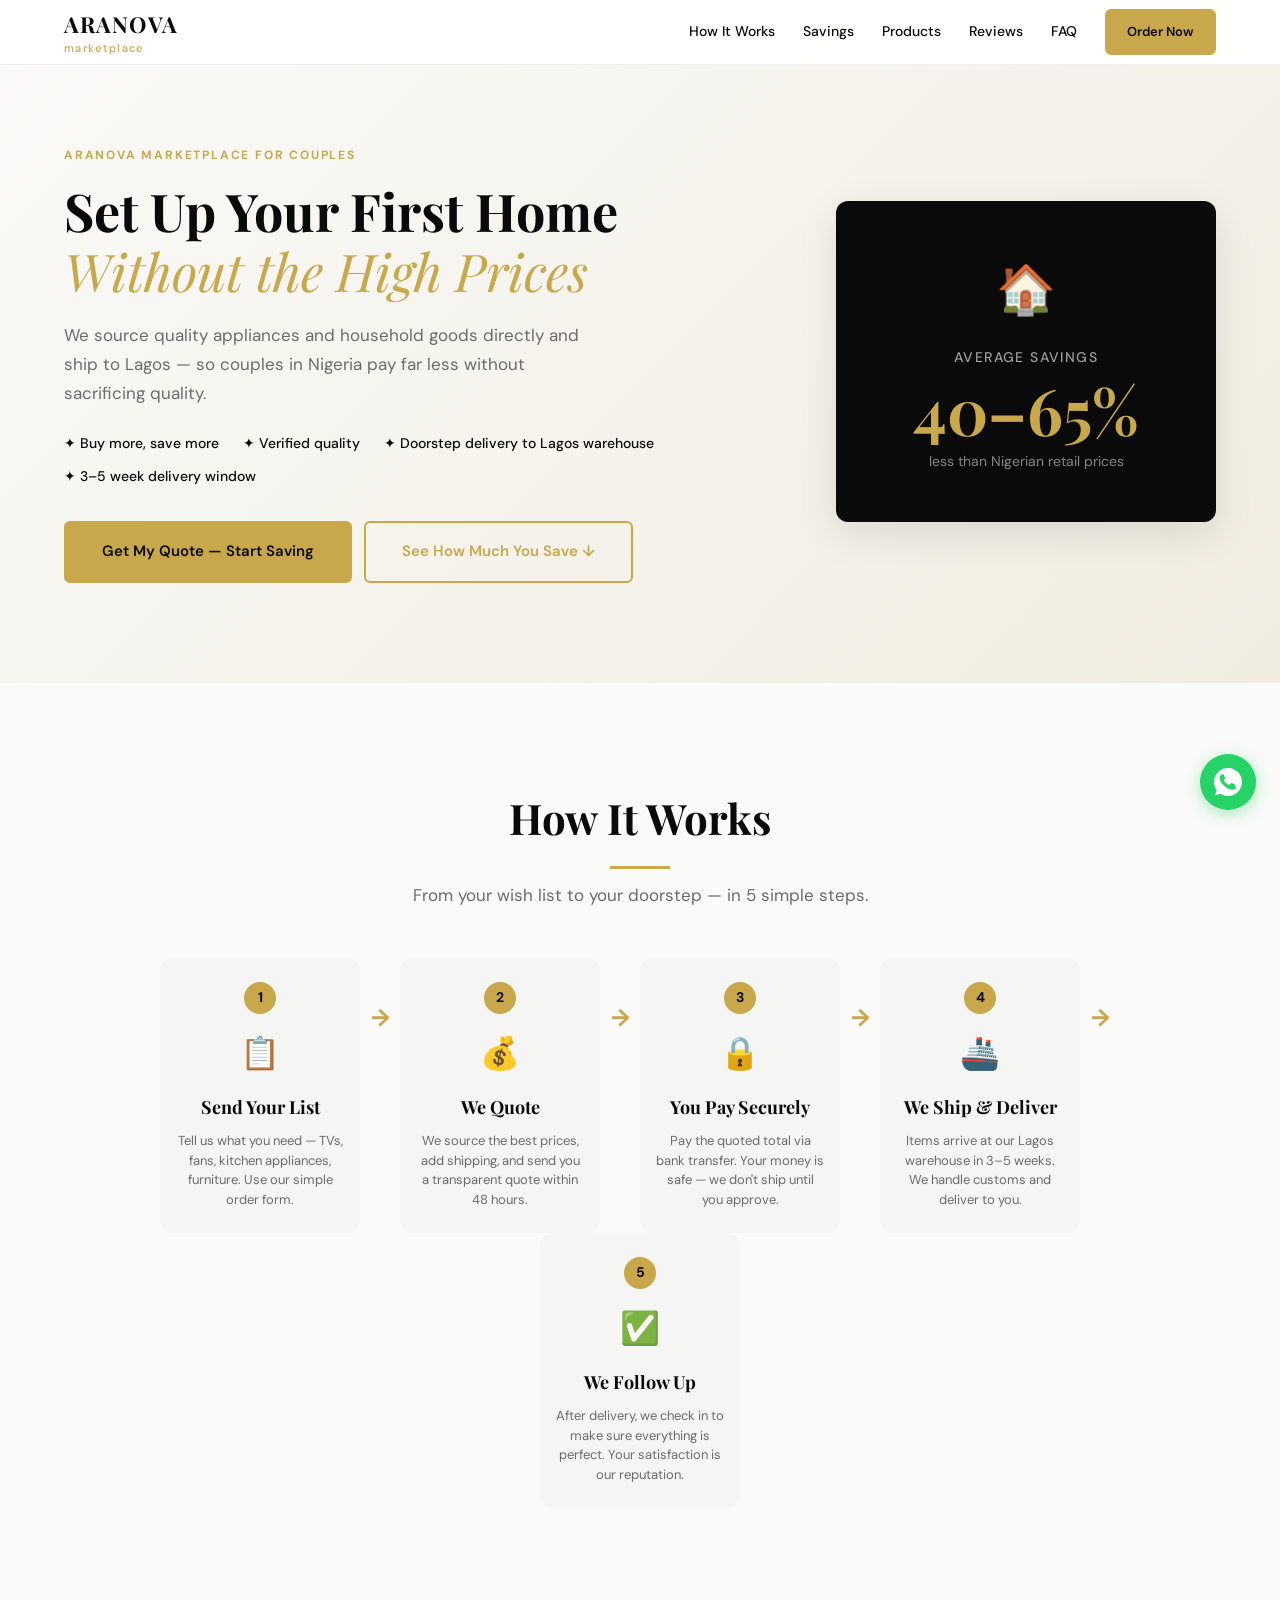
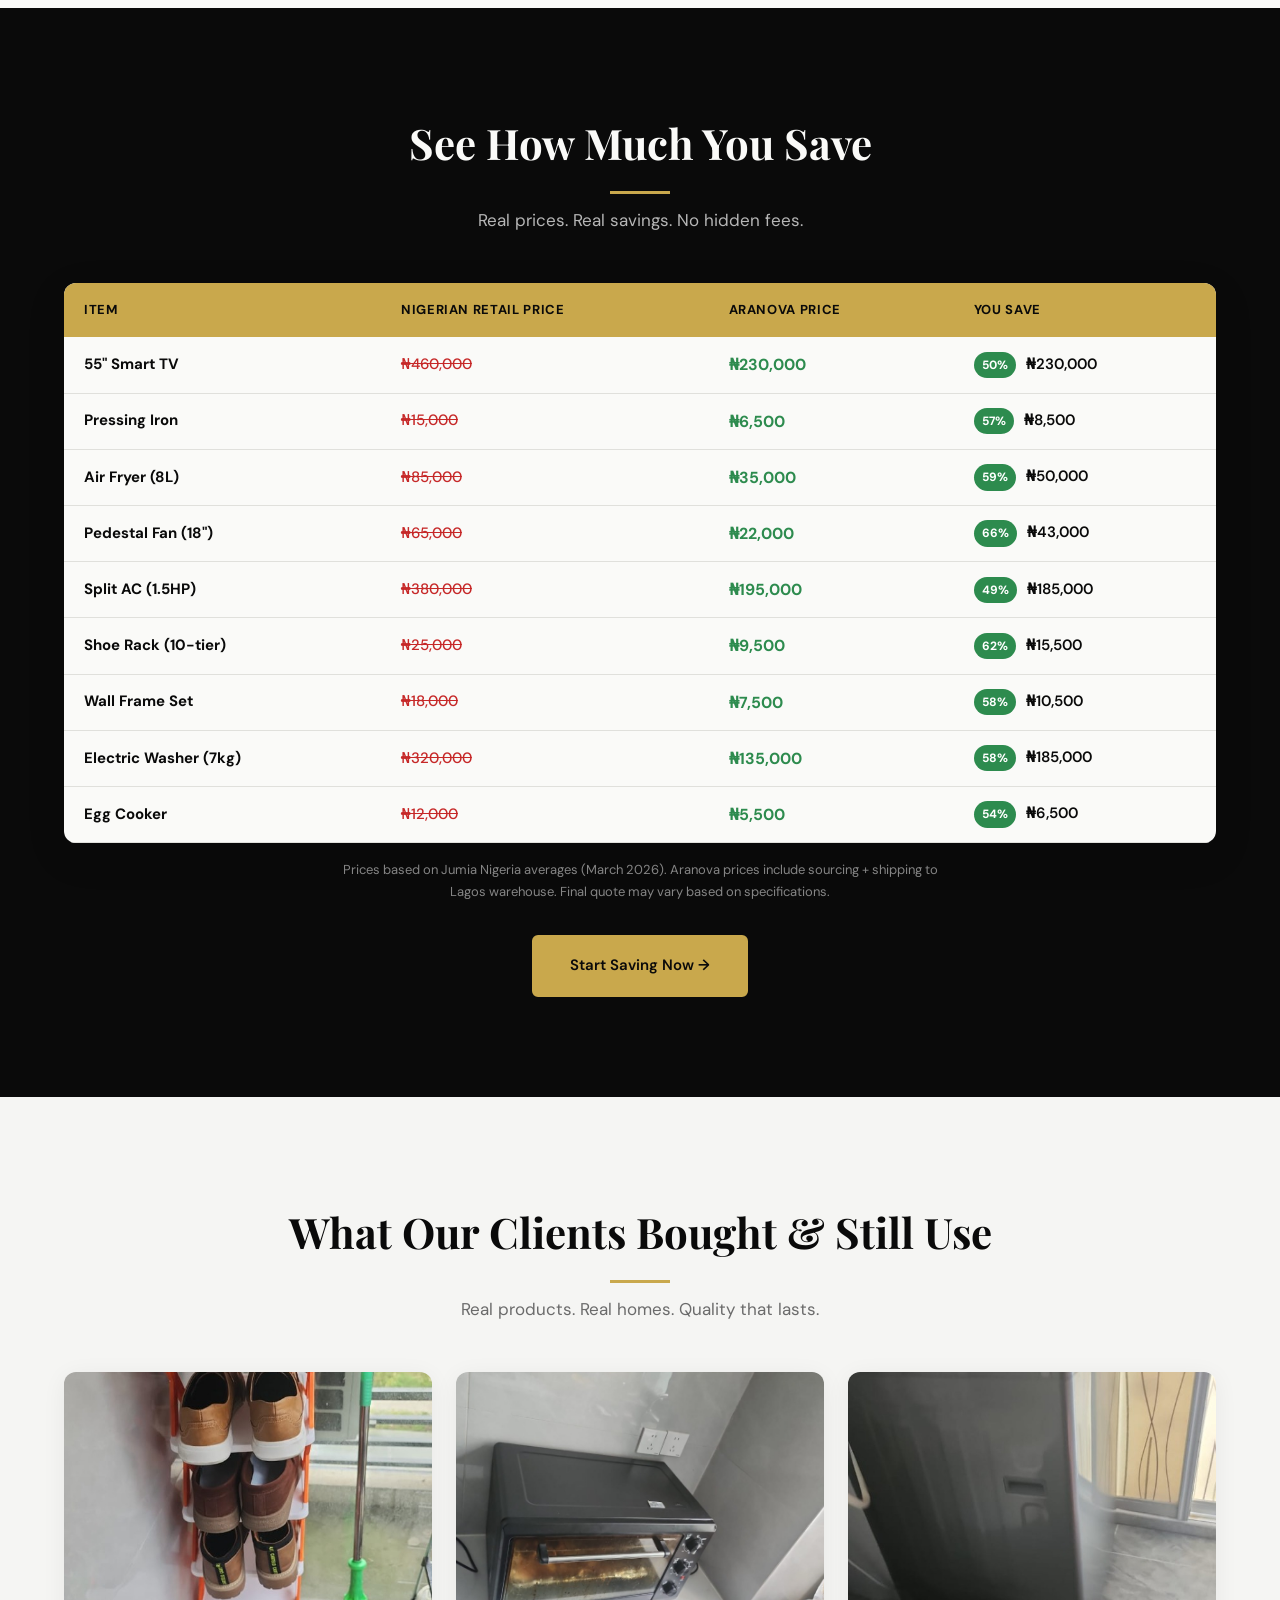
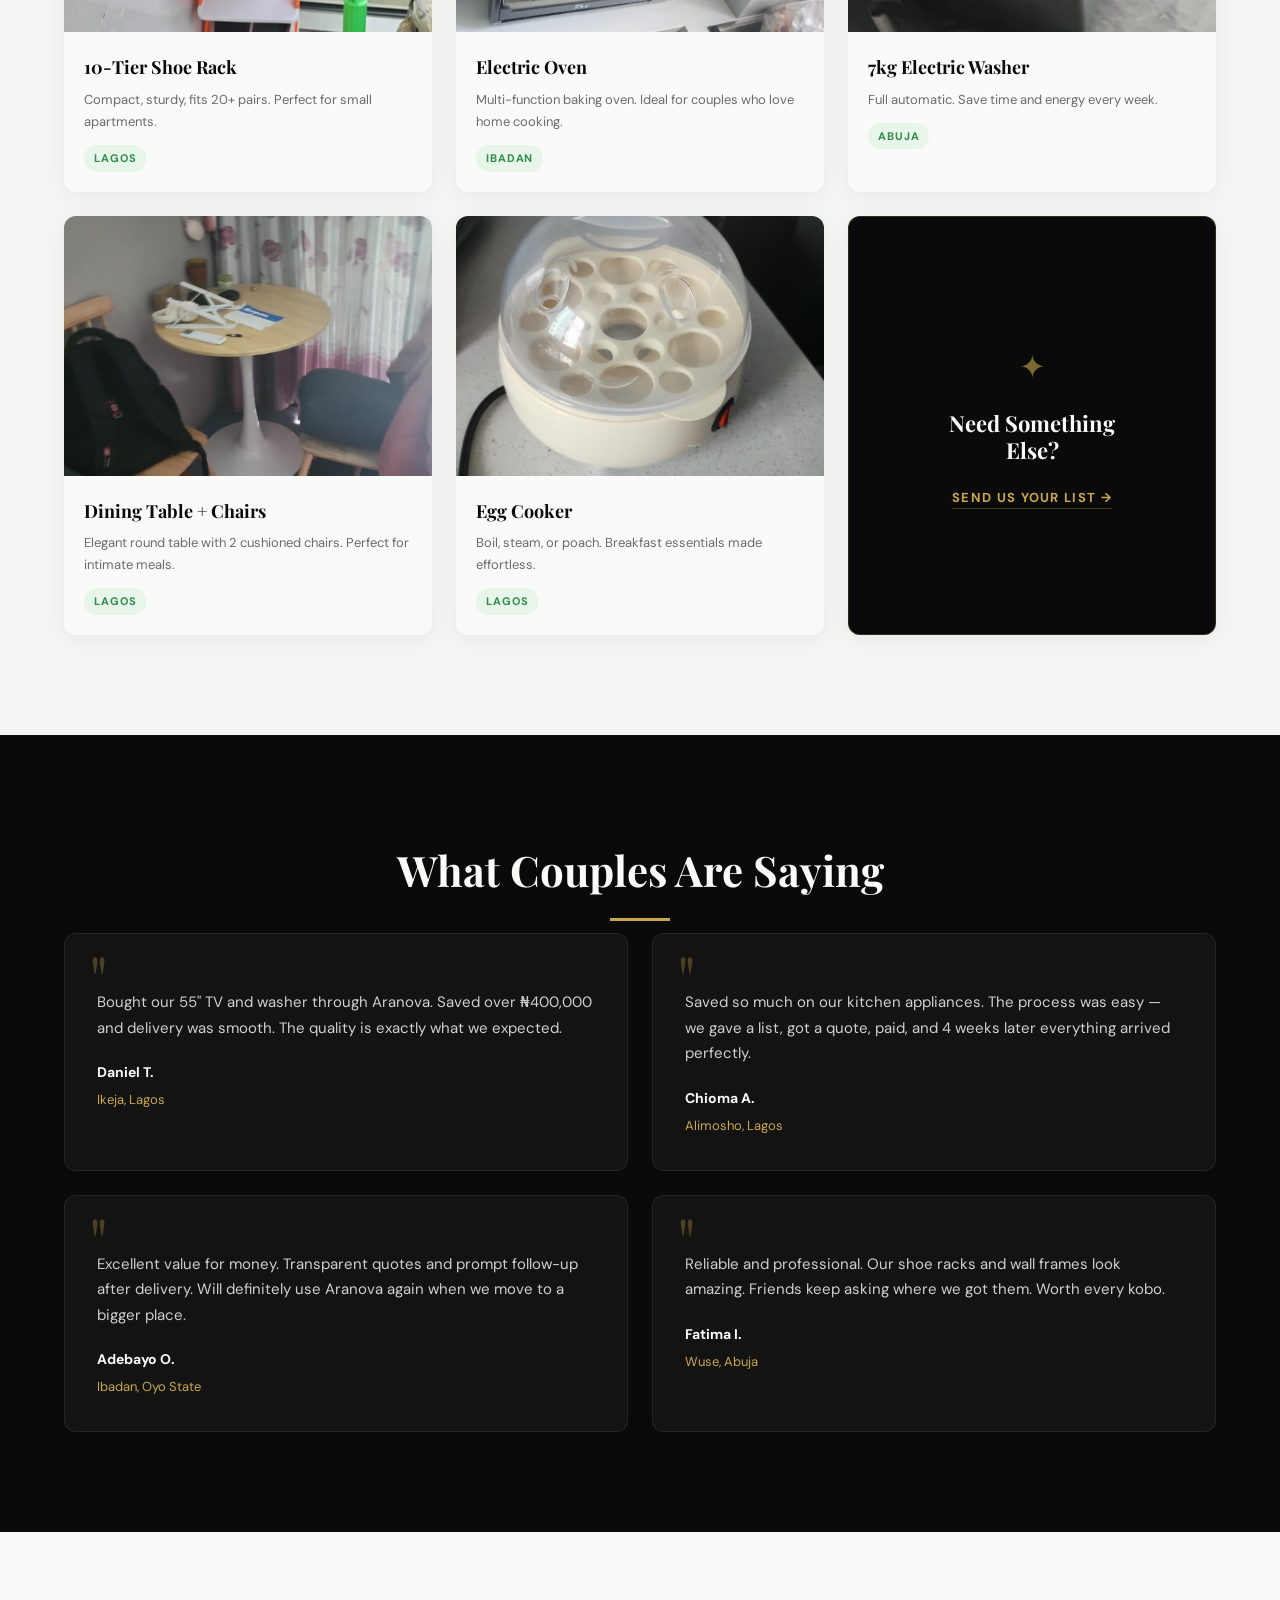
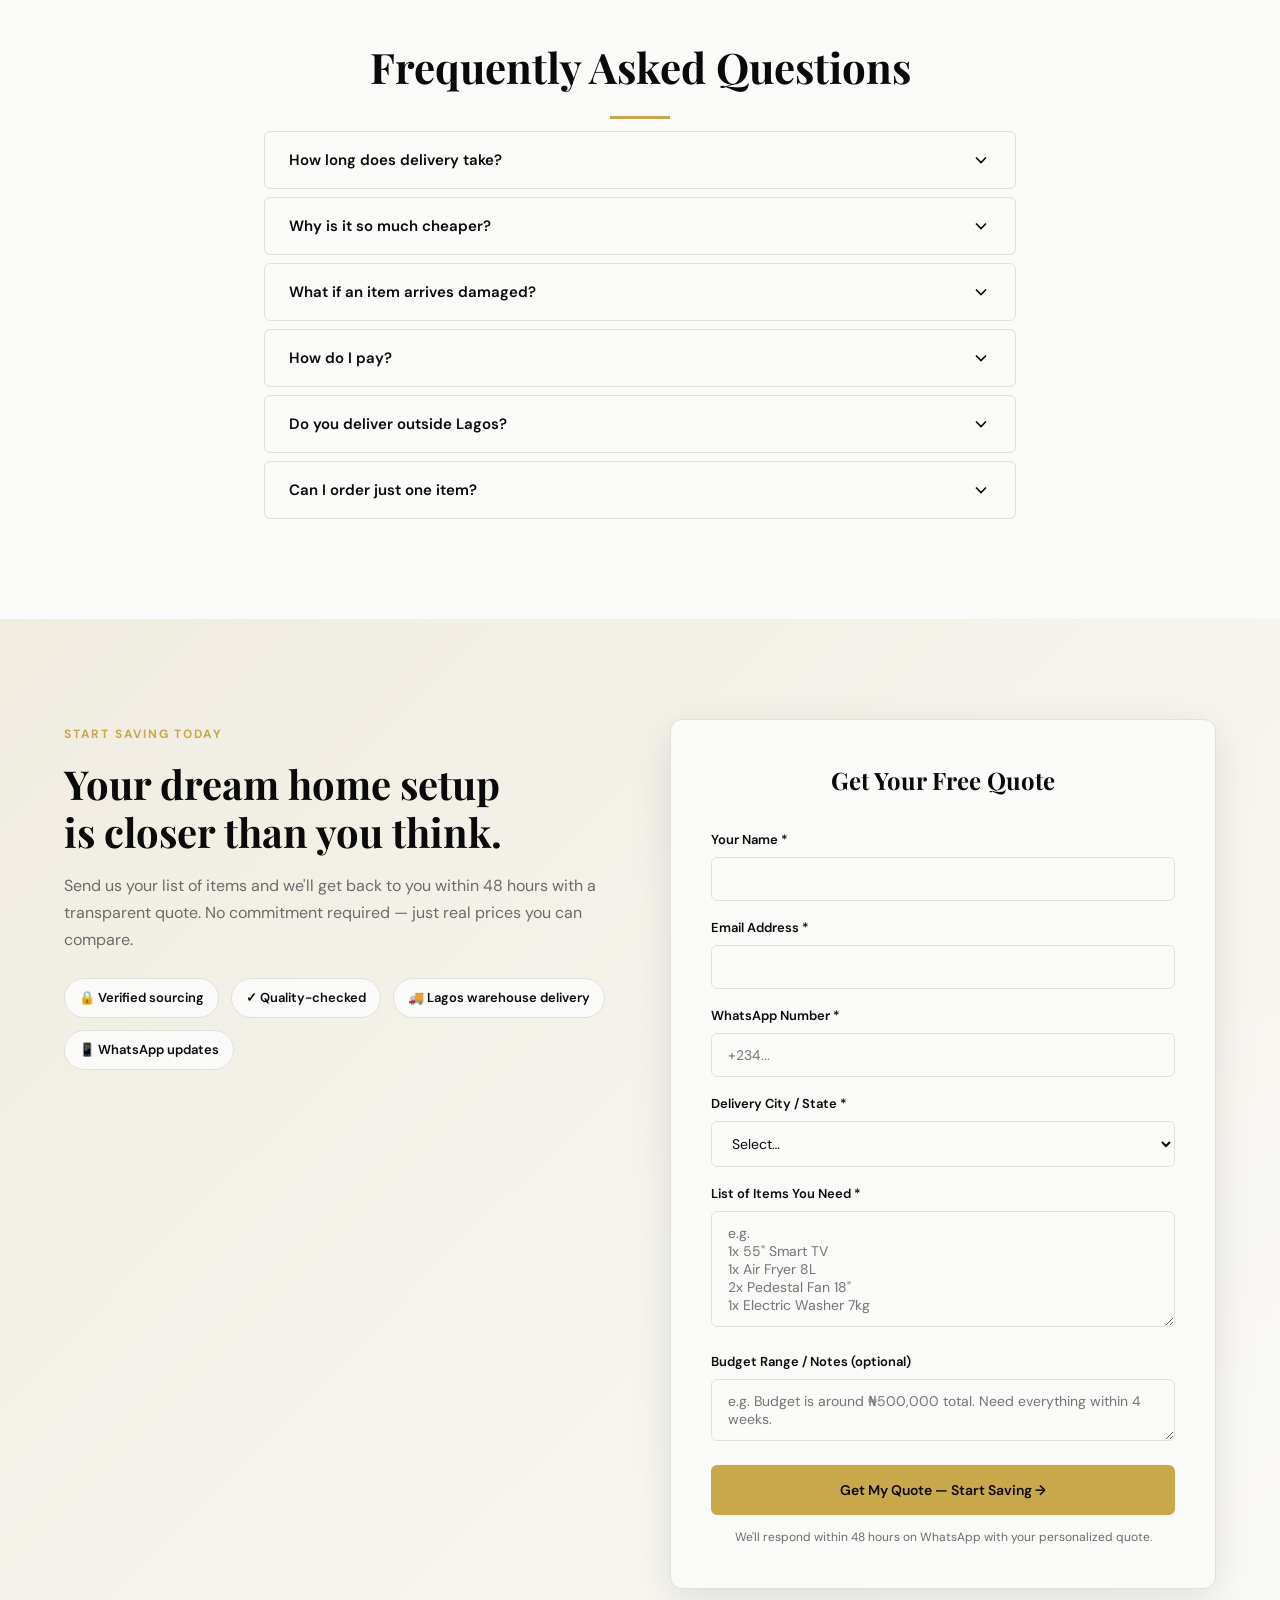
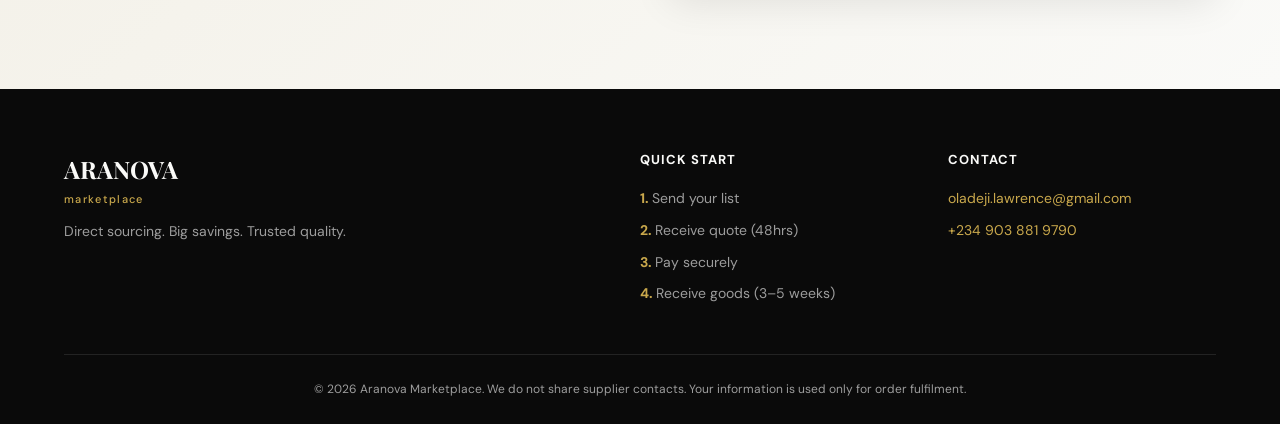
==== marketplace/index.html @ a0280925 "Add Aranova Marketplace for Couples sales page" ====
<!DOCTYPE html>
<html lang="en">

<head>
    <meta charset="UTF-8">
    <meta name="viewport" content="width=device-width, initial-scale=1.0">
    <title>Aranova Marketplace for Couples — Save More, Settle In Faster</title>
    <meta name="description"
        content="Set up your first home without the high prices. Aranova sources quality appliances and household goods directly from China — so couples in Nigeria pay far less.">
    <meta name="keywords"
        content="cheap appliances Nigeria, home essentials Lagos, direct sourcing China, newlywed home setup">

    <!-- Open Graph -->
    <meta property="og:title" content="Aranova Marketplace for Couples — Save More, Settle In Faster">
    <meta property="og:description"
        content="Quality appliances & home essentials sourced directly — save 40-65% vs Nigerian retail prices.">
    <meta property="og:type" content="website">

    <!-- Schema -->
    <script type="application/ld+json">
  {
    "@context": "https://schema.org",
    "@type": "Store",
    "name": "Aranova Marketplace",
    "description": "Direct-sourced quality home appliances and essentials for Nigerian couples at unbeatable prices.",
    "telephone": "+2349038819790",
    "email": "oladeji.lawrence@gmail.com",
    "address": {
      "@type": "PostalAddress",
      "addressLocality": "Lagos",
      "addressCountry": "NG"
    }
  }
  </script>

    <!-- Fonts -->
    <link rel="preconnect" href="https://fonts.googleapis.com">
    <link rel="preconnect" href="https://fonts.gstatic.com" crossorigin>
    <link
        href="https://fonts.googleapis.com/css2?family=Playfair+Display:ital,wght@0,700;1,400&family=DM+Sans:wght@400;500;700&display=swap"
        rel="stylesheet">

    <link rel="stylesheet" href="marketplace.css">
</head>

<body>

    <!-- Scroll Progress -->
    <div class="scroll-progress" id="scrollProgress"></div>

    <!-- ============================================ -->
    <!-- NAVBAR                                       -->
    <!-- ============================================ -->
    <nav class="navbar" id="navbar">
        <div class="container nav-inner">
            <a href="../index.html" class="nav-logo">ARANOVA<span class="nav-logo-sub">marketplace</span></a>
            <button class="nav-toggle" id="navToggle" aria-label="Toggle menu">
                <span></span><span></span><span></span>
            </button>
            <ul class="nav-links" id="navLinks">
                <li><a href="#how-it-works" data-nav>How It Works</a></li>
                <li><a href="#savings" data-nav>Savings</a></li>
                <li><a href="#gallery" data-nav>Products</a></li>
                <li><a href="#testimonials" data-nav>Reviews</a></li>
                <li><a href="#faq" data-nav>FAQ</a></li>
                <li><a href="#order" class="btn btn-primary btn-sm" data-nav data-cta="nav_order">Order Now</a></li>
            </ul>
        </div>
    </nav>

    <!-- ============================================ -->
    <!-- HERO SECTION                                 -->
    <!-- ============================================ -->
    <section class="hero" id="hero">
        <div class="container hero-grid">
            <div class="hero-text">
                <span class="eyebrow reveal">ARANOVA MARKETPLACE FOR COUPLES</span>
                <h1 class="reveal">Set Up Your First Home<br><em>Without the High Prices</em></h1>
                <p class="hero-sub reveal">We source quality appliances and household goods directly and ship to Lagos —
                    so
                    couples in Nigeria pay far less without sacrificing quality.</p>
                <ul class="hero-bullets reveal">
                    <li>✦ Buy more, save more</li>
                    <li>✦ Verified quality</li>
                    <li>✦ Doorstep delivery to Lagos warehouse</li>
                    <li>✦ 3–5 week delivery window</li>
                </ul>
                <div class="hero-ctas reveal">
                    <a href="#order" class="btn btn-primary btn-lg" data-cta="hero_order">Get My Quote — Start
                        Saving</a>
                    <a href="#savings" class="btn btn-secondary btn-lg" data-cta="hero_savings">See How Much You Save
                        ↓</a>
                </div>
            </div>
            <div class="hero-visual reveal">
                <div class="hero-card">
                    <div class="hero-card-icon">🏠</div>
                    <h3>Average Savings</h3>
                    <div class="hero-stat">40–65%</div>
                    <p>less than Nigerian retail prices</p>
                </div>
            </div>
        </div>
    </section>

    <!-- ============================================ -->
    <!-- HOW IT WORKS                                 -->
    <!-- ============================================ -->
    <section class="how-it-works" id="how-it-works">
        <div class="container">
            <h2 class="section-title reveal">How It Works</h2>
            <p class="section-subtitle reveal">From your wish list to your doorstep — in 5 simple steps.</p>
            <div class="steps-grid">
                <div class="step-card reveal">
                    <div class="step-number">1</div>
                    <div class="step-icon">📋</div>
                    <h3>Send Your List</h3>
                    <p>Tell us what you need — TVs, fans, kitchen appliances, furniture. Use our simple order form.</p>
                </div>
                <div class="step-connector reveal">→</div>
                <div class="step-card reveal">
                    <div class="step-number">2</div>
                    <div class="step-icon">💰</div>
                    <h3>We Quote</h3>
                    <p>We source the best prices, add shipping, and send you a transparent quote within 48 hours.</p>
                </div>
                <div class="step-connector reveal">→</div>
                <div class="step-card reveal">
                    <div class="step-number">3</div>
                    <div class="step-icon">🔒</div>
                    <h3>You Pay Securely</h3>
                    <p>Pay the quoted total via bank transfer. Your money is safe — we don't ship until you approve.</p>
                </div>
                <div class="step-connector reveal">→</div>
                <div class="step-card reveal">
                    <div class="step-number">4</div>
                    <div class="step-icon">🚢</div>
                    <h3>We Ship &amp; Deliver</h3>
                    <p>Items arrive at our Lagos warehouse in 3–5 weeks. We handle customs and deliver to you.</p>
                </div>
                <div class="step-connector reveal">→</div>
                <div class="step-card reveal">
                    <div class="step-number">5</div>
                    <div class="step-icon">✅</div>
                    <h3>We Follow Up</h3>
                    <p>After delivery, we check in to make sure everything is perfect. Your satisfaction is our
                        reputation.</p>
                </div>
            </div>
        </div>
    </section>

    <!-- ============================================ -->
    <!-- SAVINGS TABLE                                -->
    <!-- ============================================ -->
    <section class="savings" id="savings">
        <div class="container">
            <h2 class="section-title light reveal">See How Much You Save</h2>
            <p class="section-subtitle light reveal">Real prices. Real savings. No hidden fees.</p>
            <div class="table-wrapper reveal">
                <table class="savings-table">
                    <thead>
                        <tr>
                            <th>Item</th>
                            <th>Nigerian Retail Price</th>
                            <th>Aranova Price</th>
                            <th>You Save</th>
                        </tr>
                    </thead>
                    <tbody>
                        <tr>
                            <td><strong>55" Smart TV</strong></td>
                            <td class="price-old">₦460,000</td>
                            <td class="price-new">₦230,000</td>
                            <td class="savings-cell"><span class="savings-badge">50%</span> ₦230,000</td>
                        </tr>
                        <tr>
                            <td><strong>Pressing Iron</strong></td>
                            <td class="price-old">₦15,000</td>
                            <td class="price-new">₦6,500</td>
                            <td class="savings-cell"><span class="savings-badge">57%</span> ₦8,500</td>
                        </tr>
                        <tr>
                            <td><strong>Air Fryer (8L)</strong></td>
                            <td class="price-old">₦85,000</td>
                            <td class="price-new">₦35,000</td>
                            <td class="savings-cell"><span class="savings-badge">59%</span> ₦50,000</td>
                        </tr>
                        <tr>
                            <td><strong>Pedestal Fan (18")</strong></td>
                            <td class="price-old">₦65,000</td>
                            <td class="price-new">₦22,000</td>
                            <td class="savings-cell"><span class="savings-badge">66%</span> ₦43,000</td>
                        </tr>
                        <tr>
                            <td><strong>Split AC (1.5HP)</strong></td>
                            <td class="price-old">₦380,000</td>
                            <td class="price-new">₦195,000</td>
                            <td class="savings-cell"><span class="savings-badge">49%</span> ₦185,000</td>
                        </tr>
                        <tr>
                            <td><strong>Shoe Rack (10-tier)</strong></td>
                            <td class="price-old">₦25,000</td>
                            <td class="price-new">₦9,500</td>
                            <td class="savings-cell"><span class="savings-badge">62%</span> ₦15,500</td>
                        </tr>
                        <tr>
                            <td><strong>Wall Frame Set</strong></td>
                            <td class="price-old">₦18,000</td>
                            <td class="price-new">₦7,500</td>
                            <td class="savings-cell"><span class="savings-badge">58%</span> ₦10,500</td>
                        </tr>
                        <tr>
                            <td><strong>Electric Washer (7kg)</strong></td>
                            <td class="price-old">₦320,000</td>
                            <td class="price-new">₦135,000</td>
                            <td class="savings-cell"><span class="savings-badge">58%</span> ₦185,000</td>
                        </tr>
                        <tr>
                            <td><strong>Egg Cooker</strong></td>
                            <td class="price-old">₦12,000</td>
                            <td class="price-new">₦5,500</td>
                            <td class="savings-cell"><span class="savings-badge">54%</span> ₦6,500</td>
                        </tr>
                    </tbody>
                </table>
            </div>
            <p class="table-note reveal">Prices based on Jumia Nigeria averages (March 2026). Aranova prices include
                sourcing
                + shipping to Lagos warehouse. Final quote may vary based on specifications.</p>
            <div style="text-align:center;margin-top:2rem;">
                <a href="#order" class="btn btn-primary btn-lg" data-cta="table_order">Start Saving Now →</a>
            </div>
        </div>
    </section>

    <!-- ============================================ -->
    <!-- PRODUCT GALLERY                              -->
    <!-- ============================================ -->
    <section class="gallery" id="gallery">
        <div class="container">
            <h2 class="section-title reveal">What Our Clients Bought &amp; Still Use</h2>
            <p class="section-subtitle reveal">Real products. Real homes. Quality that lasts.</p>
            <div class="product-grid">
                <div class="product-card reveal">
                    <div class="product-image">
                        <img src="assets/shoe-rack.jpg" alt="10-tier shoe rack organizer" loading="lazy" width="400"
                            height="500">
                    </div>
                    <div class="product-info">
                        <h3>10-Tier Shoe Rack</h3>
                        <p>Compact, sturdy, fits 20+ pairs. Perfect for small apartments.</p>
                        <span class="product-tag">Lagos</span>
                    </div>
                </div>
                <div class="product-card reveal">
                    <div class="product-image">
                        <img src="assets/electric-oven.jpg" alt="Electric oven toaster" loading="lazy" width="400"
                            height="400">
                    </div>
                    <div class="product-info">
                        <h3>Electric Oven</h3>
                        <p>Multi-function baking oven. Ideal for couples who love home cooking.</p>
                        <span class="product-tag">Ibadan</span>
                    </div>
                </div>
                <div class="product-card reveal">
                    <div class="product-image">
                        <img src="assets/washing-machine.jpg" alt="7kg automatic washing machine" loading="lazy"
                            width="400" height="500">
                    </div>
                    <div class="product-info">
                        <h3>7kg Electric Washer</h3>
                        <p>Full automatic. Save time and energy every week.</p>
                        <span class="product-tag">Abuja</span>
                    </div>
                </div>
                <div class="product-card reveal">
                    <div class="product-image">
                        <img src="assets/dining-set.jpg" alt="Round dining table with chairs" loading="lazy" width="400"
                            height="400">
                    </div>
                    <div class="product-info">
                        <h3>Dining Table + Chairs</h3>
                        <p>Elegant round table with 2 cushioned chairs. Perfect for intimate meals.</p>
                        <span class="product-tag">Lagos</span>
                    </div>
                </div>
                <div class="product-card reveal">
                    <div class="product-image">
                        <img src="assets/egg-cooker.jpg" alt="Multi-function egg cooker" loading="lazy" width="400"
                            height="400">
                    </div>
                    <div class="product-info">
                        <h3>Egg Cooker</h3>
                        <p>Boil, steam, or poach. Breakfast essentials made effortless.</p>
                        <span class="product-tag">Lagos</span>
                    </div>
                </div>
                <!-- 6th CTA card -->
                <a href="#order" class="product-card product-cta-card reveal">
                    <div class="product-cta-content">
                        <span class="product-cta-icon">✦</span>
                        <h3>Need Something<br>Else?</h3>
                        <span class="product-cta-link">Send Us Your List →</span>
                    </div>
                </a>
            </div>
        </div>
    </section>

    <!-- ============================================ -->
    <!-- TESTIMONIALS                                 -->
    <!-- ============================================ -->
    <section class="testimonials" id="testimonials">
        <div class="container">
            <h2 class="section-title light reveal">What Couples Are Saying</h2>
            <div class="testimonials-grid">
                <div class="testimonial-card reveal">
                    <span class="quote-mark">"</span>
                    <p>Bought our 55" TV and washer through Aranova. Saved over ₦400,000 and delivery was smooth. The
                        quality is
                        exactly what we expected.</p>
                    <div class="testimonial-author">
                        <strong>Daniel T.</strong>
                        <span>Ikeja, Lagos</span>
                    </div>
                </div>
                <div class="testimonial-card reveal">
                    <span class="quote-mark">"</span>
                    <p>Saved so much on our kitchen appliances. The process was easy — we gave a list, got a quote,
                        paid, and 4
                        weeks later everything arrived perfectly.</p>
                    <div class="testimonial-author">
                        <strong>Chioma A.</strong>
                        <span>Alimosho, Lagos</span>
                    </div>
                </div>
                <div class="testimonial-card reveal">
                    <span class="quote-mark">"</span>
                    <p>Excellent value for money. Transparent quotes and prompt follow-up after delivery. Will
                        definitely use
                        Aranova again when we move to a bigger place.</p>
                    <div class="testimonial-author">
                        <strong>Adebayo O.</strong>
                        <span>Ibadan, Oyo State</span>
                    </div>
                </div>
                <div class="testimonial-card reveal">
                    <span class="quote-mark">"</span>
                    <p>Reliable and professional. Our shoe racks and wall frames look amazing. Friends keep asking where
                        we got
                        them. Worth every kobo.</p>
                    <div class="testimonial-author">
                        <strong>Fatima I.</strong>
                        <span>Wuse, Abuja</span>
                    </div>
                </div>
            </div>
        </div>
    </section>

    <!-- ============================================ -->
    <!-- FAQ                                          -->
    <!-- ============================================ -->
    <section class="faq" id="faq">
        <div class="container narrow">
            <h2 class="section-title reveal">Frequently Asked Questions</h2>
            <div class="faq-list">
                <div class="faq-item reveal">
                    <button class="faq-question" aria-expanded="false">
                        <span>How long does delivery take?</span>
                        <svg class="faq-chevron" viewBox="0 0 24 24" fill="none" stroke="currentColor" stroke-width="2">
                            <path d="M6 9l6 6 6-6" />
                        </svg>
                    </button>
                    <div class="faq-answer">
                        <p>Typical delivery takes 3–5 weeks from payment. This includes sourcing time, quality checks,
                            shipping,
                            and customs clearance. We keep you updated at every stage via WhatsApp.</p>
                    </div>
                </div>
                <div class="faq-item reveal">
                    <button class="faq-question" aria-expanded="false">
                        <span>Why is it so much cheaper?</span>
                        <svg class="faq-chevron" viewBox="0 0 24 24" fill="none" stroke="currentColor" stroke-width="2">
                            <path d="M6 9l6 6 6-6" />
                        </svg>
                    </button>
                    <div class="faq-answer">
                        <p>We source directly from verified suppliers and consolidate shipments. Nigerian retailers add
                            multiple
                            layers of markup — importers, distributors, and retail margins. We cut all of that out for
                            you.</p>
                    </div>
                </div>
                <div class="faq-item reveal">
                    <button class="faq-question" aria-expanded="false">
                        <span>What if an item arrives damaged?</span>
                        <svg class="faq-chevron" viewBox="0 0 24 24" fill="none" stroke="currentColor" stroke-width="2">
                            <path d="M6 9l6 6 6-6" />
                        </svg>
                    </button>
                    <div class="faq-answer">
                        <p>We perform quality checks before shipping. In the rare event of damage during transit, we
                            will work with
                            you on a replacement or refund. We follow up after every delivery to ensure satisfaction.
                        </p>
                    </div>
                </div>
                <div class="faq-item reveal">
                    <button class="faq-question" aria-expanded="false">
                        <span>How do I pay?</span>
                        <svg class="faq-chevron" viewBox="0 0 24 24" fill="none" stroke="currentColor" stroke-width="2">
                            <path d="M6 9l6 6 6-6" />
                        </svg>
                    </button>
                    <div class="faq-answer">
                        <p>We accept bank transfer to our verified Nigerian bank account. Once payment confirms, we
                            begin sourcing
                            immediately. Full payment details are shared in your quote.</p>
                    </div>
                </div>
                <div class="faq-item reveal">
                    <button class="faq-question" aria-expanded="false">
                        <span>Do you deliver outside Lagos?</span>
                        <svg class="faq-chevron" viewBox="0 0 24 24" fill="none" stroke="currentColor" stroke-width="2">
                            <path d="M6 9l6 6 6-6" />
                        </svg>
                    </button>
                    <div class="faq-answer">
                        <p>Yes — we deliver nationwide. Items arrive at our Lagos warehouse first, then we arrange
                            delivery to
                            Abuja, Ibadan, Port Harcourt, and other cities. Delivery cost outside Lagos is quoted
                            separately.</p>
                    </div>
                </div>
                <div class="faq-item reveal">
                    <button class="faq-question" aria-expanded="false">
                        <span>Can I order just one item?</span>
                        <svg class="faq-chevron" viewBox="0 0 24 24" fill="none" stroke="currentColor" stroke-width="2">
                            <path d="M6 9l6 6 6-6" />
                        </svg>
                    </button>
                    <div class="faq-answer">
                        <p>Absolutely. Whether it's a single TV or a full home setup, we source for you. However,
                            ordering multiple
                            items together saves you more on shipping per unit.</p>
                    </div>
                </div>
            </div>
        </div>
    </section>

    <!-- ============================================ -->
    <!-- ORDER FORM                                   -->
    <!-- ============================================ -->
    <section class="order-section" id="order">
        <div class="container order-grid">
            <div class="order-text">
                <span class="eyebrow gold reveal">START SAVING TODAY</span>
                <h2 class="reveal">Your dream home setup<br>is closer than you think.</h2>
                <p class="reveal">Send us your list of items and we'll get back to you within 48 hours with a
                    transparent
                    quote. No commitment required — just real prices you can compare.</p>
                <div class="trust-row reveal">
                    <span class="trust-item">🔒 Verified sourcing</span>
                    <span class="trust-item">✓ Quality-checked</span>
                    <span class="trust-item">🚚 Lagos warehouse delivery</span>
                    <span class="trust-item">📱 WhatsApp updates</span>
                </div>
            </div>
            <div class="order-form-card reveal">
                <h3>Get Your Free Quote</h3>
                <form id="orderForm" action="https://formspree.io/f/mjgpknve" method="POST">
                    <div class="form-group">
                        <label for="formName">Your Name *</label>
                        <input type="text" id="formName" name="name" required autocomplete="name">
                    </div>
                    <div class="form-group">
                        <label for="formEmail">Email Address *</label>
                        <input type="email" id="formEmail" name="email" required autocomplete="email">
                    </div>
                    <div class="form-group">
                        <label for="formPhone">WhatsApp Number *</label>
                        <input type="tel" id="formPhone" name="phone" required placeholder="+234..." autocomplete="tel">
                    </div>
                    <div class="form-group">
                        <label for="formCity">Delivery City / State *</label>
                        <select id="formCity" name="delivery_city" required>
                            <option value="">Select…</option>
                            <option>Lagos — Mainland</option>
                            <option>Lagos — Island</option>
                            <option>Ibadan, Oyo</option>
                            <option>Abuja, FCT</option>
                            <option>Port Harcourt, Rivers</option>
                            <option>Other (specify in notes)</option>
                        </select>
                    </div>
                    <div class="form-group">
                        <label for="formItems">List of Items You Need *</label>
                        <textarea id="formItems" name="items" rows="5" required
                            placeholder="e.g.&#10;1x 55&quot; Smart TV&#10;1x Air Fryer 8L&#10;2x Pedestal Fan 18&quot;&#10;1x Electric Washer 7kg"></textarea>
                    </div>
                    <div class="form-group">
                        <label for="formBudget">Budget Range / Notes (optional)</label>
                        <textarea id="formBudget" name="budget_notes" rows="2"
                            placeholder="e.g. Budget is around ₦500,000 total. Need everything within 4 weeks."></textarea>
                    </div>
                    <button type="submit" class="btn btn-primary btn-full" data-cta="form_submit">Get My Quote — Start
                        Saving
                        →</button>
                    <p class="form-note">We'll respond within 48 hours on WhatsApp with your personalized quote.</p>
                </form>
            </div>
        </div>
    </section>

    <!-- ============================================ -->
    <!-- FOOTER                                       -->
    <!-- ============================================ -->
    <footer class="footer">
        <div class="container">
            <div class="footer-top">
                <div class="footer-logo">
                    <span class="footer-brand">ARANOVA</span>
                    <span class="footer-brand-sub">marketplace</span>
                    <p>Direct sourcing. Big savings. Trusted quality.</p>
                </div>
                <div class="footer-steps">
                    <h4>Quick Start</h4>
                    <ol>
                        <li>Send your list</li>
                        <li>Receive quote (48hrs)</li>
                        <li>Pay securely</li>
                        <li>Receive goods (3–5 weeks)</li>
                    </ol>
                </div>
                <div class="footer-contact">
                    <h4>Contact</h4>
                    <ul>
                        <li><a href="mailto:oladeji.lawrence@gmail.com">oladeji.lawrence@gmail.com</a></li>
                        <li><a href="https://wa.me/2349038819790?text=Hi%20Aranova%20Marketplace%2C%20I%27d%20like%20to%20get%20a%20quote%20for%20some%20items."
                                target="_blank" rel="noopener">+234 903 881 9790</a></li>
                    </ul>
                </div>
            </div>
            <div class="footer-bottom">
                <p>&copy; 2026 Aranova Marketplace. We do not share supplier contacts. Your information is used only for
                    order
                    fulfilment.</p>
            </div>
        </div>
    </footer>

    <!-- WhatsApp Float -->
    <a href="https://wa.me/2349038819790?text=Hi%20Aranova%20Marketplace%2C%20I%27d%20like%20to%20get%20a%20quote%20for%20some%20items."
        class="whatsapp-float" target="_blank" rel="noopener" aria-label="Chat on WhatsApp" data-cta="whatsapp_float">
        <svg viewBox="0 0 32 32" width="28" height="28" fill="white">
            <path
                d="M16.004 0h-.008C7.174 0 0 7.176 0 16.004c0 3.5 1.128 6.744 3.046 9.378L1.054 31.29l6.118-1.958A15.9 15.9 0 0016.004 32C24.826 32 32 24.826 32 16.004S24.826 0 16.004 0zm9.336 22.594c-.39 1.1-1.932 2.014-3.168 2.28-.846.18-1.95.322-5.668-1.218-4.762-1.97-7.826-6.8-8.064-7.114-.232-.314-1.906-2.54-1.906-4.842s1.204-3.436 1.634-3.906c.39-.426 1.028-.638 1.638-.638.198 0 .374.02.534.036.43.018.644.044.928.716.354.842 1.216 2.962 1.322 3.178.108.216.216.5.072.794-.138.3-.258.432-.474.684-.216.252-.424.446-.64.718-.198.234-.42.486-.178.93.242.444 1.078 1.778 2.314 2.88 1.59 1.416 2.928 1.854 3.348 2.062.43.216.676.18.928-.108.252-.288 1.076-1.254 1.362-1.684.282-.43.568-.358.952-.216.39.144 2.464 1.162 2.886 1.374.424.216.704.322.81.5.104.178.104 1.034-.286 2.134z" />
        </svg>
    </a>

    <!-- Mobile Sticky CTA -->
    <div class="mobile-sticky-cta">
        <a href="#order" class="btn btn-primary btn-full" data-cta="mobile_order">Get My Quote — Start Saving</a>
    </div>

    <script src="marketplace.js"></script>
</body>

</html>
---- marketplace/marketplace.css ----
/* ═══════════════════════════════════════
   ARANOVA MARKETPLACE — Design System
   ═══════════════════════════════════════ */

:root {
    --gold: #C9A84C;
    --gold-dark: #b08e30;
    --black: #0a0a0a;
    --white: #FAFAF8;
    --grey-light: #F5F5F3;
    --grey-mid: #E0E0DC;
    --grey-dark: #6B6B6B;
    --green: #2D8B4E;
    --green-light: #E8F5E9;
    --red-muted: #C62828;
    --font-heading: 'Playfair Display', Georgia, serif;
    --font-body: 'DM Sans', 'Segoe UI', sans-serif;
    --ease-out: cubic-bezier(0.16, 1, 0.3, 1);
    --radius: 12px;
    --radius-sm: 6px;
    --shadow: 0 4px 24px rgba(0, 0, 0, 0.06);
    --shadow-lg: 0 12px 40px rgba(0, 0, 0, 0.1);
}

*,
*::before,
*::after {
    box-sizing: border-box;
    margin: 0;
    padding: 0;
}

html {
    scroll-behavior: smooth;
    -webkit-font-smoothing: antialiased;
}

body {
    font-family: var(--font-body);
    font-size: 16px;
    line-height: 1.7;
    color: var(--black);
    background: var(--white);
    overflow-x: hidden;
}

img {
    max-width: 100%;
    display: block;
}

a {
    text-decoration: none;
    color: inherit;
}

.container {
    max-width: 1200px;
    margin: 0 auto;
    padding: 0 24px;
}

.narrow {
    max-width: 800px;
}

/* ─── Scroll Progress ─── */
.scroll-progress {
    position: fixed;
    top: 0;
    left: 0;
    height: 3px;
    width: 0%;
    background: var(--gold);
    z-index: 10001;
    transition: width 0.05s linear;
}

/* ─── Reveal Animation ─── */
.reveal {
    opacity: 0;
    transform: translateY(30px);
    transition: opacity 0.7s var(--ease-out), transform 0.7s var(--ease-out);
}

.reveal.revealed {
    opacity: 1;
    transform: translateY(0);
}

@media (prefers-reduced-motion: reduce) {
    .reveal {
        opacity: 1;
        transform: none;
        transition: none;
    }
}

/* ─── Typography ─── */
.section-title {
    font-family: var(--font-heading);
    font-size: clamp(28px, 5vw, 42px);
    font-weight: 700;
    text-align: center;
    margin-bottom: 12px;
    position: relative;
}

.section-title::after {
    content: '';
    display: block;
    width: 0;
    height: 3px;
    background: var(--gold);
    margin: 12px auto 0;
    transition: width 0.6s var(--ease-out);
}

.section-title.revealed::after {
    width: 60px;
}

.section-title.light {
    color: var(--white);
}

.section-subtitle {
    font-family: var(--font-body);
    font-size: 17px;
    color: var(--grey-dark);
    text-align: center;
    max-width: 600px;
    margin: 0 auto 48px;
}

.section-subtitle.light {
    color: rgba(255, 255, 255, 0.7);
}

.eyebrow {
    display: inline-block;
    font-family: var(--font-body);
    font-size: 12px;
    font-weight: 700;
    letter-spacing: 0.15em;
    text-transform: uppercase;
    color: var(--gold);
    margin-bottom: 16px;
}

/* ─── Buttons ─── */
.btn {
    display: inline-flex;
    align-items: center;
    justify-content: center;
    font-family: var(--font-body);
    font-weight: 600;
    font-size: 14px;
    padding: 14px 32px;
    border-radius: var(--radius-sm);
    border: 2px solid transparent;
    cursor: pointer;
    transition: all 0.3s var(--ease-out);
    position: relative;
    overflow: hidden;
}

.btn::after {
    content: '';
    position: absolute;
    top: 0;
    left: -100%;
    width: 100%;
    height: 100%;
    background: linear-gradient(90deg, transparent, rgba(255, 255, 255, 0.2), transparent);
    transition: left 0.5s;
}

.btn:hover::after {
    left: 100%;
}

.btn-primary {
    background: var(--gold);
    color: var(--black);
    border-color: var(--gold);
}

.btn-primary:hover {
    background: var(--gold-dark);
    border-color: var(--gold-dark);
    transform: translateY(-2px);
    box-shadow: 0 10px 24px rgba(201, 168, 76, 0.35);
}

.btn-secondary {
    background: transparent;
    color: var(--gold);
    border-color: var(--gold);
}

.btn-secondary:hover {
    background: var(--gold);
    color: var(--black);
}

.btn-lg {
    font-size: 15px;
    padding: 16px 36px;
}

.btn-sm {
    font-size: 13px;
    padding: 10px 20px;
}

.btn-full {
    width: 100%;
}

/* ═══════════════════════════════════════
   NAVBAR
   ═══════════════════════════════════════ */
.navbar {
    position: fixed;
    top: 0;
    left: 0;
    right: 0;
    z-index: 1000;
    background: rgba(255, 255, 255, 0.95);
    backdrop-filter: blur(12px);
    border-bottom: 1px solid rgba(0, 0, 0, 0.06);
    transition: all 0.3s var(--ease-out);
}

.navbar.scrolled {
    box-shadow: var(--shadow);
}

.nav-inner {
    display: flex;
    align-items: center;
    justify-content: space-between;
    height: 64px;
}

.nav-logo {
    font-family: var(--font-heading);
    font-size: 22px;
    font-weight: 700;
    color: var(--black);
    letter-spacing: 0.05em;
}

.nav-logo-sub {
    font-family: var(--font-body);
    font-size: 11px;
    font-weight: 500;
    color: var(--gold);
    display: block;
    letter-spacing: 0.12em;
    margin-top: -4px;
}

.nav-links {
    display: flex;
    align-items: center;
    gap: 28px;
    list-style: none;
    font-size: 14px;
    font-weight: 500;
}

.nav-links a {
    color: var(--black);
    transition: color 0.2s;
}

.nav-links a:hover {
    color: var(--gold);
}

.nav-toggle {
    display: none;
    background: none;
    border: none;
    cursor: pointer;
    flex-direction: column;
    gap: 5px;
}

.nav-toggle span {
    display: block;
    width: 22px;
    height: 2px;
    background: var(--black);
    transition: all 0.3s;
}

@media (max-width: 768px) {
    .nav-toggle {
        display: flex;
    }

    .nav-links {
        position: fixed;
        top: 64px;
        left: 0;
        right: 0;
        background: var(--white);
        flex-direction: column;
        padding: 24px;
        gap: 20px;
        border-bottom: 1px solid var(--grey-mid);
        transform: translateY(-120%);
        transition: transform 0.4s var(--ease-out);
    }

    .nav-links.open {
        transform: translateY(0);
    }
}

/* ═══════════════════════════════════════
   HERO
   ═══════════════════════════════════════ */
.hero {
    padding: 140px 0 100px;
    background: linear-gradient(135deg, var(--white) 0%, #f0ece0 100%);
}

.hero-grid {
    display: grid;
    grid-template-columns: 1fr 380px;
    gap: 60px;
    align-items: center;
}

.hero h1 {
    font-family: var(--font-heading);
    font-size: clamp(32px, 5vw, 52px);
    font-weight: 700;
    line-height: 1.15;
    margin-bottom: 20px;
}

.hero h1 em {
    font-weight: 400;
    color: var(--gold);
}

.hero-sub {
    font-size: 17px;
    color: var(--grey-dark);
    margin-bottom: 24px;
    max-width: 520px;
}

.hero-bullets {
    list-style: none;
    display: flex;
    flex-wrap: wrap;
    gap: 10px 24px;
    font-size: 14px;
    font-weight: 500;
    margin-bottom: 32px;
}

.hero-bullets li {
    color: var(--black);
}

.hero-ctas {
    display: flex;
    flex-wrap: wrap;
    gap: 12px;
}

.hero-card {
    background: var(--black);
    color: var(--white);
    border-radius: var(--radius);
    padding: 48px 36px;
    text-align: center;
    box-shadow: var(--shadow-lg);
}

.hero-card-icon {
    font-size: 48px;
    margin-bottom: 16px;
}

.hero-card h3 {
    font-family: var(--font-body);
    font-size: 14px;
    font-weight: 500;
    text-transform: uppercase;
    letter-spacing: 0.1em;
    color: rgba(255, 255, 255, 0.6);
    margin-bottom: 8px;
}

.hero-stat {
    font-family: var(--font-heading);
    font-size: 64px;
    font-weight: 700;
    color: var(--gold);
    line-height: 1;
}

.hero-card p {
    font-size: 14px;
    color: rgba(255, 255, 255, 0.5);
    margin-top: 8px;
}

@media (max-width: 768px) {
    .hero {
        padding: 120px 0 60px;
    }

    .hero-grid {
        grid-template-columns: 1fr;
        gap: 40px;
    }

    .hero-card {
        padding: 32px 24px;
    }

    .hero-stat {
        font-size: 48px;
    }
}

/* ═══════════════════════════════════════
   HOW IT WORKS
   ═══════════════════════════════════════ */
.how-it-works {
    padding: 100px 0;
    background: var(--white);
}

.steps-grid {
    display: flex;
    align-items: flex-start;
    justify-content: center;
    gap: 0;
    flex-wrap: wrap;
}

.step-card {
    flex: 0 1 200px;
    text-align: center;
    padding: 24px 16px;
    background: var(--grey-light);
    border-radius: var(--radius);
    transition: transform 0.3s var(--ease-out), box-shadow 0.3s;
}

.step-card:hover {
    transform: translateY(-4px);
    box-shadow: var(--shadow);
}

.step-number {
    display: inline-flex;
    align-items: center;
    justify-content: center;
    width: 32px;
    height: 32px;
    border-radius: 50%;
    background: var(--gold);
    color: var(--black);
    font-family: var(--font-body);
    font-size: 14px;
    font-weight: 700;
    margin-bottom: 12px;
}

.step-icon {
    font-size: 32px;
    margin-bottom: 12px;
}

.step-card h3 {
    font-family: var(--font-heading);
    font-size: 18px;
    font-weight: 700;
    margin-bottom: 8px;
}

.step-card p {
    font-size: 13px;
    color: var(--grey-dark);
    line-height: 1.5;
}

.step-connector {
    display: flex;
    align-items: center;
    justify-content: center;
    font-size: 24px;
    color: var(--gold);
    font-weight: 700;
    min-width: 40px;
    padding-top: 40px;
}

@media (max-width: 768px) {
    .steps-grid {
        flex-direction: column;
        align-items: center;
        gap: 8px;
    }

    .step-connector {
        transform: rotate(90deg);
        padding-top: 0;
        min-width: auto;
    }

    .step-card {
        flex: none;
        width: 100%;
        max-width: 360px;
    }
}

/* ═══════════════════════════════════════
   SAVINGS TABLE
   ═══════════════════════════════════════ */
.savings {
    padding: 100px 0;
    background: var(--black);
}

.table-wrapper {
    overflow-x: auto;
    border-radius: var(--radius);
    box-shadow: var(--shadow-lg);
    -webkit-overflow-scrolling: touch;
}

.savings-table {
    width: 100%;
    border-collapse: collapse;
    background: var(--white);
    font-size: 15px;
}

.savings-table thead {
    background: var(--gold);
    color: var(--black);
}

.savings-table th {
    padding: 16px 20px;
    text-align: left;
    font-weight: 700;
    font-size: 13px;
    text-transform: uppercase;
    letter-spacing: 0.05em;
}

.savings-table td {
    padding: 14px 20px;
    border-bottom: 1px solid var(--grey-mid);
}

.savings-table tbody tr:hover {
    background: #fdf8eb;
}

.price-old {
    color: var(--red-muted);
    text-decoration: line-through;
    font-weight: 500;
}

.price-new {
    color: var(--green);
    font-weight: 700;
    font-size: 16px;
}

.savings-cell {
    font-weight: 600;
}

.savings-badge {
    display: inline-block;
    background: var(--green);
    color: white;
    font-size: 12px;
    font-weight: 700;
    padding: 3px 8px;
    border-radius: 20px;
    margin-right: 6px;
}

.table-note {
    text-align: center;
    font-size: 13px;
    color: rgba(255, 255, 255, 0.5);
    margin-top: 16px;
    max-width: 600px;
    margin-left: auto;
    margin-right: auto;
}

@media (max-width: 600px) {
    .savings-table {
        font-size: 13px;
    }

    .savings-table th,
    .savings-table td {
        padding: 10px 12px;
    }
}

/* ═══════════════════════════════════════
   PRODUCT GALLERY
   ═══════════════════════════════════════ */
.gallery {
    padding: 100px 0;
    background: var(--grey-light);
}

.product-grid {
    display: grid;
    grid-template-columns: repeat(3, 1fr);
    gap: 24px;
}

.product-card {
    background: var(--white);
    border-radius: var(--radius);
    overflow: hidden;
    box-shadow: var(--shadow);
    transition: transform 0.3s var(--ease-out), box-shadow 0.3s;
}

.product-card:hover {
    transform: translateY(-4px);
    box-shadow: var(--shadow-lg);
}

.product-image {
    width: 100%;
    height: 260px;
    overflow: hidden;
    background: var(--grey-mid);
}

.product-image img {
    width: 100%;
    height: 100%;
    object-fit: cover;
}

.product-info {
    padding: 20px;
}

.product-info h3 {
    font-family: var(--font-heading);
    font-size: 18px;
    font-weight: 700;
    margin-bottom: 6px;
}

.product-info p {
    font-size: 13px;
    color: var(--grey-dark);
    margin-bottom: 10px;
}

.product-tag {
    display: inline-block;
    font-size: 11px;
    font-weight: 700;
    text-transform: uppercase;
    letter-spacing: 0.08em;
    background: var(--green-light);
    color: var(--green);
    padding: 4px 10px;
    border-radius: 20px;
}

/* CTA Card */
.product-cta-card {
    display: flex;
    align-items: center;
    justify-content: center;
    text-align: center;
    background: var(--black);
    border: 1px solid rgba(201, 168, 76, 0.2);
    text-decoration: none;
}

.product-cta-card:hover {
    border-color: rgba(201, 168, 76, 0.6);
}

.product-cta-content {
    padding: 30px;
}

.product-cta-icon {
    display: block;
    font-size: 32px;
    color: var(--gold);
    margin-bottom: 16px;
    opacity: 0.6;
}

.product-cta-card h3 {
    font-family: var(--font-heading);
    font-size: 22px;
    color: var(--white);
    line-height: 1.2;
    margin-bottom: 20px;
}

.product-cta-link {
    font-size: 13px;
    font-weight: 700;
    text-transform: uppercase;
    letter-spacing: 0.1em;
    color: var(--gold);
    border-bottom: 1px solid rgba(201, 168, 76, 0.3);
    padding-bottom: 2px;
}

@media (max-width: 768px) {
    .product-grid {
        grid-template-columns: 1fr 1fr;
    }
}

@media (max-width: 500px) {
    .product-grid {
        grid-template-columns: 1fr;
    }
}

/* ═══════════════════════════════════════
   TESTIMONIALS
   ═══════════════════════════════════════ */
.testimonials {
    padding: 100px 0;
    background: var(--black);
}

.testimonials-grid {
    display: grid;
    grid-template-columns: repeat(2, 1fr);
    gap: 24px;
}

.testimonial-card {
    background: rgba(255, 255, 255, 0.04);
    border: 1px solid rgba(255, 255, 255, 0.08);
    border-radius: var(--radius);
    padding: 32px;
    position: relative;
}

.quote-mark {
    font-family: var(--font-heading);
    font-size: 64px;
    color: var(--gold);
    opacity: 0.3;
    position: absolute;
    top: 12px;
    left: 24px;
    line-height: 1;
}

.testimonial-card p {
    font-size: 15px;
    color: rgba(255, 255, 255, 0.8);
    padding-top: 24px;
    line-height: 1.7;
    margin-bottom: 20px;
}

.testimonial-author strong {
    display: block;
    color: var(--white);
    font-size: 14px;
}

.testimonial-author span {
    font-size: 13px;
    color: var(--gold);
}

@media (max-width: 768px) {
    .testimonials-grid {
        grid-template-columns: 1fr;
    }
}

/* ═══════════════════════════════════════
   FAQ
   ═══════════════════════════════════════ */
.faq {
    padding: 100px 0;
    background: var(--white);
}

.faq-list {
    display: flex;
    flex-direction: column;
    gap: 8px;
}

.faq-item {
    border: 1px solid var(--grey-mid);
    border-radius: var(--radius-sm);
    overflow: hidden;
    transition: border-color 0.3s;
}

.faq-item.active {
    border-color: var(--gold);
}

.faq-question {
    width: 100%;
    display: flex;
    align-items: center;
    justify-content: space-between;
    padding: 18px 24px;
    background: none;
    border: none;
    cursor: pointer;
    font-family: var(--font-body);
    font-size: 15px;
    font-weight: 600;
    color: var(--black);
    text-align: left;
}

.faq-chevron {
    width: 20px;
    height: 20px;
    flex-shrink: 0;
    transition: transform 0.3s;
}

.faq-item.active .faq-chevron {
    transform: rotate(180deg);
}

.faq-answer {
    max-height: 0;
    overflow: hidden;
    transition: max-height 0.4s var(--ease-out);
}

.faq-item.active .faq-answer {
    max-height: 300px;
}

.faq-answer p {
    padding: 0 24px 18px;
    font-size: 14px;
    color: var(--grey-dark);
    line-height: 1.7;
}

/* ═══════════════════════════════════════
   ORDER FORM
   ═══════════════════════════════════════ */
.order-section {
    padding: 100px 0;
    background: linear-gradient(135deg, #f0ece0 0%, var(--white) 100%);
}

.order-grid {
    display: grid;
    grid-template-columns: 1fr 1fr;
    gap: 60px;
    align-items: flex-start;
}

.order-text h2 {
    font-family: var(--font-heading);
    font-size: clamp(28px, 4vw, 40px);
    font-weight: 700;
    line-height: 1.2;
    margin-bottom: 16px;
}

.order-text p {
    font-size: 16px;
    color: var(--grey-dark);
    margin-bottom: 24px;
}

.trust-row {
    display: flex;
    flex-wrap: wrap;
    gap: 12px;
}

.trust-item {
    font-size: 13px;
    font-weight: 600;
    background: var(--white);
    padding: 8px 14px;
    border-radius: 20px;
    border: 1px solid var(--grey-mid);
}

.order-form-card {
    background: var(--white);
    border-radius: var(--radius);
    padding: 40px;
    box-shadow: var(--shadow-lg);
    border: 1px solid var(--grey-mid);
}

.order-form-card h3 {
    font-family: var(--font-heading);
    font-size: 24px;
    font-weight: 700;
    text-align: center;
    margin-bottom: 28px;
}

.form-group {
    margin-bottom: 16px;
}

.form-group label {
    display: block;
    font-size: 13px;
    font-weight: 600;
    margin-bottom: 6px;
    color: var(--black);
}

.form-group input,
.form-group select,
.form-group textarea {
    width: 100%;
    padding: 12px 16px;
    border: 1.5px solid var(--grey-mid);
    border-radius: var(--radius-sm);
    font-family: var(--font-body);
    font-size: 14px;
    color: var(--black);
    background: var(--white);
    transition: border-color 0.2s, box-shadow 0.2s;
}

.form-group input:focus,
.form-group select:focus,
.form-group textarea:focus {
    outline: none;
    border-color: var(--gold);
    box-shadow: 0 0 0 3px rgba(201, 168, 76, 0.15);
}

.form-group textarea {
    resize: vertical;
}

.form-note {
    text-align: center;
    font-size: 12px;
    color: var(--grey-dark);
    margin-top: 12px;
}

@media (max-width: 768px) {
    .order-grid {
        grid-template-columns: 1fr;
        gap: 40px;
    }

    .order-form-card {
        padding: 28px 20px;
    }
}

/* ═══════════════════════════════════════
   FOOTER
   ═══════════════════════════════════════ */
.footer {
    padding: 60px 0 24px;
    background: var(--black);
    color: rgba(255, 255, 255, 0.6);
}

.footer-top {
    display: grid;
    grid-template-columns: 2fr 1fr 1fr;
    gap: 40px;
    padding-bottom: 40px;
    border-bottom: 1px solid rgba(255, 255, 255, 0.1);
}

.footer-brand {
    font-family: var(--font-heading);
    font-size: 24px;
    font-weight: 700;
    color: var(--white);
    display: block;
}

.footer-brand-sub {
    font-family: var(--font-body);
    font-size: 11px;
    font-weight: 500;
    color: var(--gold);
    letter-spacing: 0.12em;
    display: block;
    margin-bottom: 12px;
}

.footer-top p {
    font-size: 14px;
    max-width: 300px;
}

.footer-top h4 {
    font-family: var(--font-body);
    font-size: 13px;
    font-weight: 700;
    text-transform: uppercase;
    letter-spacing: 0.08em;
    color: var(--white);
    margin-bottom: 16px;
}

.footer-steps ol {
    list-style: none;
    counter-reset: steps;
    font-size: 14px;
}

.footer-steps ol li {
    counter-increment: steps;
    margin-bottom: 8px;
}

.footer-steps ol li::before {
    content: counter(steps) ". ";
    color: var(--gold);
    font-weight: 700;
}

.footer-contact ul {
    list-style: none;
    font-size: 14px;
}

.footer-contact li {
    margin-bottom: 8px;
}

.footer-contact a {
    color: var(--gold);
    transition: opacity 0.2s;
}

.footer-contact a:hover {
    opacity: 0.7;
}

.footer-bottom {
    padding-top: 24px;
    text-align: center;
    font-size: 12px;
}

@media (max-width: 768px) {
    .footer-top {
        grid-template-columns: 1fr;
        gap: 32px;
    }
}

/* ═══════════════════════════════════════
   FLOATING ELEMENTS
   ═══════════════════════════════════════ */
.whatsapp-float {
    position: fixed;
    bottom: 90px;
    right: 24px;
    z-index: 999;
    width: 56px;
    height: 56px;
    border-radius: 50%;
    background: #25D366;
    display: flex;
    align-items: center;
    justify-content: center;
    box-shadow: 0 4px 16px rgba(37, 211, 102, 0.4);
    transition: transform 0.3s, box-shadow 0.3s;
}

.whatsapp-float:hover {
    transform: scale(1.1);
    box-shadow: 0 6px 24px rgba(37, 211, 102, 0.5);
}

.mobile-sticky-cta {
    display: none;
    position: fixed;
    bottom: 0;
    left: 0;
    right: 0;
    z-index: 998;
    padding: 12px 16px;
    background: var(--white);
    border-top: 1px solid var(--grey-mid);
    box-shadow: 0 -4px 16px rgba(0, 0, 0, 0.08);
}

@media (max-width: 768px) {
    .mobile-sticky-cta {
        display: block;
    }

    .whatsapp-float {
        bottom: 80px;
    }
}

/* ─── Image fallback ─── */
img[data-error="true"] {
    background: linear-gradient(135deg, var(--grey-mid) 0%, var(--grey-light) 100%);
    display: flex;
    align-items: center;
    justify-content: center;
}

img[data-error="true"]::after {
    content: '✦';
    font-size: 32px;
    color: var(--gold);
    opacity: 0.4;
}
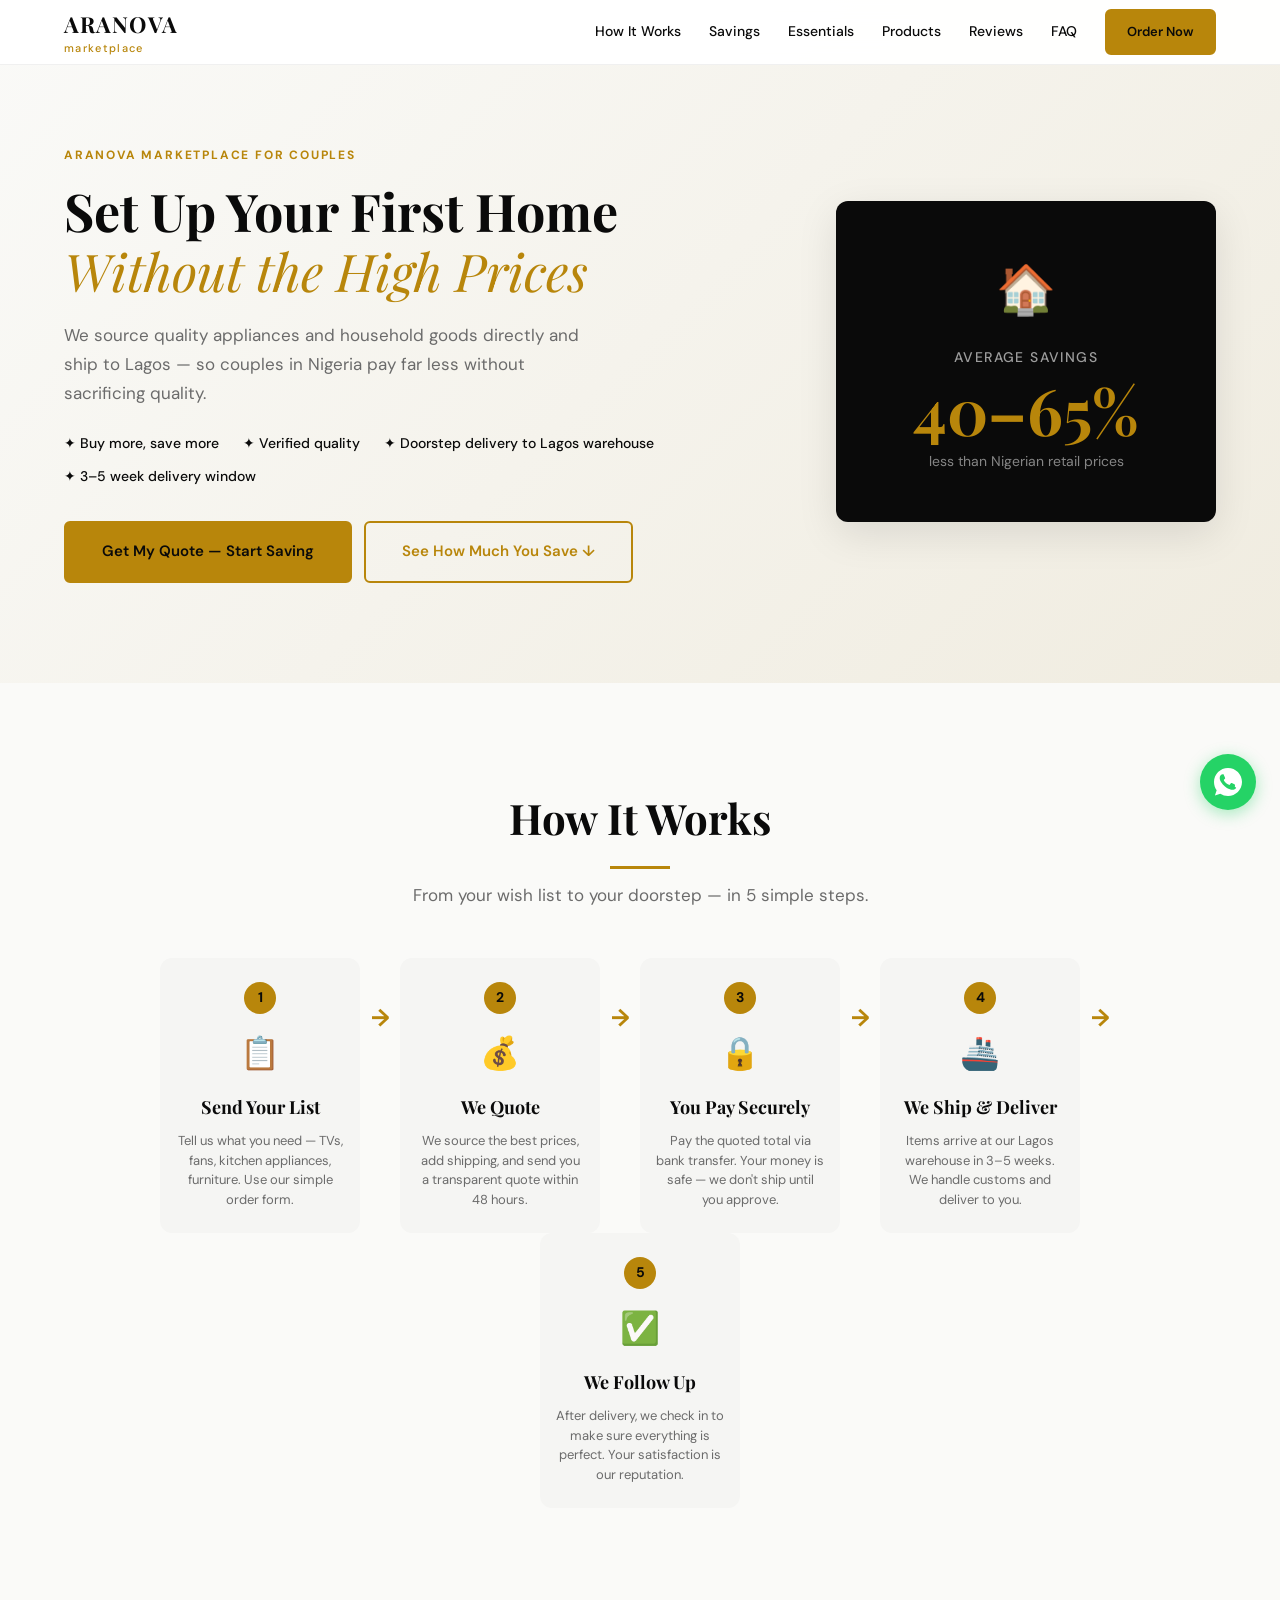
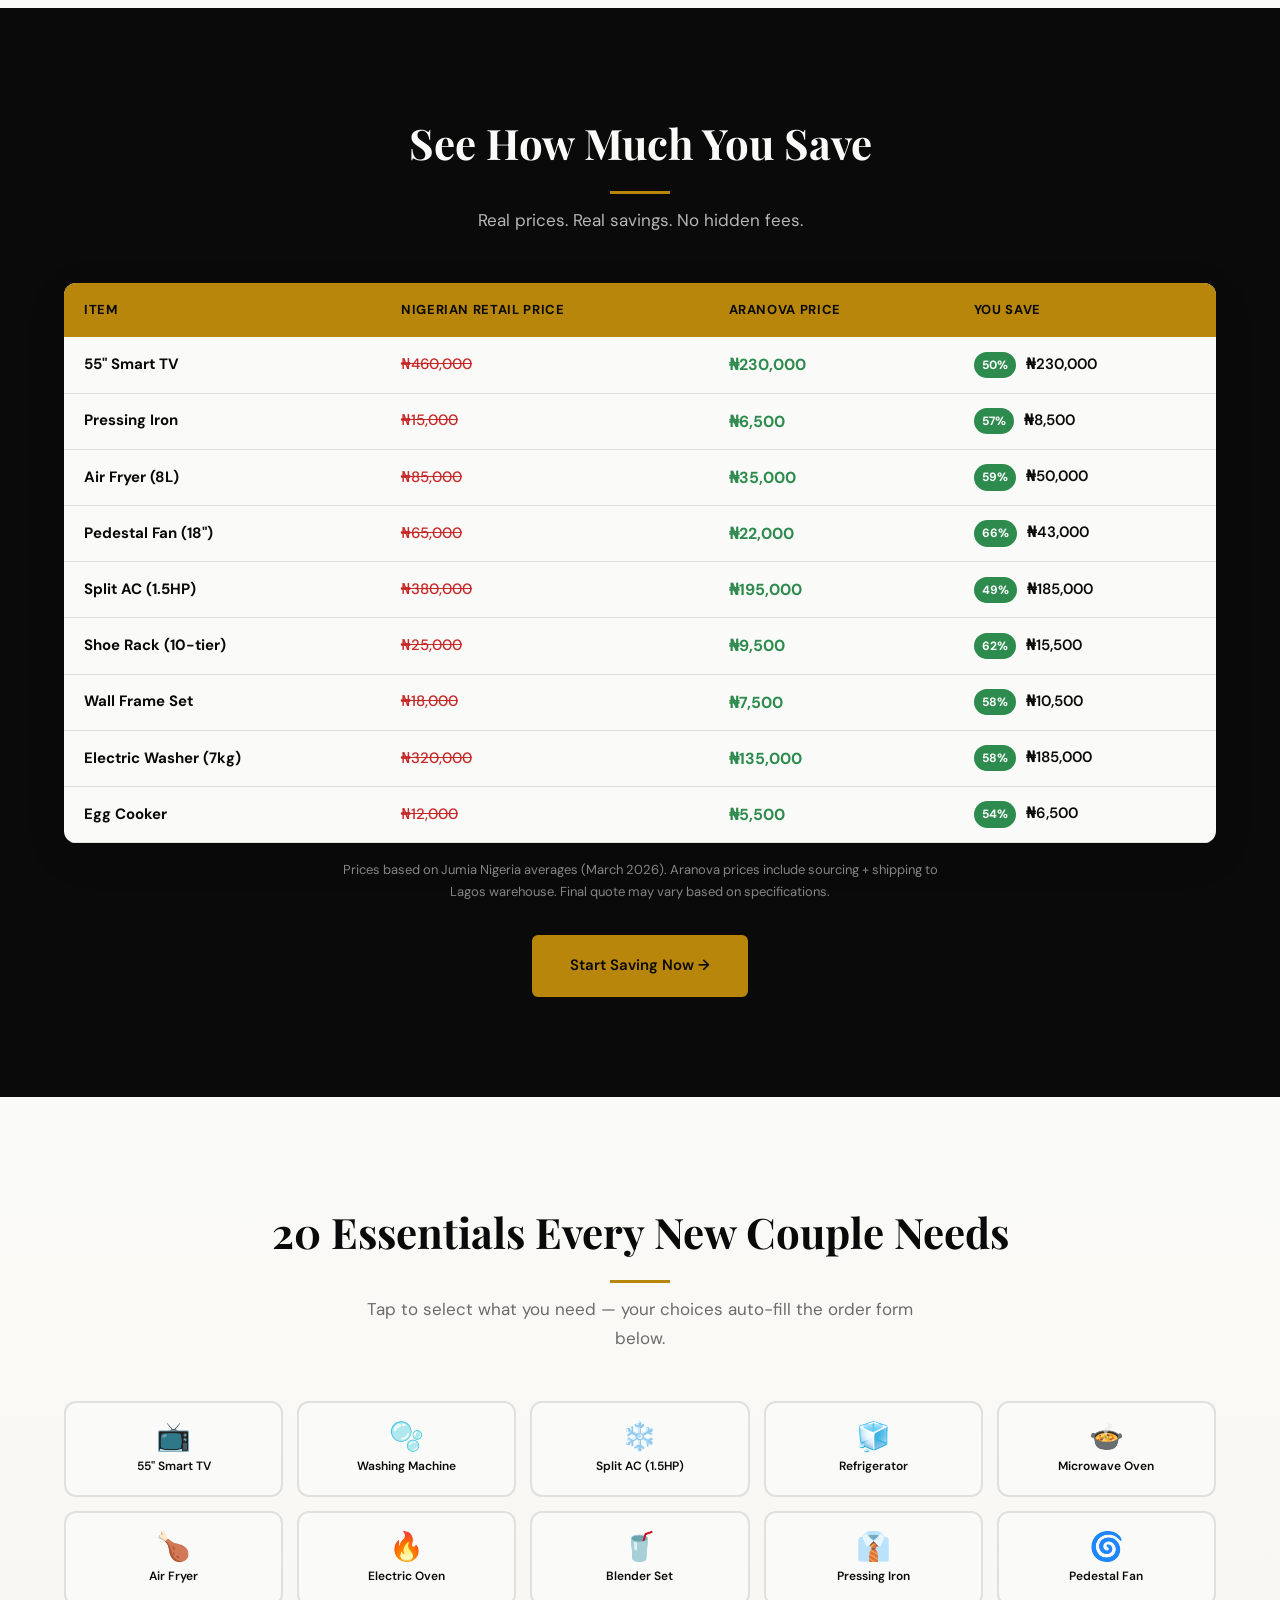
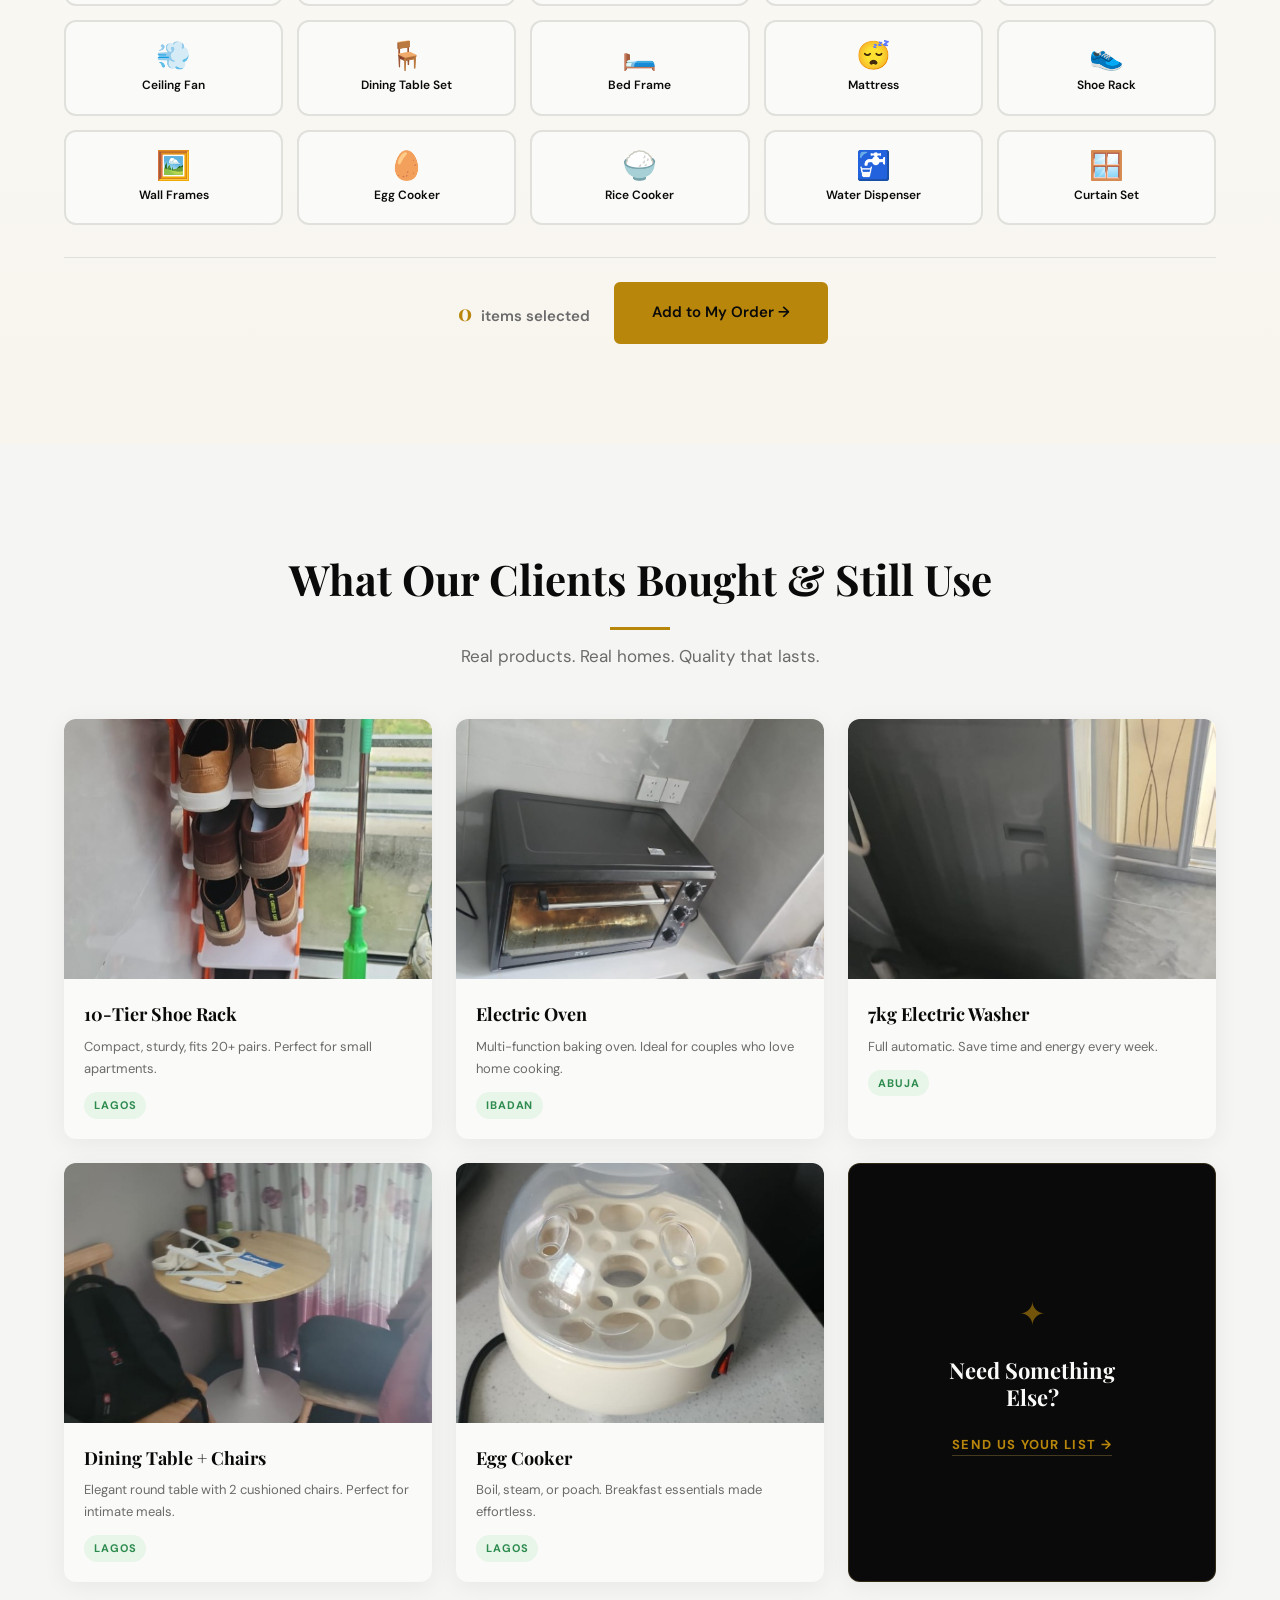
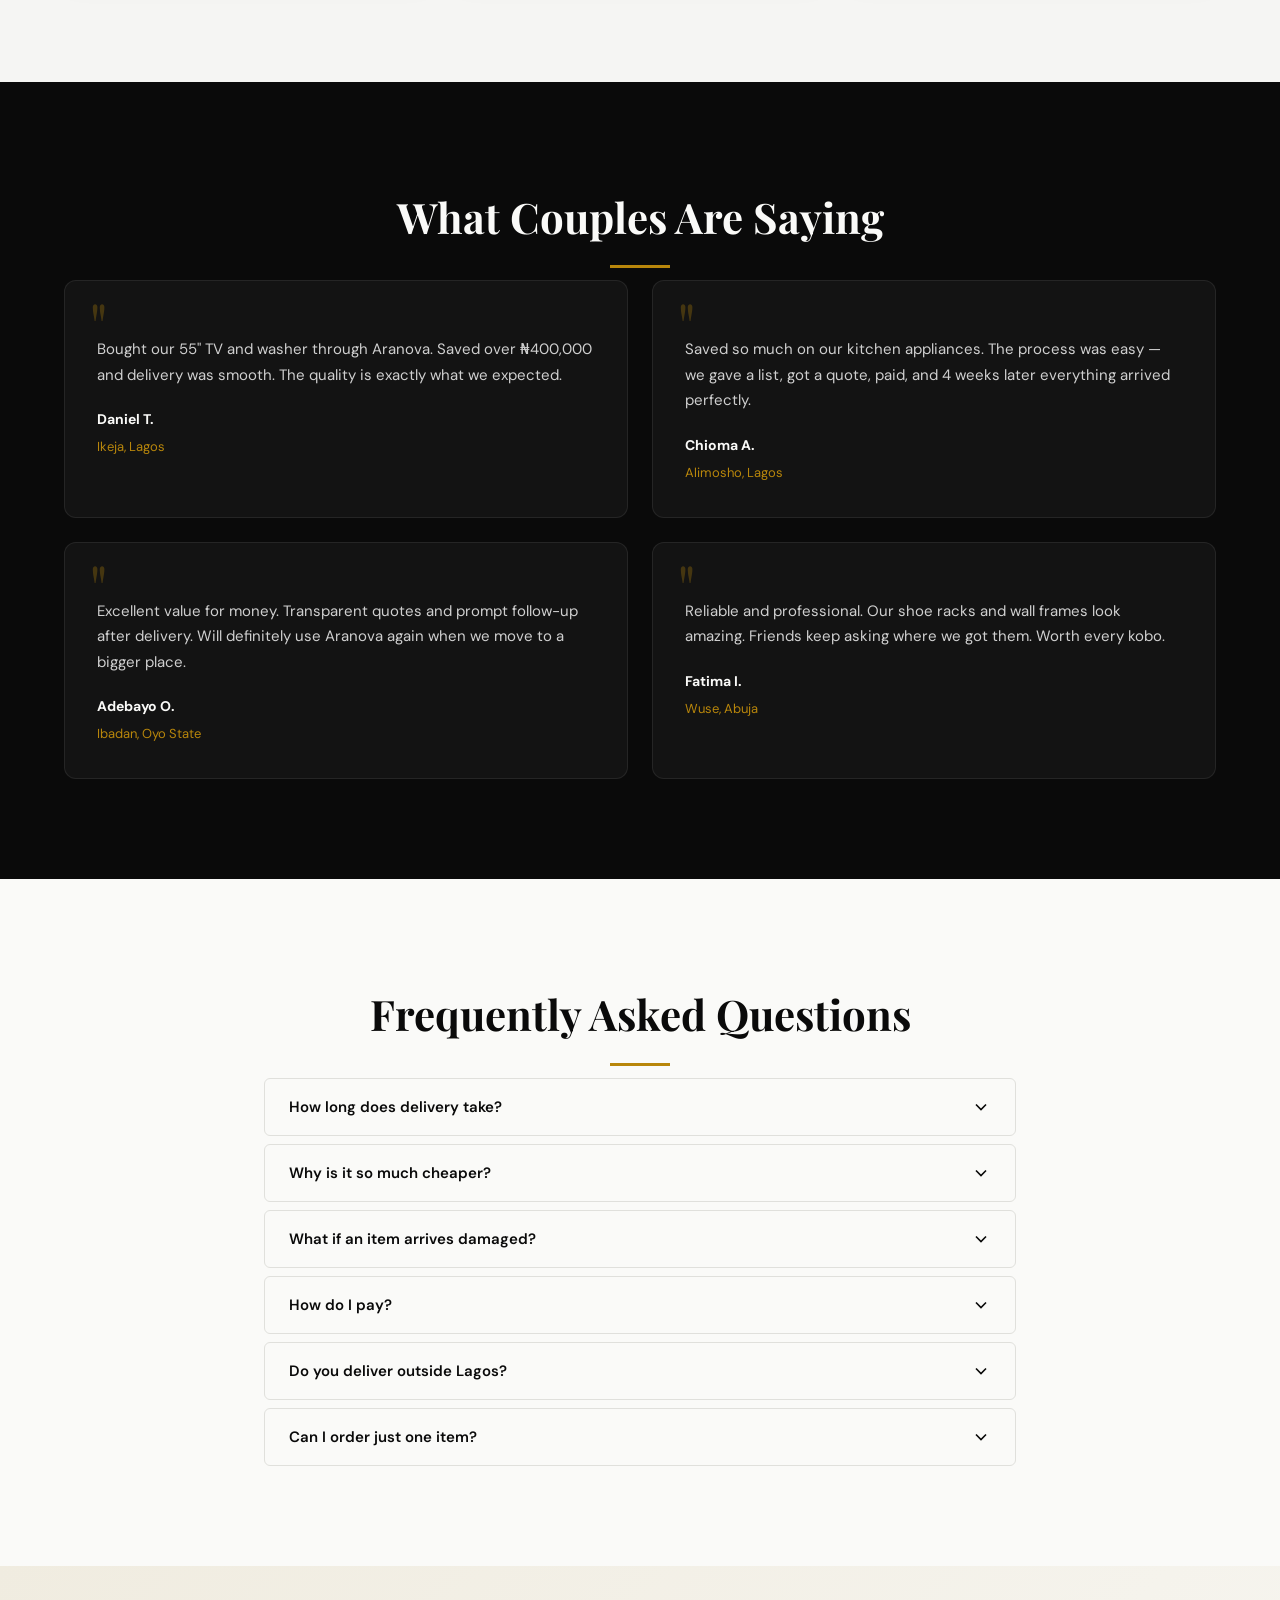
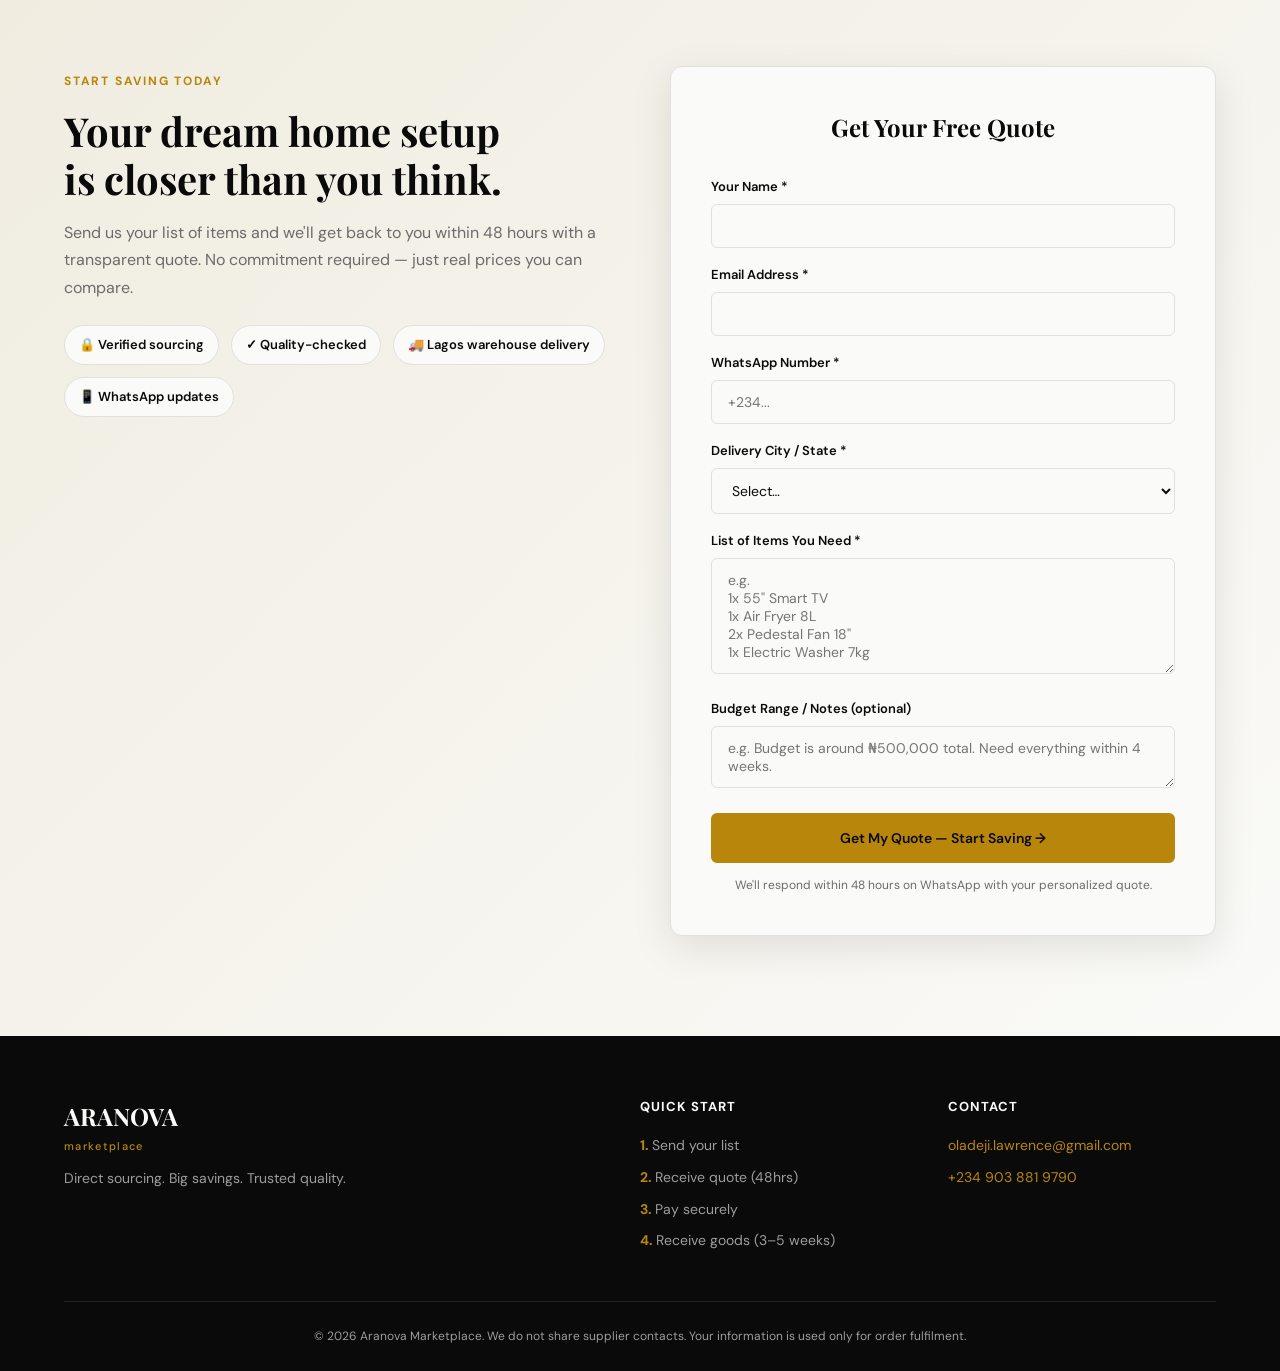
==== commit 57058c20: "Add 20-item essentials checklist, image lightbox, deep gold palette, enhanced interactions" ====
--- a/marketplace/index.html
+++ b/marketplace/index.html
@@ -60,6 +60,7 @@
             <ul class="nav-links" id="navLinks">
                 <li><a href="#how-it-works" data-nav>How It Works</a></li>
                 <li><a href="#savings" data-nav>Savings</a></li>
+                <li><a href="#essentials" data-nav>Essentials</a></li>
                 <li><a href="#gallery" data-nav>Products</a></li>
                 <li><a href="#testimonials" data-nav>Reviews</a></li>
                 <li><a href="#faq" data-nav>FAQ</a></li>
@@ -235,6 +236,104 @@
     </section>
 
     <!-- ============================================ -->
+    <!-- ESSENTIALS CHECKLIST                         -->
+    <!-- ============================================ -->
+    <section class="essentials" id="essentials">
+        <div class="container">
+            <h2 class="section-title reveal">20 Essentials Every New Couple Needs</h2>
+            <p class="section-subtitle reveal">Tap to select what you need — your choices auto-fill the order form
+                below.</p>
+            <div class="essentials-grid">
+                <button class="essential-item reveal" data-item="55&quot; Smart TV">
+                    <span class="essential-icon">📺</span>
+                    <span class="essential-name">55" Smart TV</span>
+                </button>
+                <button class="essential-item reveal" data-item="Washing Machine 7kg">
+                    <span class="essential-icon">🫧</span>
+                    <span class="essential-name">Washing Machine</span>
+                </button>
+                <button class="essential-item reveal" data-item="Split AC 1.5HP">
+                    <span class="essential-icon">❄️</span>
+                    <span class="essential-name">Split AC (1.5HP)</span>
+                </button>
+                <button class="essential-item reveal" data-item="Refrigerator">
+                    <span class="essential-icon">🧊</span>
+                    <span class="essential-name">Refrigerator</span>
+                </button>
+                <button class="essential-item reveal" data-item="Microwave Oven">
+                    <span class="essential-icon">🍲</span>
+                    <span class="essential-name">Microwave Oven</span>
+                </button>
+                <button class="essential-item reveal" data-item="Air Fryer 8L">
+                    <span class="essential-icon">🍗</span>
+                    <span class="essential-name">Air Fryer</span>
+                </button>
+                <button class="essential-item reveal" data-item="Electric Oven">
+                    <span class="essential-icon">🔥</span>
+                    <span class="essential-name">Electric Oven</span>
+                </button>
+                <button class="essential-item reveal" data-item="Blender Set">
+                    <span class="essential-icon">🥤</span>
+                    <span class="essential-name">Blender Set</span>
+                </button>
+                <button class="essential-item reveal" data-item="Pressing Iron">
+                    <span class="essential-icon">👔</span>
+                    <span class="essential-name">Pressing Iron</span>
+                </button>
+                <button class="essential-item reveal" data-item="Pedestal Fan 18&quot;">
+                    <span class="essential-icon">🌀</span>
+                    <span class="essential-name">Pedestal Fan</span>
+                </button>
+                <button class="essential-item reveal" data-item="Ceiling Fan">
+                    <span class="essential-icon">💨</span>
+                    <span class="essential-name">Ceiling Fan</span>
+                </button>
+                <button class="essential-item reveal" data-item="Dining Table + Chairs">
+                    <span class="essential-icon">🪑</span>
+                    <span class="essential-name">Dining Table Set</span>
+                </button>
+                <button class="essential-item reveal" data-item="Bed Frame (Queen)">
+                    <span class="essential-icon">🛏️</span>
+                    <span class="essential-name">Bed Frame</span>
+                </button>
+                <button class="essential-item reveal" data-item="Mattress (Queen)">
+                    <span class="essential-icon">😴</span>
+                    <span class="essential-name">Mattress</span>
+                </button>
+                <button class="essential-item reveal" data-item="Shoe Rack (10-tier)">
+                    <span class="essential-icon">👟</span>
+                    <span class="essential-name">Shoe Rack</span>
+                </button>
+                <button class="essential-item reveal" data-item="Wall Frame Set">
+                    <span class="essential-icon">🖼️</span>
+                    <span class="essential-name">Wall Frames</span>
+                </button>
+                <button class="essential-item reveal" data-item="Egg Cooker">
+                    <span class="essential-icon">🥚</span>
+                    <span class="essential-name">Egg Cooker</span>
+                </button>
+                <button class="essential-item reveal" data-item="Rice Cooker">
+                    <span class="essential-icon">🍚</span>
+                    <span class="essential-name">Rice Cooker</span>
+                </button>
+                <button class="essential-item reveal" data-item="Water Dispenser">
+                    <span class="essential-icon">🚰</span>
+                    <span class="essential-name">Water Dispenser</span>
+                </button>
+                <button class="essential-item reveal" data-item="Curtain Set">
+                    <span class="essential-icon">🪟</span>
+                    <span class="essential-name">Curtain Set</span>
+                </button>
+            </div>
+            <div class="essentials-footer reveal">
+                <div class="essentials-count"><span id="essentialsCount">0</span> items selected</div>
+                <a href="#order" class="btn btn-primary btn-lg" id="essentialsCTA" data-cta="essentials_order">Add to My
+                    Order →</a>
+            </div>
+        </div>
+    </section>
+
+    <!-- ============================================ -->
     <!-- PRODUCT GALLERY                              -->
     <!-- ============================================ -->
     <section class="gallery" id="gallery">
@@ -568,6 +667,12 @@
     </div>
 
     <script src="marketplace.js"></script>
+
+    <!-- Lightbox -->
+    <div class="lightbox" id="lightbox" role="dialog" aria-modal="true">
+        <button class="lightbox-close" id="lightboxClose" aria-label="Close">&times;</button>
+        <img class="lightbox-img" id="lightboxImg" alt="">
+    </div>
 </body>
 
 </html>
--- a/marketplace/marketplace.css
+++ b/marketplace/marketplace.css
@@ -3,8 +3,9 @@
    ═══════════════════════════════════════ */
 
 :root {
-    --gold: #C9A84C;
-    --gold-dark: #b08e30;
+    --gold: #B8860B;
+    --gold-light: #D4A930;
+    --gold-dark: #8B6914;
     --black: #0a0a0a;
     --white: #FAFAF8;
     --grey-light: #F5F5F3;
@@ -190,7 +191,7 @@
     background: var(--gold-dark);
     border-color: var(--gold-dark);
     transform: translateY(-2px);
-    box-shadow: 0 10px 24px rgba(201, 168, 76, 0.35);
+    box-shadow: 0 10px 24px rgba(184, 134, 11, 0.4);
 }
 
 .btn-secondary {
@@ -652,12 +653,44 @@
     height: 260px;
     overflow: hidden;
     background: var(--grey-mid);
+    cursor: pointer;
+    position: relative;
+}
+
+.product-image::after {
+    content: '🔍';
+    position: absolute;
+    bottom: 12px;
+    right: 12px;
+    width: 36px;
+    height: 36px;
+    background: rgba(0, 0, 0, 0.5);
+    backdrop-filter: blur(4px);
+    border-radius: 50%;
+    display: flex;
+    align-items: center;
+    justify-content: center;
+    font-size: 16px;
+    opacity: 0;
+    transform: scale(0.8);
+    transition: opacity 0.3s, transform 0.3s;
+    pointer-events: none;
+}
+
+.product-card:hover .product-image::after {
+    opacity: 1;
+    transform: scale(1);
 }
 
 .product-image img {
     width: 100%;
     height: 100%;
     object-fit: cover;
+    transition: transform 0.5s var(--ease-out);
+}
+
+.product-card:hover .product-image img {
+    transform: scale(1.06);
 }
 
 .product-info {
@@ -1147,4 +1180,262 @@
     font-size: 32px;
     color: var(--gold);
     opacity: 0.4;
+}
+
+/* ═══════════════════════════════════════
+   ESSENTIALS CHECKLIST
+   ═══════════════════════════════════════ */
+.essentials {
+    padding: 100px 0;
+    background: linear-gradient(180deg, var(--white) 0%, #f8f5ee 100%);
+}
+
+.essentials-grid {
+    display: grid;
+    grid-template-columns: repeat(5, 1fr);
+    gap: 14px;
+}
+
+.essential-item {
+    display: flex;
+    flex-direction: column;
+    align-items: center;
+    gap: 8px;
+    padding: 20px 10px;
+    border: 2px solid var(--grey-mid);
+    border-radius: var(--radius);
+    background: var(--white);
+    cursor: pointer;
+    font-family: var(--font-body);
+    transition: all 0.3s var(--ease-out);
+    position: relative;
+    overflow: hidden;
+}
+
+.essential-item::before {
+    content: '';
+    position: absolute;
+    top: 0;
+    left: 0;
+    right: 0;
+    bottom: 0;
+    background: linear-gradient(135deg, rgba(184, 134, 11, 0.08) 0%, rgba(184, 134, 11, 0.02) 100%);
+    opacity: 0;
+    transition: opacity 0.3s;
+}
+
+.essential-item:hover {
+    border-color: var(--gold-light);
+    transform: translateY(-3px);
+    box-shadow: 0 6px 20px rgba(184, 134, 11, 0.12);
+}
+
+.essential-item:hover::before {
+    opacity: 1;
+}
+
+.essential-item.selected {
+    border-color: var(--gold);
+    background: linear-gradient(135deg, #fdf6e3 0%, #fdf0d1 100%);
+    box-shadow: 0 4px 16px rgba(184, 134, 11, 0.2), inset 0 0 0 1px var(--gold);
+    transform: scale(1.03);
+}
+
+.essential-item.selected::after {
+    content: '✓';
+    position: absolute;
+    top: 6px;
+    right: 8px;
+    width: 22px;
+    height: 22px;
+    background: var(--gold);
+    color: var(--white);
+    font-size: 12px;
+    font-weight: 700;
+    border-radius: 50%;
+    display: flex;
+    align-items: center;
+    justify-content: center;
+    animation: popIn 0.3s var(--ease-out);
+}
+
+@keyframes popIn {
+    0% {
+        transform: scale(0);
+        opacity: 0;
+    }
+
+    60% {
+        transform: scale(1.2);
+    }
+
+    100% {
+        transform: scale(1);
+        opacity: 1;
+    }
+}
+
+.essential-icon {
+    font-size: 28px;
+    line-height: 1;
+    transition: transform 0.3s var(--ease-out);
+}
+
+.essential-item:hover .essential-icon,
+.essential-item.selected .essential-icon {
+    transform: scale(1.15);
+}
+
+.essential-name {
+    font-size: 12px;
+    font-weight: 600;
+    color: var(--black);
+    text-align: center;
+    line-height: 1.3;
+}
+
+.essentials-footer {
+    display: flex;
+    align-items: center;
+    justify-content: center;
+    gap: 24px;
+    margin-top: 32px;
+    padding-top: 24px;
+    border-top: 1px solid var(--grey-mid);
+}
+
+.essentials-count {
+    font-family: var(--font-body);
+    font-size: 15px;
+    font-weight: 600;
+    color: var(--grey-dark);
+}
+
+.essentials-count span {
+    display: inline-block;
+    min-width: 24px;
+    text-align: center;
+    font-family: var(--font-heading);
+    font-size: 22px;
+    font-weight: 700;
+    color: var(--gold);
+    transition: transform 0.3s var(--ease-out);
+}
+
+@media (max-width: 768px) {
+    .essentials-grid {
+        grid-template-columns: repeat(4, 1fr);
+        gap: 10px;
+    }
+
+    .essential-item {
+        padding: 14px 6px;
+    }
+
+    .essential-icon {
+        font-size: 24px;
+    }
+
+    .essential-name {
+        font-size: 11px;
+    }
+
+    .essentials-footer {
+        flex-direction: column;
+        gap: 16px;
+    }
+}
+
+@media (max-width: 500px) {
+    .essentials-grid {
+        grid-template-columns: repeat(3, 1fr);
+    }
+}
+
+/* ═══════════════════════════════════════
+   LIGHTBOX
+   ═══════════════════════════════════════ */
+.lightbox {
+    position: fixed;
+    top: 0;
+    left: 0;
+    right: 0;
+    bottom: 0;
+    z-index: 10000;
+    background: rgba(0, 0, 0, 0.92);
+    display: flex;
+    align-items: center;
+    justify-content: center;
+    opacity: 0;
+    pointer-events: none;
+    transition: opacity 0.35s var(--ease-out);
+    padding: 40px;
+}
+
+.lightbox.active {
+    opacity: 1;
+    pointer-events: auto;
+}
+
+.lightbox-img {
+    max-width: 90vw;
+    max-height: 85vh;
+    border-radius: var(--radius);
+    box-shadow: 0 20px 60px rgba(0, 0, 0, 0.5);
+    transform: scale(0.9);
+    transition: transform 0.4s var(--ease-out);
+    object-fit: contain;
+}
+
+.lightbox.active .lightbox-img {
+    transform: scale(1);
+}
+
+.lightbox-close {
+    position: absolute;
+    top: 20px;
+    right: 28px;
+    background: none;
+    border: none;
+    color: var(--white);
+    font-size: 36px;
+    cursor: pointer;
+    width: 48px;
+    height: 48px;
+    display: flex;
+    align-items: center;
+    justify-content: center;
+    border-radius: 50%;
+    transition: background 0.2s, transform 0.2s;
+}
+
+.lightbox-close:hover {
+    background: rgba(255, 255, 255, 0.1);
+    transform: rotate(90deg);
+}
+
+/* ─── Enhanced Testimonial Hover ─── */
+.testimonial-card {
+    transition: transform 0.3s var(--ease-out), border-color 0.3s, box-shadow 0.3s;
+}
+
+.testimonial-card:hover {
+    transform: translateY(-4px);
+    border-color: rgba(184, 134, 11, 0.25);
+    box-shadow: 0 12px 32px rgba(0, 0, 0, 0.2);
+}
+
+/* ─── Enhanced Savings Row ─── */
+.savings-table tbody tr {
+    transition: background 0.2s, transform 0.15s;
+}
+
+.savings-table tbody tr:hover {
+    background: #fdf6e3;
+    transform: scale(1.005);
+}
+
+/* ─── Gold Shimmer on Scroll Progress ─── */
+.scroll-progress {
+    background: linear-gradient(90deg, var(--gold-dark), var(--gold), var(--gold-light));
 }
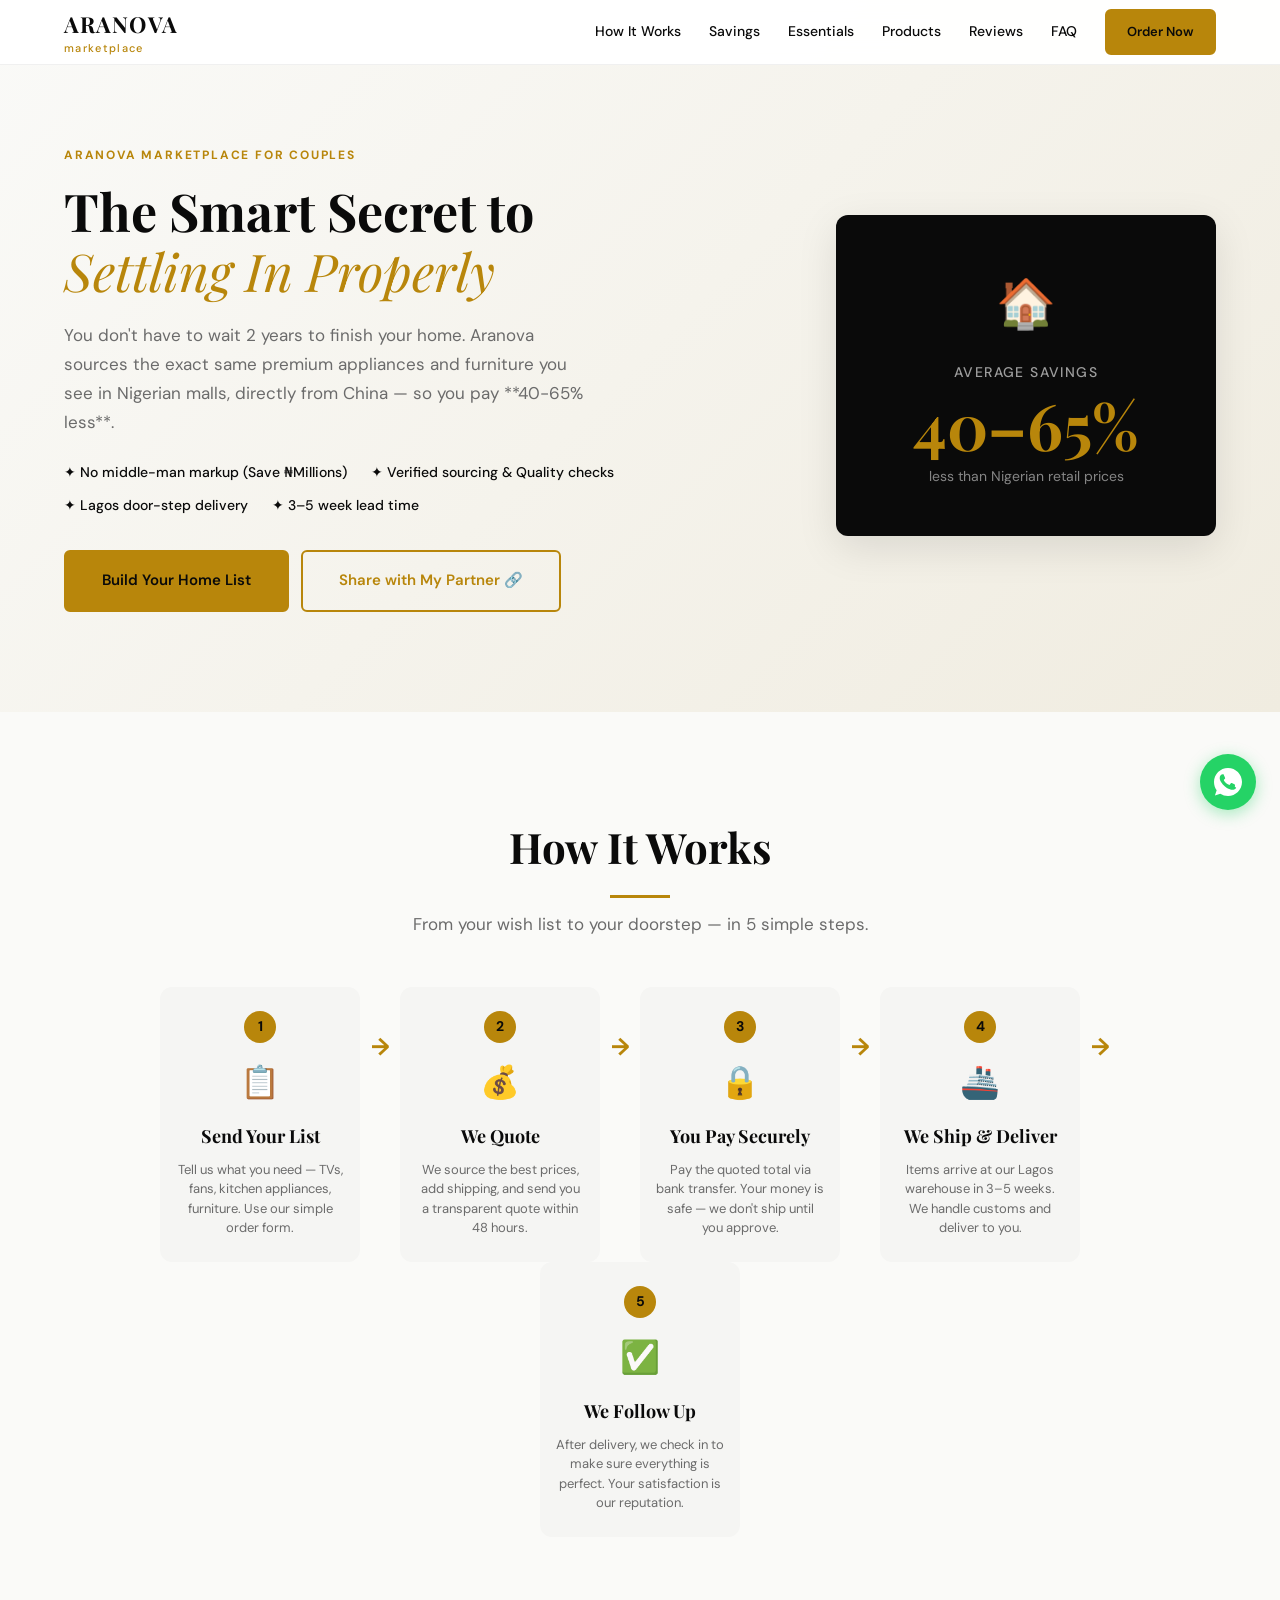
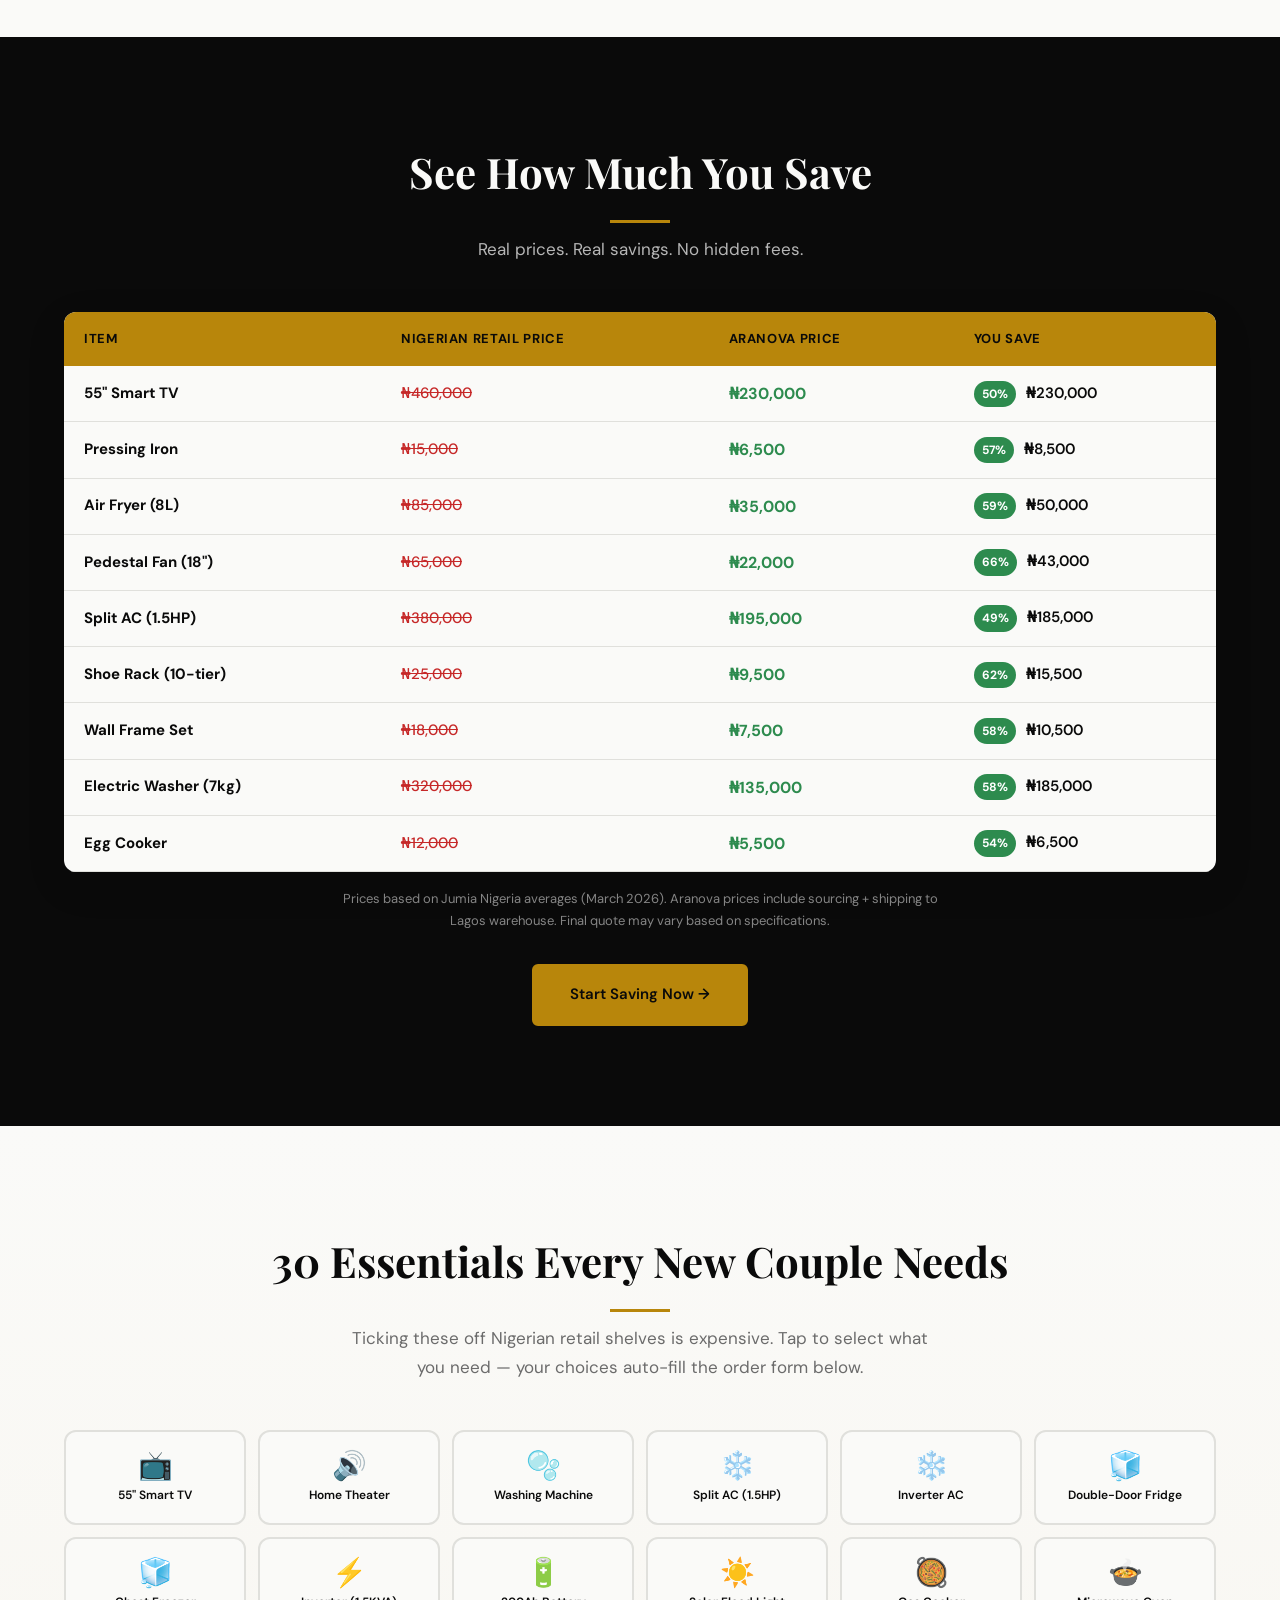
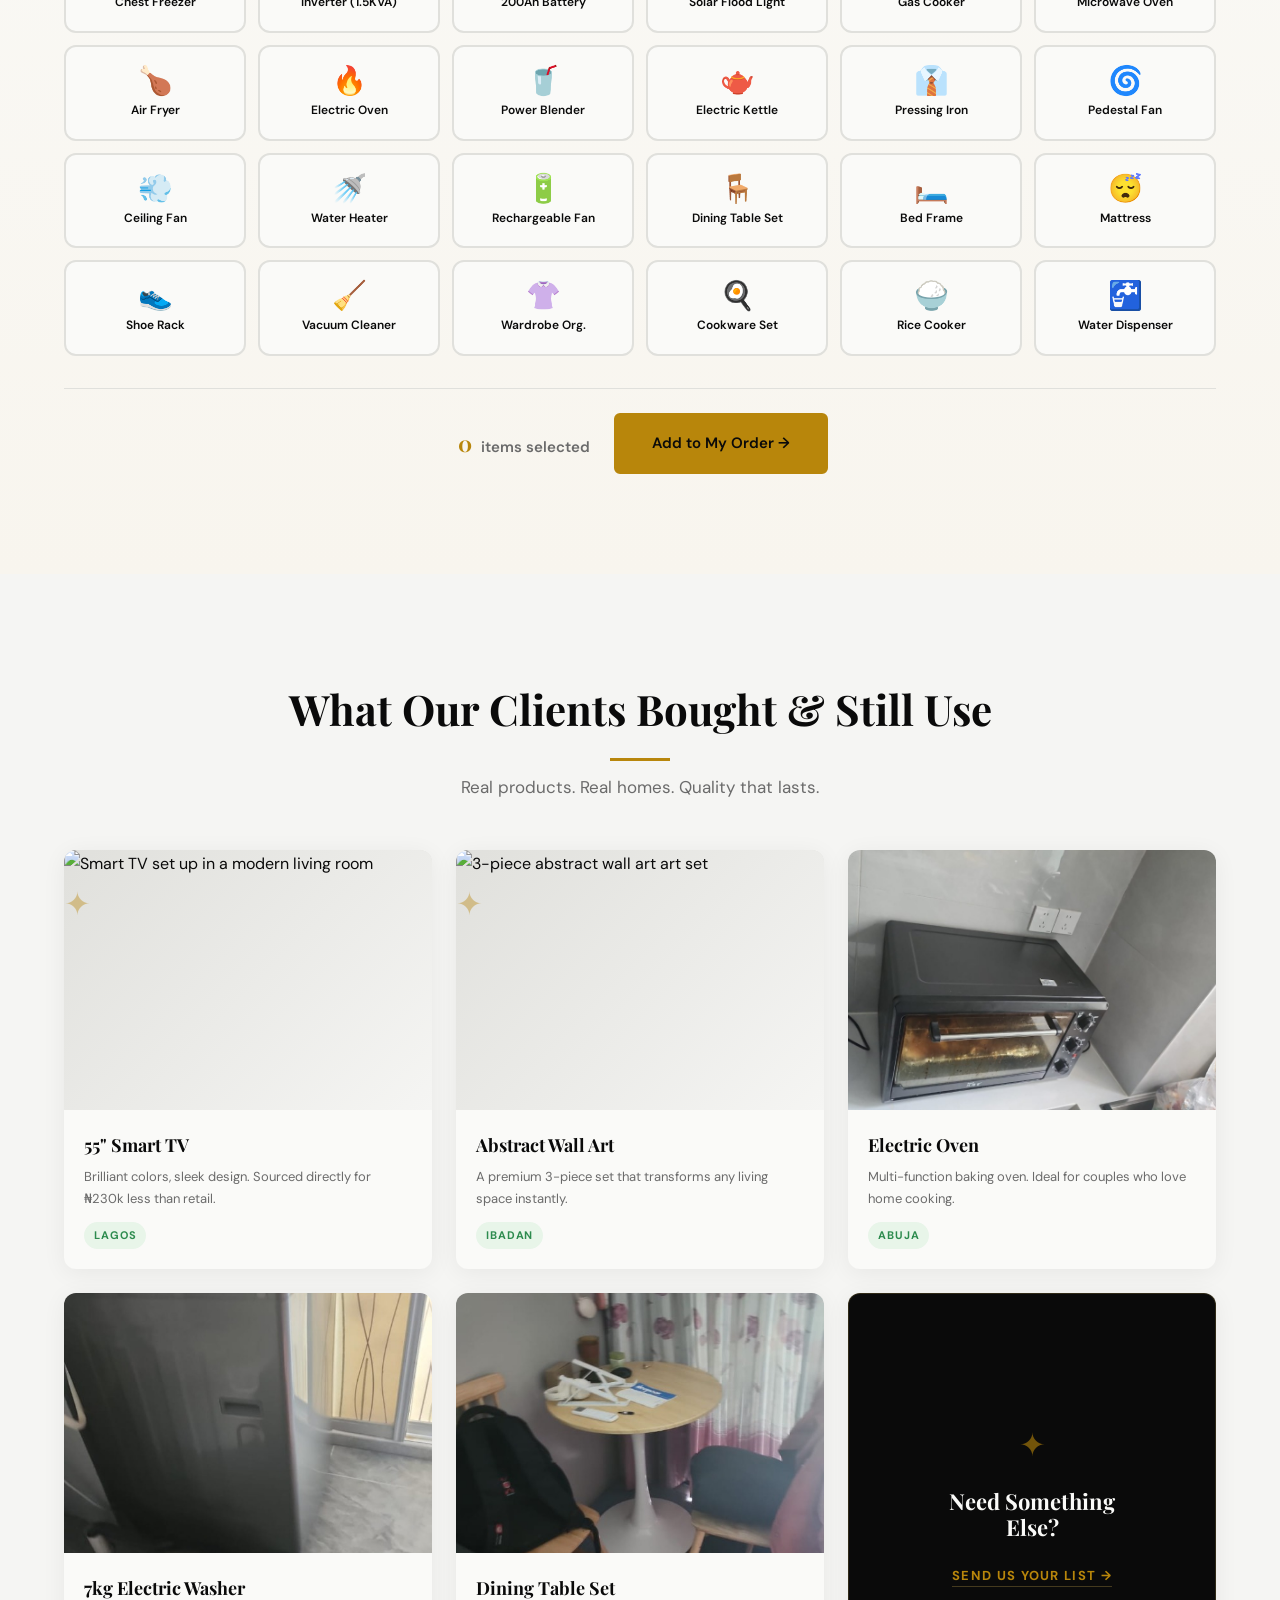
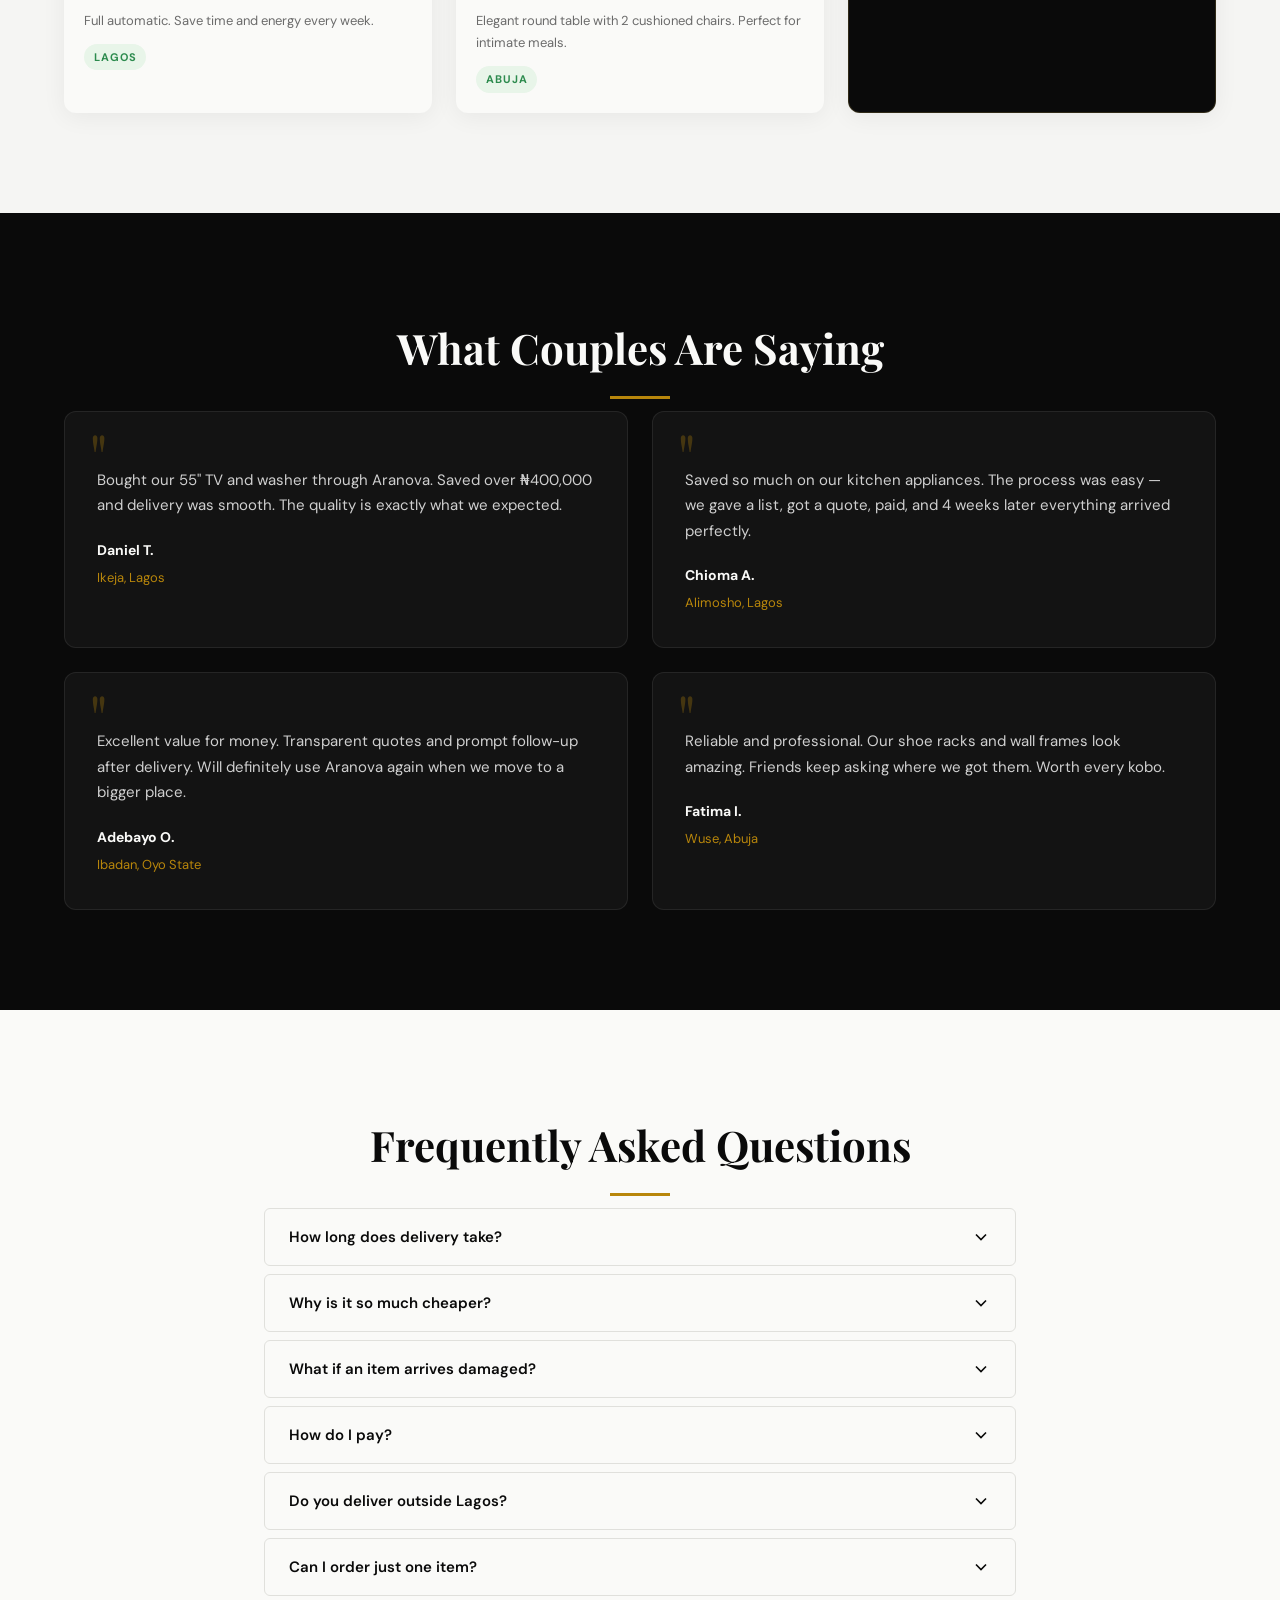
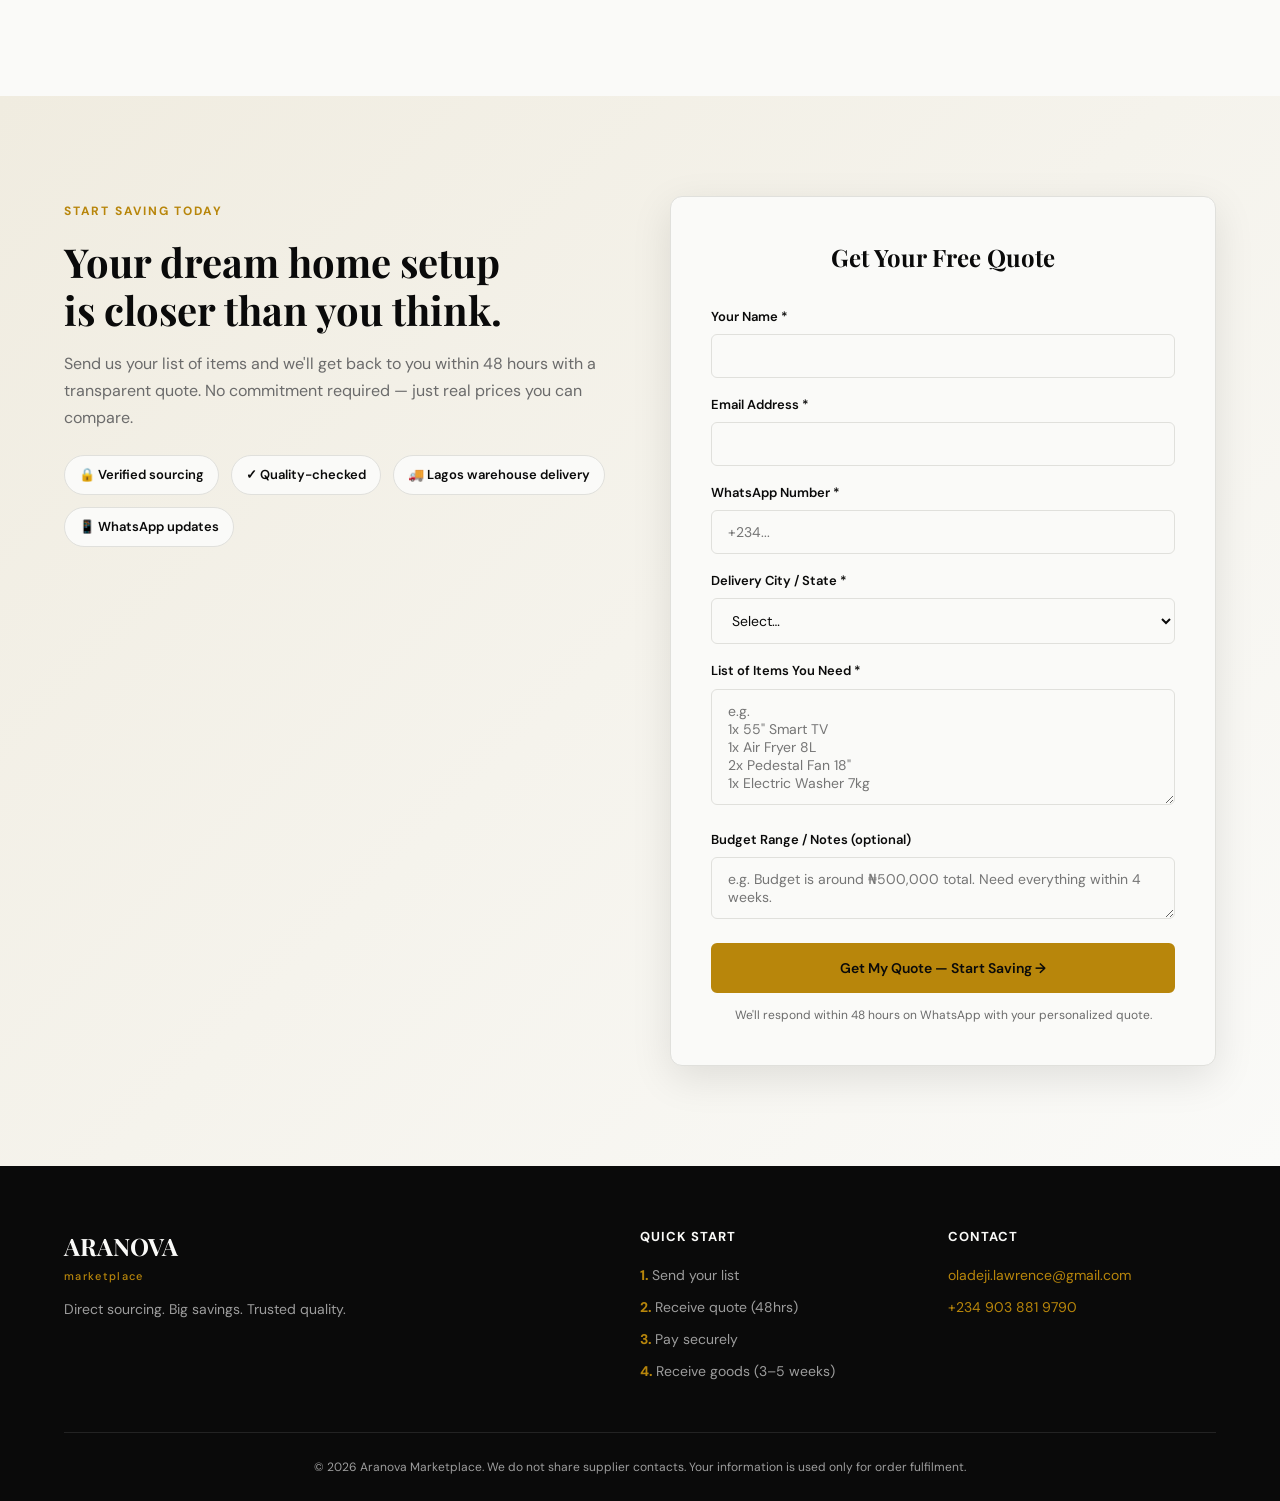
==== commit d81a7d93: "Optimize for conversion: 30 essentials, real client photos, and marketplace cross-sell" ====
--- a/marketplace/index.html
+++ b/marketplace/index.html
@@ -76,21 +76,20 @@
         <div class="container hero-grid">
             <div class="hero-text">
                 <span class="eyebrow reveal">ARANOVA MARKETPLACE FOR COUPLES</span>
-                <h1 class="reveal">Set Up Your First Home<br><em>Without the High Prices</em></h1>
-                <p class="hero-sub reveal">We source quality appliances and household goods directly and ship to Lagos —
-                    so
-                    couples in Nigeria pay far less without sacrificing quality.</p>
+                <h1 class="reveal">The Smart Secret to<br><em>Settling In Properly</em></h1>
+                <p class="hero-sub reveal">You don't have to wait 2 years to finish your home. Aranova sources the exact
+                    same premium appliances and furniture you see in Nigerian malls, directly from China — so you pay
+                    **40-65% less**.</p>
                 <ul class="hero-bullets reveal">
-                    <li>✦ Buy more, save more</li>
-                    <li>✦ Verified quality</li>
-                    <li>✦ Doorstep delivery to Lagos warehouse</li>
-                    <li>✦ 3–5 week delivery window</li>
+                    <li>✦ No middle-man markup (Save ₦Millions)</li>
+                    <li>✦ Verified sourcing & Quality checks</li>
+                    <li>✦ Lagos door-step delivery</li>
+                    <li>✦ 3–5 week lead time</li>
                 </ul>
                 <div class="hero-ctas reveal">
-                    <a href="#order" class="btn btn-primary btn-lg" data-cta="hero_order">Get My Quote — Start
-                        Saving</a>
-                    <a href="#savings" class="btn btn-secondary btn-lg" data-cta="hero_savings">See How Much You Save
-                        ↓</a>
+                    <a href="#order" class="btn btn-primary btn-lg" data-cta="hero_order">Build Your Home List</a>
+                    <a href="javascript:void(0)" class="btn btn-secondary btn-lg" onclick="shareWithPartner()"
+                        data-cta="share_partner">Share with My Partner 🔗</a>
                 </div>
             </div>
             <div class="hero-visual reveal">
@@ -240,14 +239,18 @@
     <!-- ============================================ -->
     <section class="essentials" id="essentials">
         <div class="container">
-            <h2 class="section-title reveal">20 Essentials Every New Couple Needs</h2>
-            <p class="section-subtitle reveal">Tap to select what you need — your choices auto-fill the order form
-                below.</p>
+            <h2 class="section-title reveal">30 Essentials Every New Couple Needs</h2>
+            <p class="section-subtitle reveal">Ticking these off Nigerian retail shelves is expensive. Tap to select
+                what you need — your choices auto-fill the order form below.</p>
             <div class="essentials-grid">
                 <button class="essential-item reveal" data-item="55&quot; Smart TV">
                     <span class="essential-icon">📺</span>
                     <span class="essential-name">55" Smart TV</span>
                 </button>
+                <button class="essential-item reveal" data-item="Home Theater System">
+                    <span class="essential-icon">🔊</span>
+                    <span class="essential-name">Home Theater</span>
+                </button>
                 <button class="essential-item reveal" data-item="Washing Machine 7kg">
                     <span class="essential-icon">🫧</span>
                     <span class="essential-name">Washing Machine</span>
@@ -256,9 +259,33 @@
                     <span class="essential-icon">❄️</span>
                     <span class="essential-name">Split AC (1.5HP)</span>
                 </button>
-                <button class="essential-item reveal" data-item="Refrigerator">
+                <button class="essential-item reveal" data-item="Inverter AC 1.5HP">
+                    <span class="essential-icon">❄️</span>
+                    <span class="essential-name">Inverter AC</span>
+                </button>
+                <button class="essential-item reveal" data-item="Double Door Refrigerator">
                     <span class="essential-icon">🧊</span>
-                    <span class="essential-name">Refrigerator</span>
+                    <span class="essential-name">Double-Door Fridge</span>
+                </button>
+                <button class="essential-item reveal" data-item="Chest Freezer (Deep Freeze)">
+                    <span class="essential-icon">🧊</span>
+                    <span class="essential-name">Chest Freezer</span>
+                </button>
+                <button class="essential-item reveal" data-item="Inverter System (1.5KVA)">
+                    <span class="essential-icon">⚡</span>
+                    <span class="essential-name">Inverter (1.5KVA)</span>
+                </button>
+                <button class="essential-item reveal" data-item="Battery Bank (200Ah)">
+                    <span class="essential-icon">🔋</span>
+                    <span class="essential-name">200Ah Battery</span>
+                </button>
+                <button class="essential-item reveal" data-item="Solar Security Light">
+                    <span class="essential-icon">☀️</span>
+                    <span class="essential-name">Solar Flood Light</span>
+                </button>
+                <button class="essential-item reveal" data-item="Gas Cooker (2-Burner)">
+                    <span class="essential-icon">🥘</span>
+                    <span class="essential-name">Gas Cooker</span>
                 </button>
                 <button class="essential-item reveal" data-item="Microwave Oven">
                     <span class="essential-icon">🍲</span>
@@ -272,9 +299,13 @@
                     <span class="essential-icon">🔥</span>
                     <span class="essential-name">Electric Oven</span>
                 </button>
-                <button class="essential-item reveal" data-item="Blender Set">
+                <button class="essential-item reveal" data-item="High-Power Blender">
                     <span class="essential-icon">🥤</span>
-                    <span class="essential-name">Blender Set</span>
+                    <span class="essential-name">Power Blender</span>
+                </button>
+                <button class="essential-item reveal" data-item="Electric Kettle">
+                    <span class="essential-icon">🫖</span>
+                    <span class="essential-name">Electric Kettle</span>
                 </button>
                 <button class="essential-item reveal" data-item="Pressing Iron">
                     <span class="essential-icon">👔</span>
@@ -288,7 +319,15 @@
                     <span class="essential-icon">💨</span>
                     <span class="essential-name">Ceiling Fan</span>
                 </button>
-                <button class="essential-item reveal" data-item="Dining Table + Chairs">
+                <button class="essential-item reveal" data-item="Water Heater (Tower)">
+                    <span class="essential-icon">🚿</span>
+                    <span class="essential-name">Water Heater</span>
+                </button>
+                <button class="essential-item reveal" data-item="Rechargeable Fan">
+                    <span class="essential-icon">🔋</span>
+                    <span class="essential-name">Rechargeable Fan</span>
+                </button>
+                <button class="essential-item reveal" data-item="Dining Table Set">
                     <span class="essential-icon">🪑</span>
                     <span class="essential-name">Dining Table Set</span>
                 </button>
@@ -304,13 +343,17 @@
                     <span class="essential-icon">👟</span>
                     <span class="essential-name">Shoe Rack</span>
                 </button>
-                <button class="essential-item reveal" data-item="Wall Frame Set">
-                    <span class="essential-icon">🖼️</span>
-                    <span class="essential-name">Wall Frames</span>
-                </button>
-                <button class="essential-item reveal" data-item="Egg Cooker">
-                    <span class="essential-icon">🥚</span>
-                    <span class="essential-name">Egg Cooker</span>
+                <button class="essential-item reveal" data-item="Vacuum Cleaner">
+                    <span class="essential-icon">🧹</span>
+                    <span class="essential-name">Vacuum Cleaner</span>
+                </button>
+                <button class="essential-item reveal" data-item="Wardrobe Organizer">
+                    <span class="essential-icon">👚</span>
+                    <span class="essential-name">Wardrobe Org.</span>
+                </button>
+                <button class="essential-item reveal" data-item="Kitchen Cookware Set">
+                    <span class="essential-icon">🍳</span>
+                    <span class="essential-name">Cookware Set</span>
                 </button>
                 <button class="essential-item reveal" data-item="Rice Cooker">
                     <span class="essential-icon">🍚</span>
@@ -319,10 +362,6 @@
                 <button class="essential-item reveal" data-item="Water Dispenser">
                     <span class="essential-icon">🚰</span>
                     <span class="essential-name">Water Dispenser</span>
-                </button>
-                <button class="essential-item reveal" data-item="Curtain Set">
-                    <span class="essential-icon">🪟</span>
-                    <span class="essential-name">Curtain Set</span>
                 </button>
             </div>
             <div class="essentials-footer reveal">
@@ -343,13 +382,24 @@
             <div class="product-grid">
                 <div class="product-card reveal">
                     <div class="product-image">
-                        <img src="assets/shoe-rack.jpg" alt="10-tier shoe rack organizer" loading="lazy" width="400"
-                            height="500">
+                        <img src="assets/smart-tv.jpg" alt="Smart TV set up in a modern living room" loading="lazy"
+                            width="400" height="400">
                     </div>
                     <div class="product-info">
-                        <h3>10-Tier Shoe Rack</h3>
-                        <p>Compact, sturdy, fits 20+ pairs. Perfect for small apartments.</p>
+                        <h3>55" Smart TV</h3>
+                        <p>Brilliant colors, sleek design. Sourced directly for ₦230k less than retail.</p>
                         <span class="product-tag">Lagos</span>
+                    </div>
+                </div>
+                <div class="product-card reveal">
+                    <div class="product-image">
+                        <img src="assets/wall-art.jpg" alt="3-piece abstract wall art art set" loading="lazy"
+                            width="400" height="400">
+                    </div>
+                    <div class="product-info">
+                        <h3>Abstract Wall Art</h3>
+                        <p>A premium 3-piece set that transforms any living space instantly.</p>
+                        <span class="product-tag">Ibadan</span>
                     </div>
                 </div>
                 <div class="product-card reveal">
@@ -360,7 +410,7 @@
                     <div class="product-info">
                         <h3>Electric Oven</h3>
                         <p>Multi-function baking oven. Ideal for couples who love home cooking.</p>
-                        <span class="product-tag">Ibadan</span>
+                        <span class="product-tag">Abuja</span>
                     </div>
                 </div>
                 <div class="product-card reveal">
@@ -371,7 +421,7 @@
                     <div class="product-info">
                         <h3>7kg Electric Washer</h3>
                         <p>Full automatic. Save time and energy every week.</p>
-                        <span class="product-tag">Abuja</span>
+                        <span class="product-tag">Lagos</span>
                     </div>
                 </div>
                 <div class="product-card reveal">
@@ -380,20 +430,9 @@
                             height="400">
                     </div>
                     <div class="product-info">
-                        <h3>Dining Table + Chairs</h3>
+                        <h3>Dining Table Set</h3>
                         <p>Elegant round table with 2 cushioned chairs. Perfect for intimate meals.</p>
-                        <span class="product-tag">Lagos</span>
-                    </div>
-                </div>
-                <div class="product-card reveal">
-                    <div class="product-image">
-                        <img src="assets/egg-cooker.jpg" alt="Multi-function egg cooker" loading="lazy" width="400"
-                            height="400">
-                    </div>
-                    <div class="product-info">
-                        <h3>Egg Cooker</h3>
-                        <p>Boil, steam, or poach. Breakfast essentials made effortless.</p>
-                        <span class="product-tag">Lagos</span>
+                        <span class="product-tag">Abuja</span>
                     </div>
                 </div>
                 <!-- 6th CTA card -->
--- a/marketplace/marketplace.css
+++ b/marketplace/marketplace.css
@@ -1192,8 +1192,26 @@
 
 .essentials-grid {
     display: grid;
-    grid-template-columns: repeat(5, 1fr);
-    gap: 14px;
+    grid-template-columns: repeat(2, 1fr);
+    gap: 12px;
+}
+
+@media (min-width: 480px) {
+    .essentials-grid {
+        grid-template-columns: repeat(3, 1fr);
+    }
+}
+
+@media (min-width: 768px) {
+    .essentials-grid {
+        grid-template-columns: repeat(4, 1fr);
+    }
+}
+
+@media (min-width: 1024px) {
+    .essentials-grid {
+        grid-template-columns: repeat(6, 1fr);
+    }
 }
 
 .essential-item {
@@ -1210,6 +1228,28 @@
     transition: all 0.3s var(--ease-out);
     position: relative;
     overflow: hidden;
+}
+
+/* ... existing hover and selected states remain the same ... */
+
+.toast-msg {
+    position: fixed;
+    bottom: 24px;
+    left: 50%;
+    transform: translateX(-50%) translateY(100px);
+    background: #2a2a2a;
+    color: white;
+    padding: 14px 28px;
+    border-radius: 40px;
+    font-size: 14px;
+    font-weight: 500;
+    z-index: 9999;
+    box-shadow: 0 10px 30px rgba(0, 0, 0, 0.3);
+    transition: transform 0.4s cubic-bezier(0.175, 0.885, 0.32, 1.275);
+}
+
+.toast-msg.show {
+    transform: translateX(-50%) translateY(0);
 }
 
 .essential-item::before {
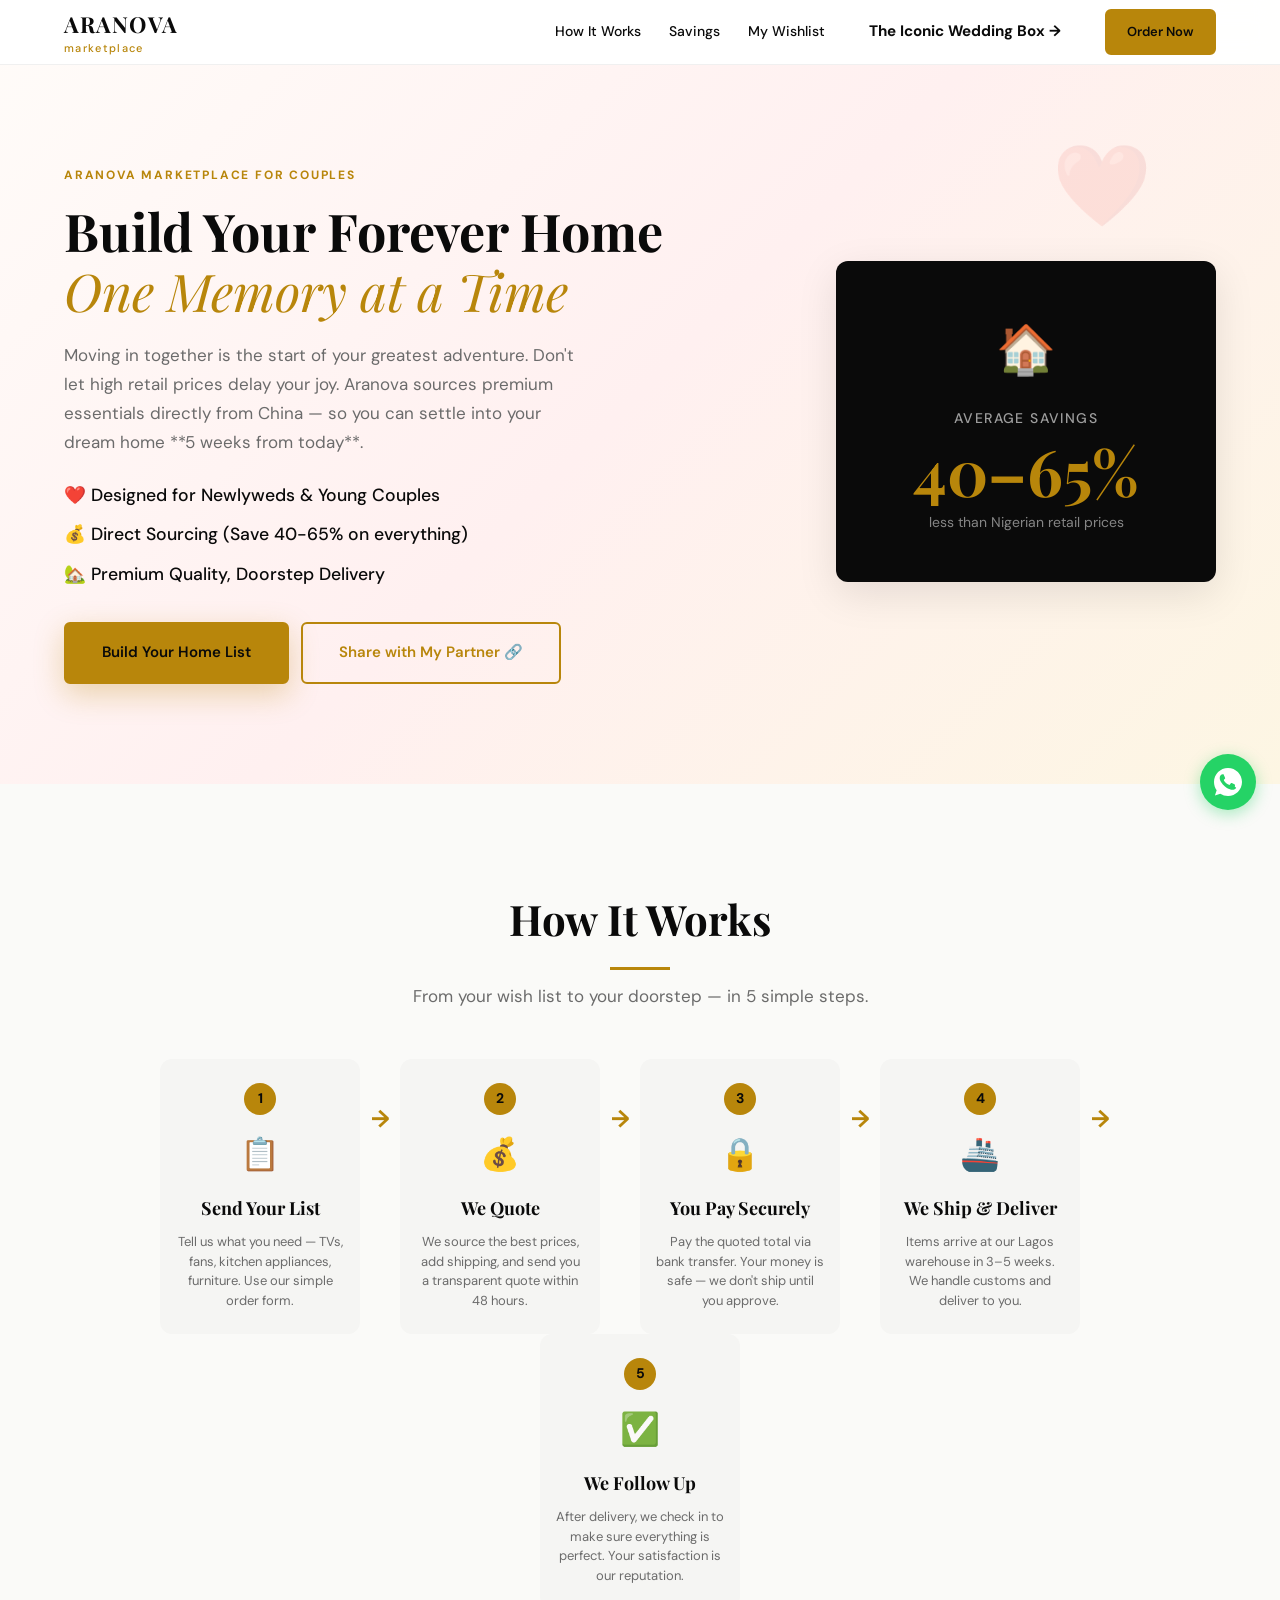
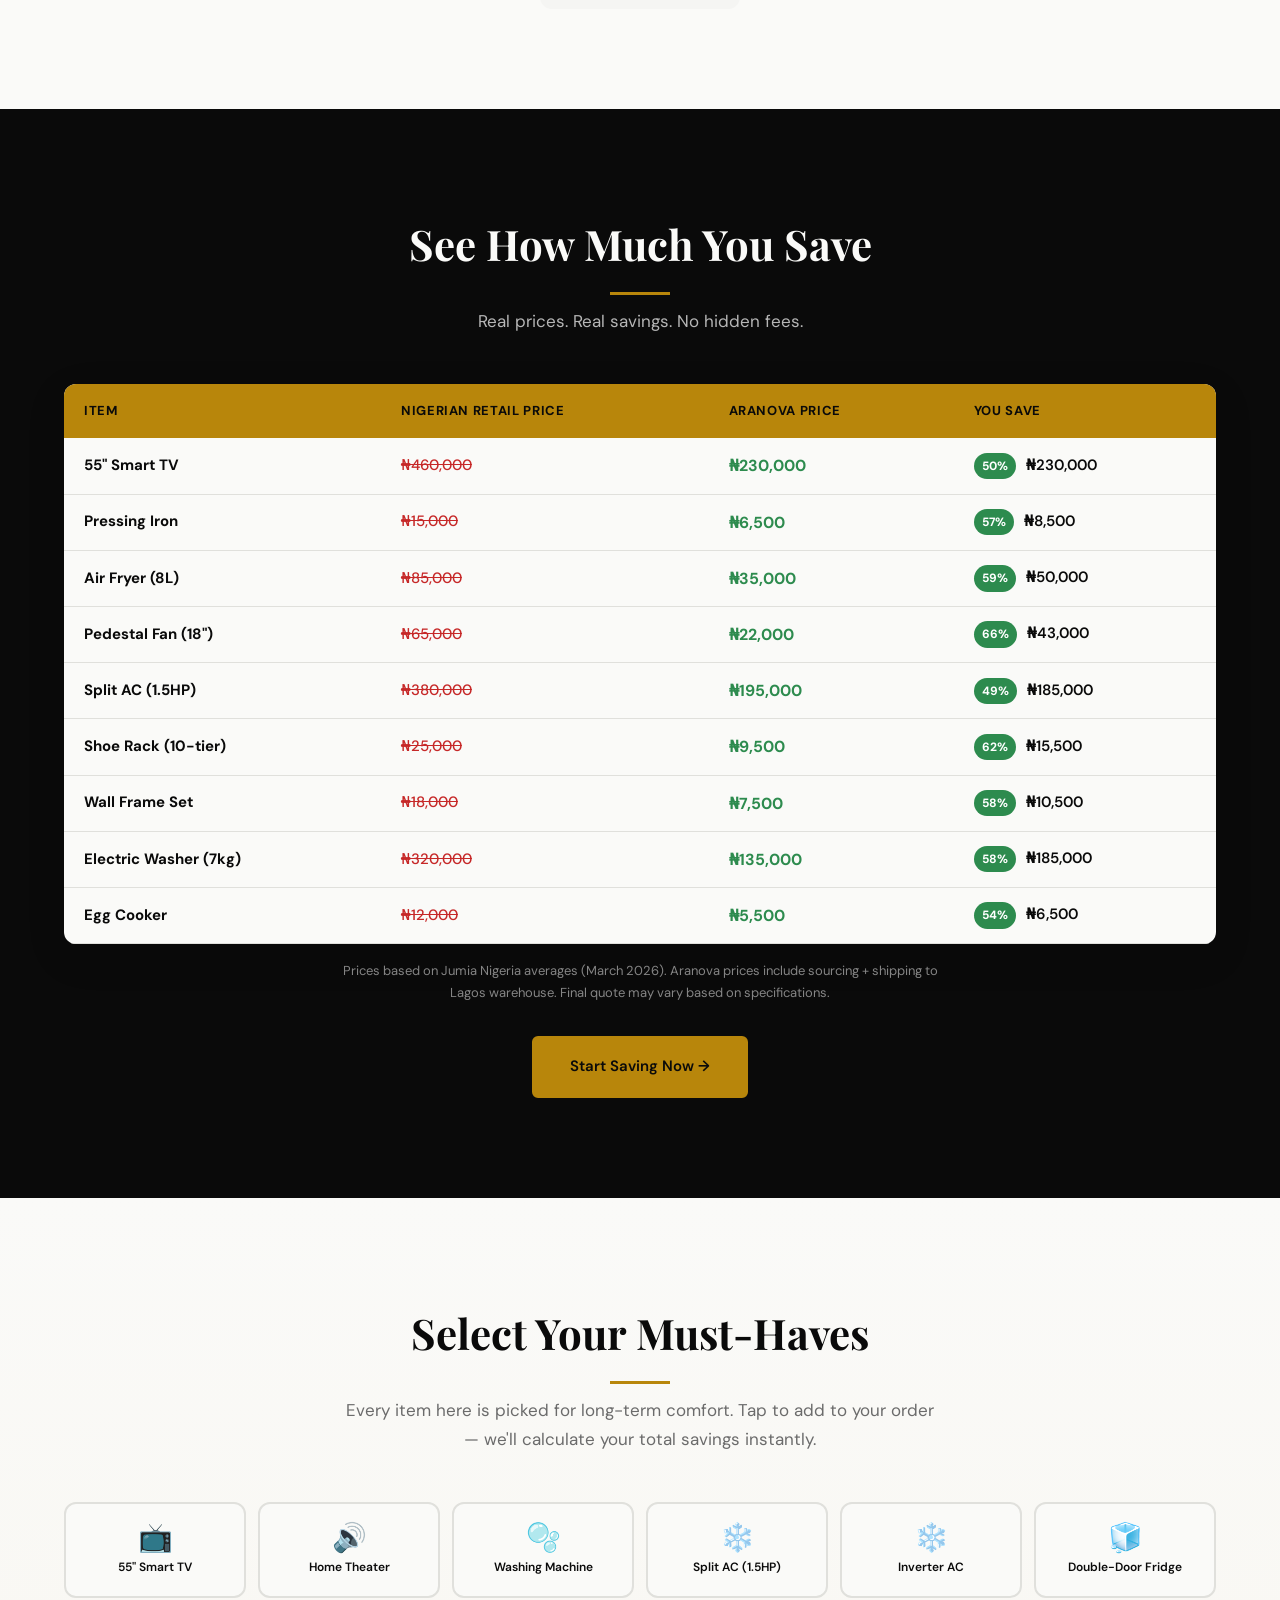
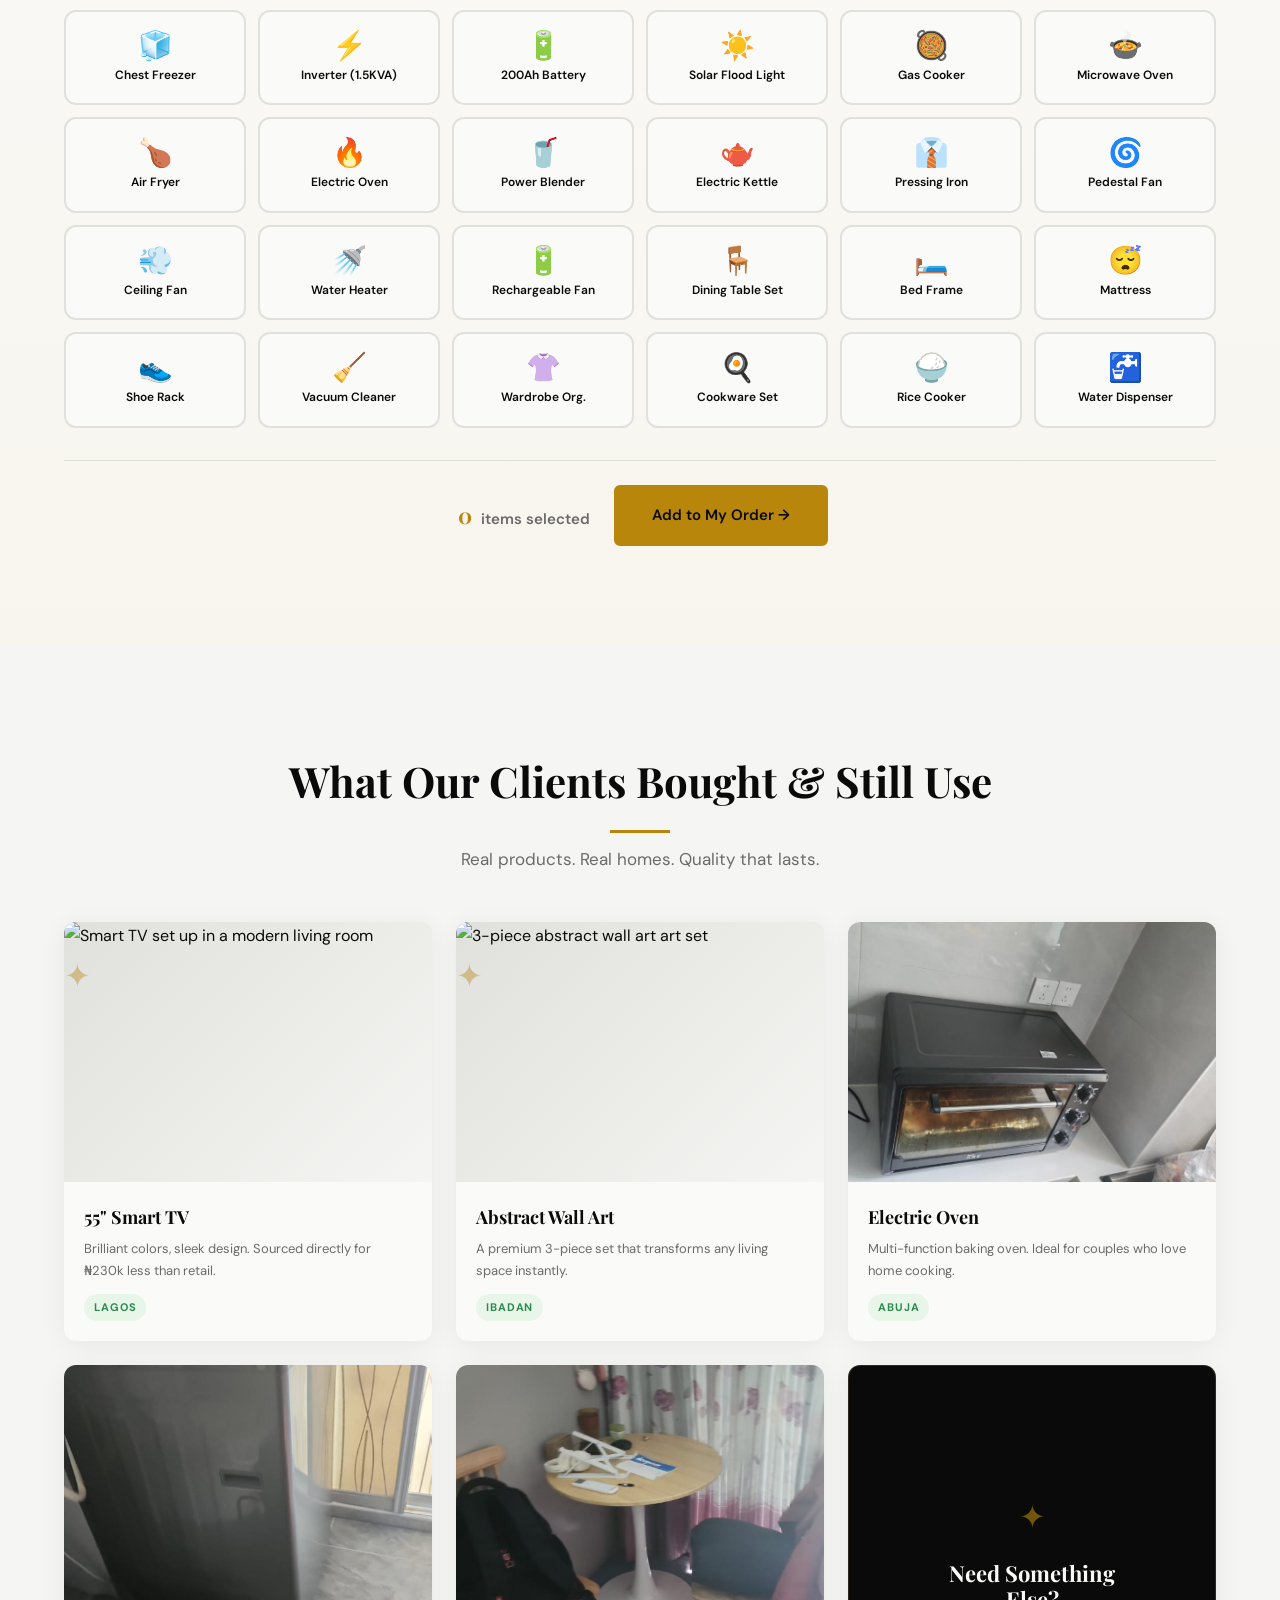
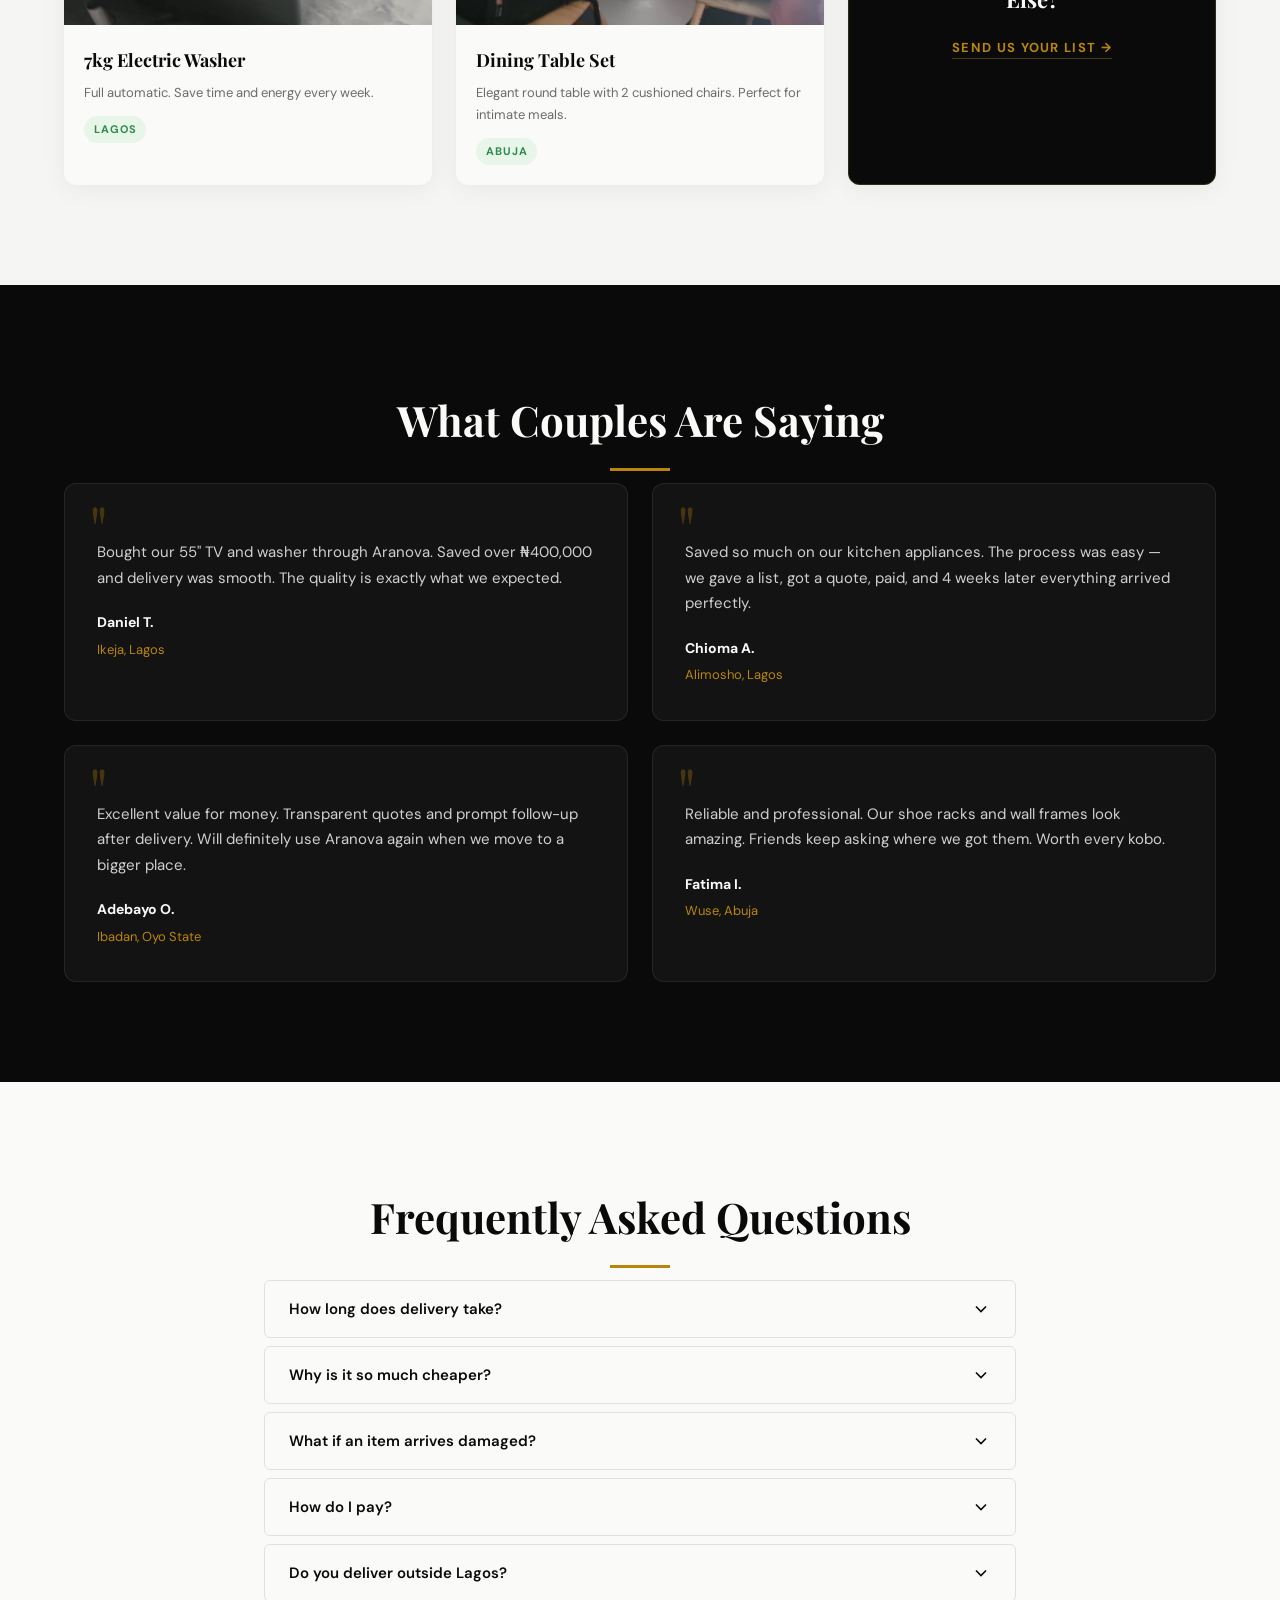
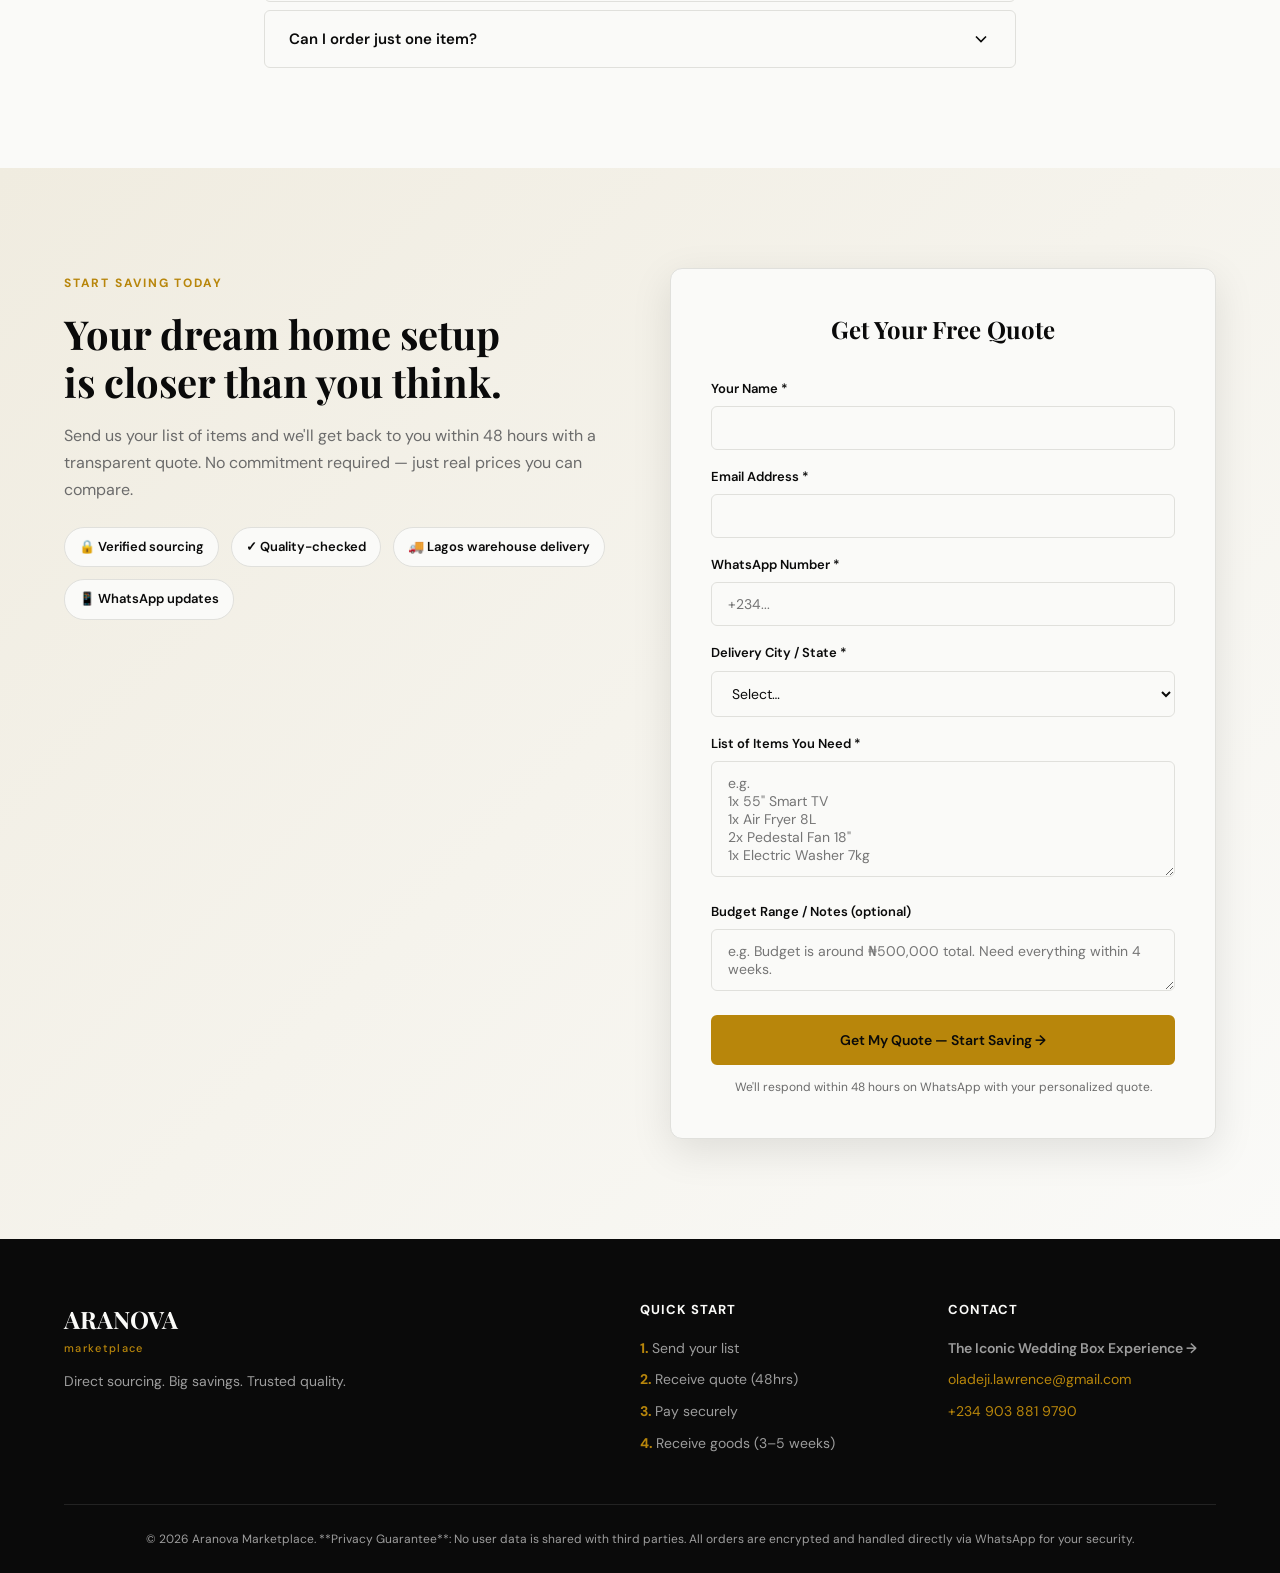
==== commit dcee77ad: "Emotional overhaul: Voice greetings, 5-week order metadata, and catchy cross-links" ====
--- a/marketplace/index.html
+++ b/marketplace/index.html
@@ -60,10 +60,8 @@
             <ul class="nav-links" id="navLinks">
                 <li><a href="#how-it-works" data-nav>How It Works</a></li>
                 <li><a href="#savings" data-nav>Savings</a></li>
-                <li><a href="#essentials" data-nav>Essentials</a></li>
-                <li><a href="#gallery" data-nav>Products</a></li>
-                <li><a href="#testimonials" data-nav>Reviews</a></li>
-                <li><a href="#faq" data-nav>FAQ</a></li>
+                <li><a href="#essentials" data-nav>My Wishlist</a></li>
+                <li><a href="../index.html" class="nav-link-special">The Iconic Wedding Box →</a></li>
                 <li><a href="#order" class="btn btn-primary btn-sm" data-nav data-cta="nav_order">Order Now</a></li>
             </ul>
         </div>
@@ -76,15 +74,14 @@
         <div class="container hero-grid">
             <div class="hero-text">
                 <span class="eyebrow reveal">ARANOVA MARKETPLACE FOR COUPLES</span>
-                <h1 class="reveal">The Smart Secret to<br><em>Settling In Properly</em></h1>
-                <p class="hero-sub reveal">You don't have to wait 2 years to finish your home. Aranova sources the exact
-                    same premium appliances and furniture you see in Nigerian malls, directly from China — so you pay
-                    **40-65% less**.</p>
+                <h1 class="reveal">Build Your Forever Home<br><em>One Memory at a Time</em></h1>
+                <p class="hero-sub reveal">Moving in together is the start of your greatest adventure. Don't let high
+                    retail prices delay your joy. Aranova sources premium essentials directly from China — so you can
+                    settle into your dream home **5 weeks from today**.</p>
                 <ul class="hero-bullets reveal">
-                    <li>✦ No middle-man markup (Save ₦Millions)</li>
-                    <li>✦ Verified sourcing & Quality checks</li>
-                    <li>✦ Lagos door-step delivery</li>
-                    <li>✦ 3–5 week lead time</li>
+                    <li>❤️ Designed for Newlyweds & Young Couples</li>
+                    <li>💰 Direct Sourcing (Save 40-65% on everything)</li>
+                    <li>🏡 Premium Quality, Doorstep Delivery</li>
                 </ul>
                 <div class="hero-ctas reveal">
                     <a href="#order" class="btn btn-primary btn-lg" data-cta="hero_order">Build Your Home List</a>
@@ -239,9 +236,9 @@
     <!-- ============================================ -->
     <section class="essentials" id="essentials">
         <div class="container">
-            <h2 class="section-title reveal">30 Essentials Every New Couple Needs</h2>
-            <p class="section-subtitle reveal">Ticking these off Nigerian retail shelves is expensive. Tap to select
-                what you need — your choices auto-fill the order form below.</p>
+            <h2 class="section-title reveal">Select Your Must-Haves</h2>
+            <p class="section-subtitle reveal">Every item here is picked for long-term comfort. Tap to add to your order
+                — we'll calculate your total savings instantly.</p>
             <div class="essentials-grid">
                 <button class="essential-item reveal" data-item="55&quot; Smart TV">
                     <span class="essential-icon">📺</span>
@@ -677,6 +674,8 @@
                 <div class="footer-contact">
                     <h4>Contact</h4>
                     <ul>
+                        <li><a href="../index.html" style="color: var(--gold-deep); font-weight: 600;">The Iconic
+                                Wedding Box Experience →</a></li>
                         <li><a href="mailto:oladeji.lawrence@gmail.com">oladeji.lawrence@gmail.com</a></li>
                         <li><a href="https://wa.me/2349038819790?text=Hi%20Aranova%20Marketplace%2C%20I%27d%20like%20to%20get%20a%20quote%20for%20some%20items."
                                 target="_blank" rel="noopener">+234 903 881 9790</a></li>
@@ -684,9 +683,8 @@
                 </div>
             </div>
             <div class="footer-bottom">
-                <p>&copy; 2026 Aranova Marketplace. We do not share supplier contacts. Your information is used only for
-                    order
-                    fulfilment.</p>
+                <p>&copy; 2026 Aranova Marketplace. **Privacy Guarantee**: No user data is shared with third parties.
+                    All orders are encrypted and handled directly via WhatsApp for your security.</p>
             </div>
         </div>
     </footer>
--- a/marketplace/marketplace.css
+++ b/marketplace/marketplace.css
@@ -263,6 +263,21 @@
     margin-top: -4px;
 }
 
+.nav-link-special {
+    color: var(--gold-deep);
+    font-weight: 700;
+    font-size: 0.95rem;
+    padding: 0.5rem 1rem;
+    border: 1px dashed var(--gold-deep);
+    border-radius: 30px;
+    transition: all 0.3s ease;
+}
+
+.nav-link-special:hover {
+    background: var(--gold-light);
+    transform: scale(1.05);
+}
+
 .nav-links {
     display: flex;
     align-items: center;
@@ -326,8 +341,53 @@
    HERO
    ═══════════════════════════════════════ */
 .hero {
-    padding: 140px 0 100px;
-    background: linear-gradient(135deg, var(--white) 0%, #f0ece0 100%);
+    padding: 160px 0 100px;
+    background: linear-gradient(135deg, #fffcf9 0%, #fff0f0 50%, #fdf6e3 100%);
+    position: relative;
+    overflow: hidden;
+}
+
+.hero::before {
+    content: '❤️';
+    position: absolute;
+    top: 15%;
+    right: 10%;
+    font-size: 5rem;
+    opacity: 0.1;
+    animation: floatHeart 6s ease-in-out infinite;
+    z-index: 1;
+}
+
+@keyframes floatHeart {
+
+    0%,
+    100% {
+        transform: translateY(0) rotate(15deg);
+    }
+
+    50% {
+        transform: translateY(-20px) rotate(20deg);
+    }
+}
+
+.hero-ctas .btn-primary {
+    position: relative;
+    box-shadow: 0 10px 30px rgba(184, 134, 11, 0.3);
+    animation: pulseGlow 3s infinite;
+}
+
+@keyframes pulseGlow {
+    0% {
+        box-shadow: 0 0 0 0 rgba(184, 134, 11, 0.4);
+    }
+
+    70% {
+        box-shadow: 0 0 0 15px rgba(184, 134, 11, 0);
+    }
+
+    100% {
+        box-shadow: 0 0 0 0 rgba(184, 134, 11, 0);
+    }
 }
 
 .hero-grid {
@@ -368,7 +428,12 @@
 }
 
 .hero-bullets li {
-    color: var(--black);
+    font-size: 1.1rem;
+    font-weight: 500;
+    color: var(--text-dark);
+    display: flex;
+    align-items: center;
+    gap: 0.5rem;
 }
 
 .hero-ctas {
@@ -569,8 +634,13 @@
     border-bottom: 1px solid var(--grey-mid);
 }
 
+.savings-table tbody tr {
+    transition: background 0.2s, transform 0.15s;
+}
+
 .savings-table tbody tr:hover {
-    background: #fdf8eb;
+    background: #fdf6e3;
+    transform: scale(1.005);
 }
 
 .price-old {
@@ -799,6 +869,13 @@
     border-radius: var(--radius);
     padding: 32px;
     position: relative;
+    transition: transform 0.3s var(--ease-out), border-color 0.3s, box-shadow 0.3s;
+}
+
+.testimonial-card:hover {
+    transform: translateY(-4px);
+    border-color: rgba(184, 134, 11, 0.25);
+    box-shadow: 0 12px 32px rgba(0, 0, 0, 0.2);
 }
 
 .quote-mark {
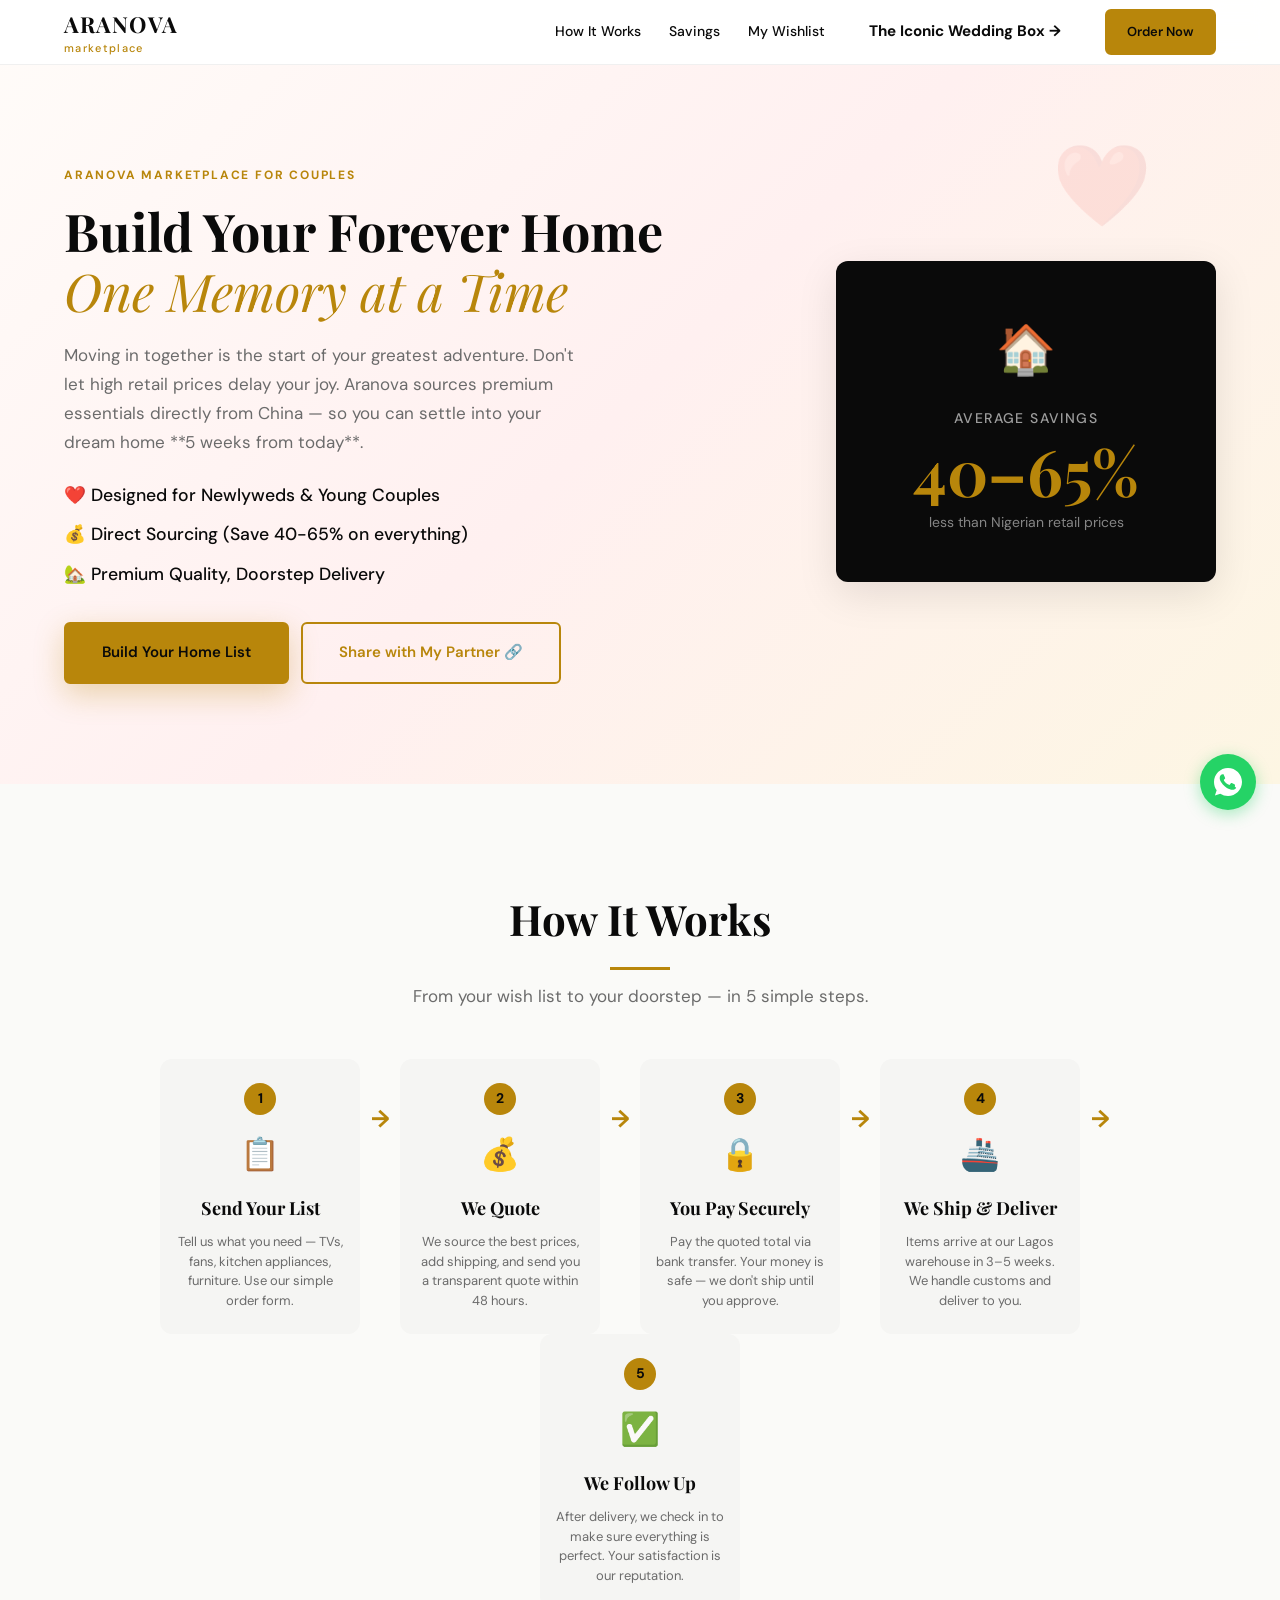
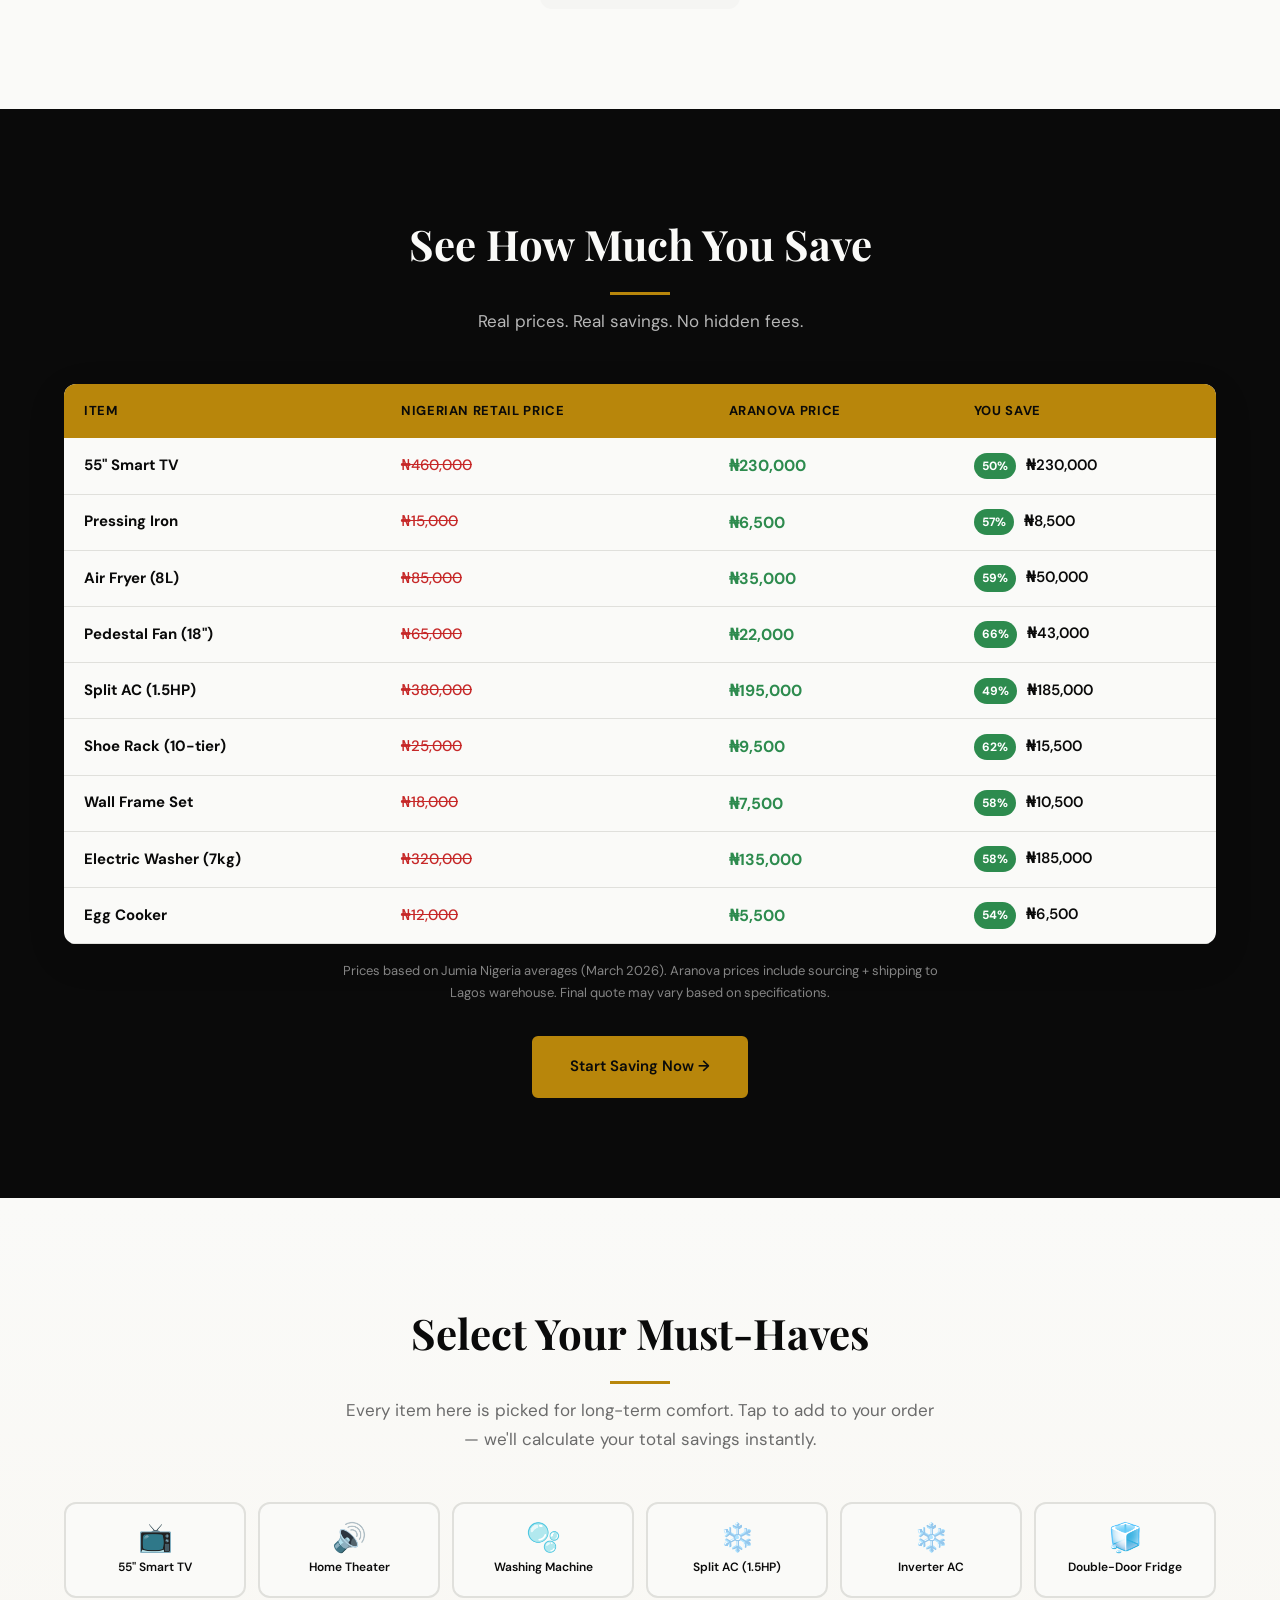
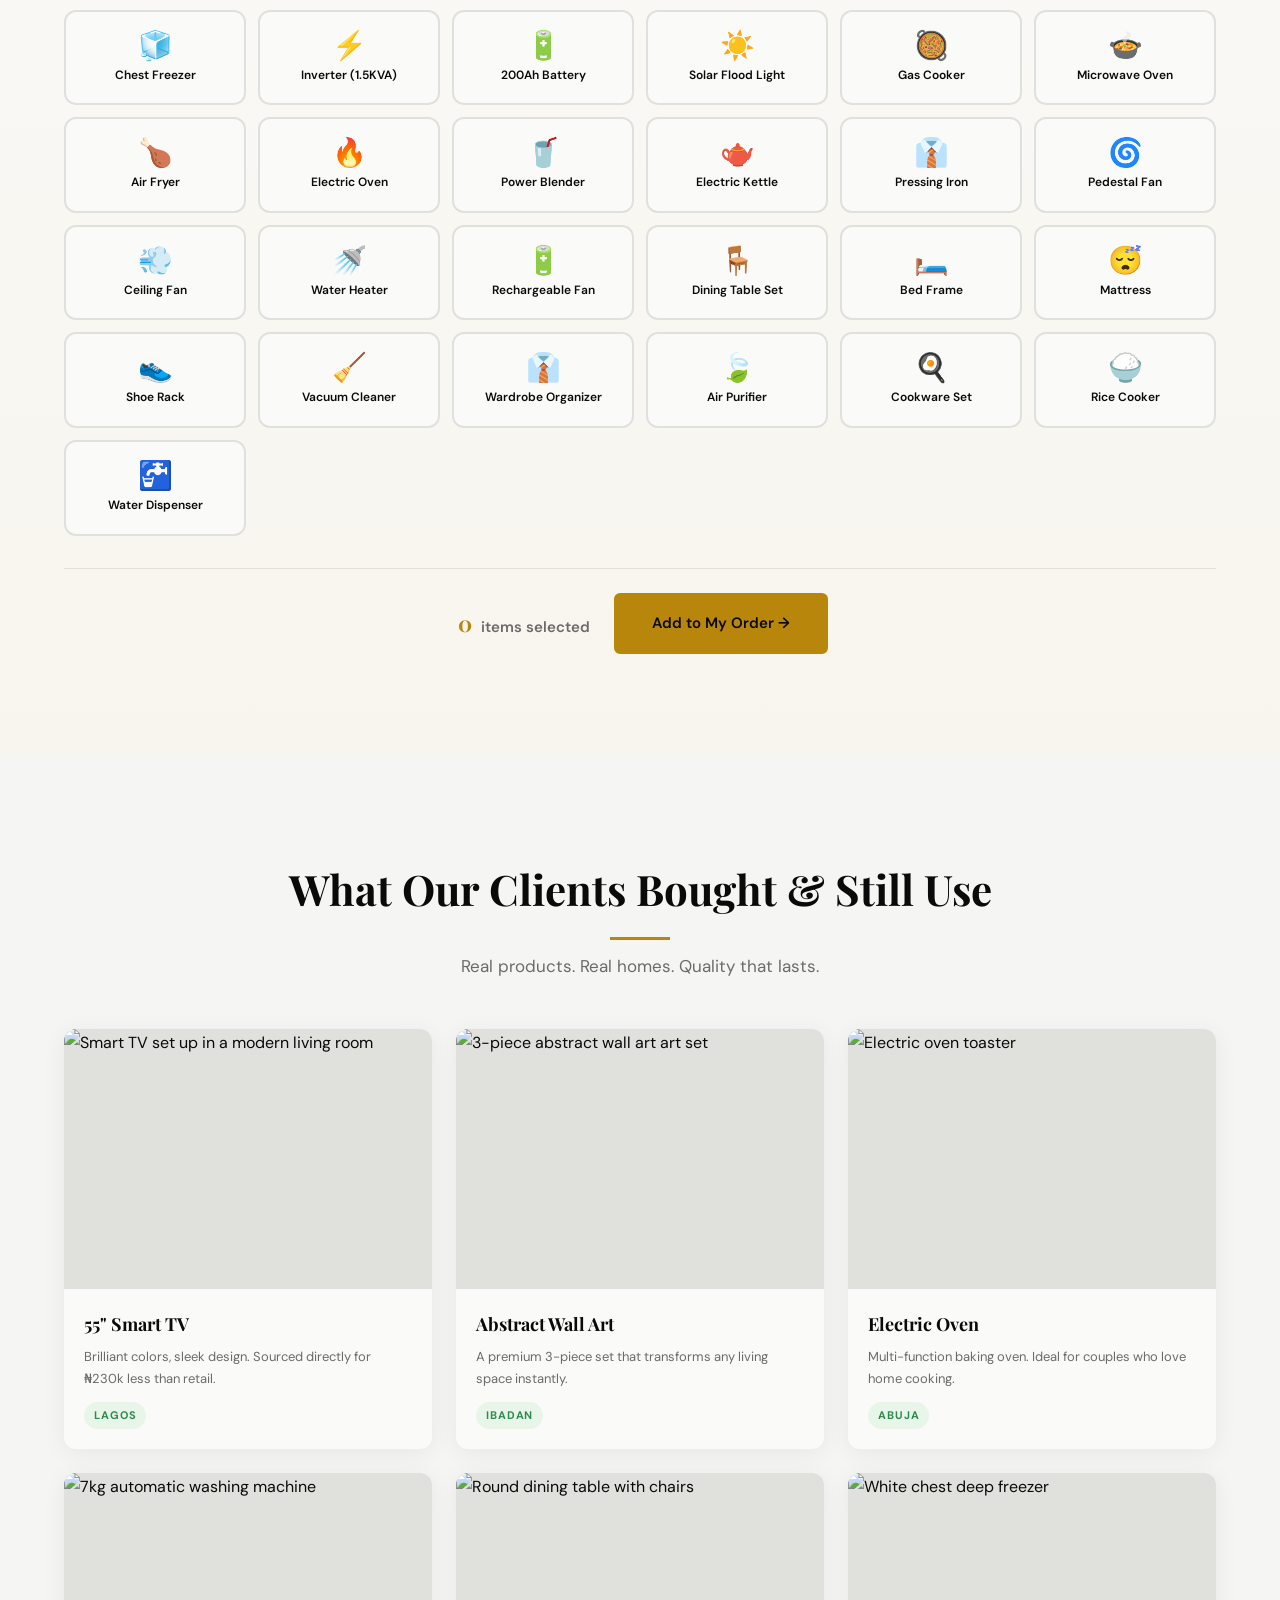
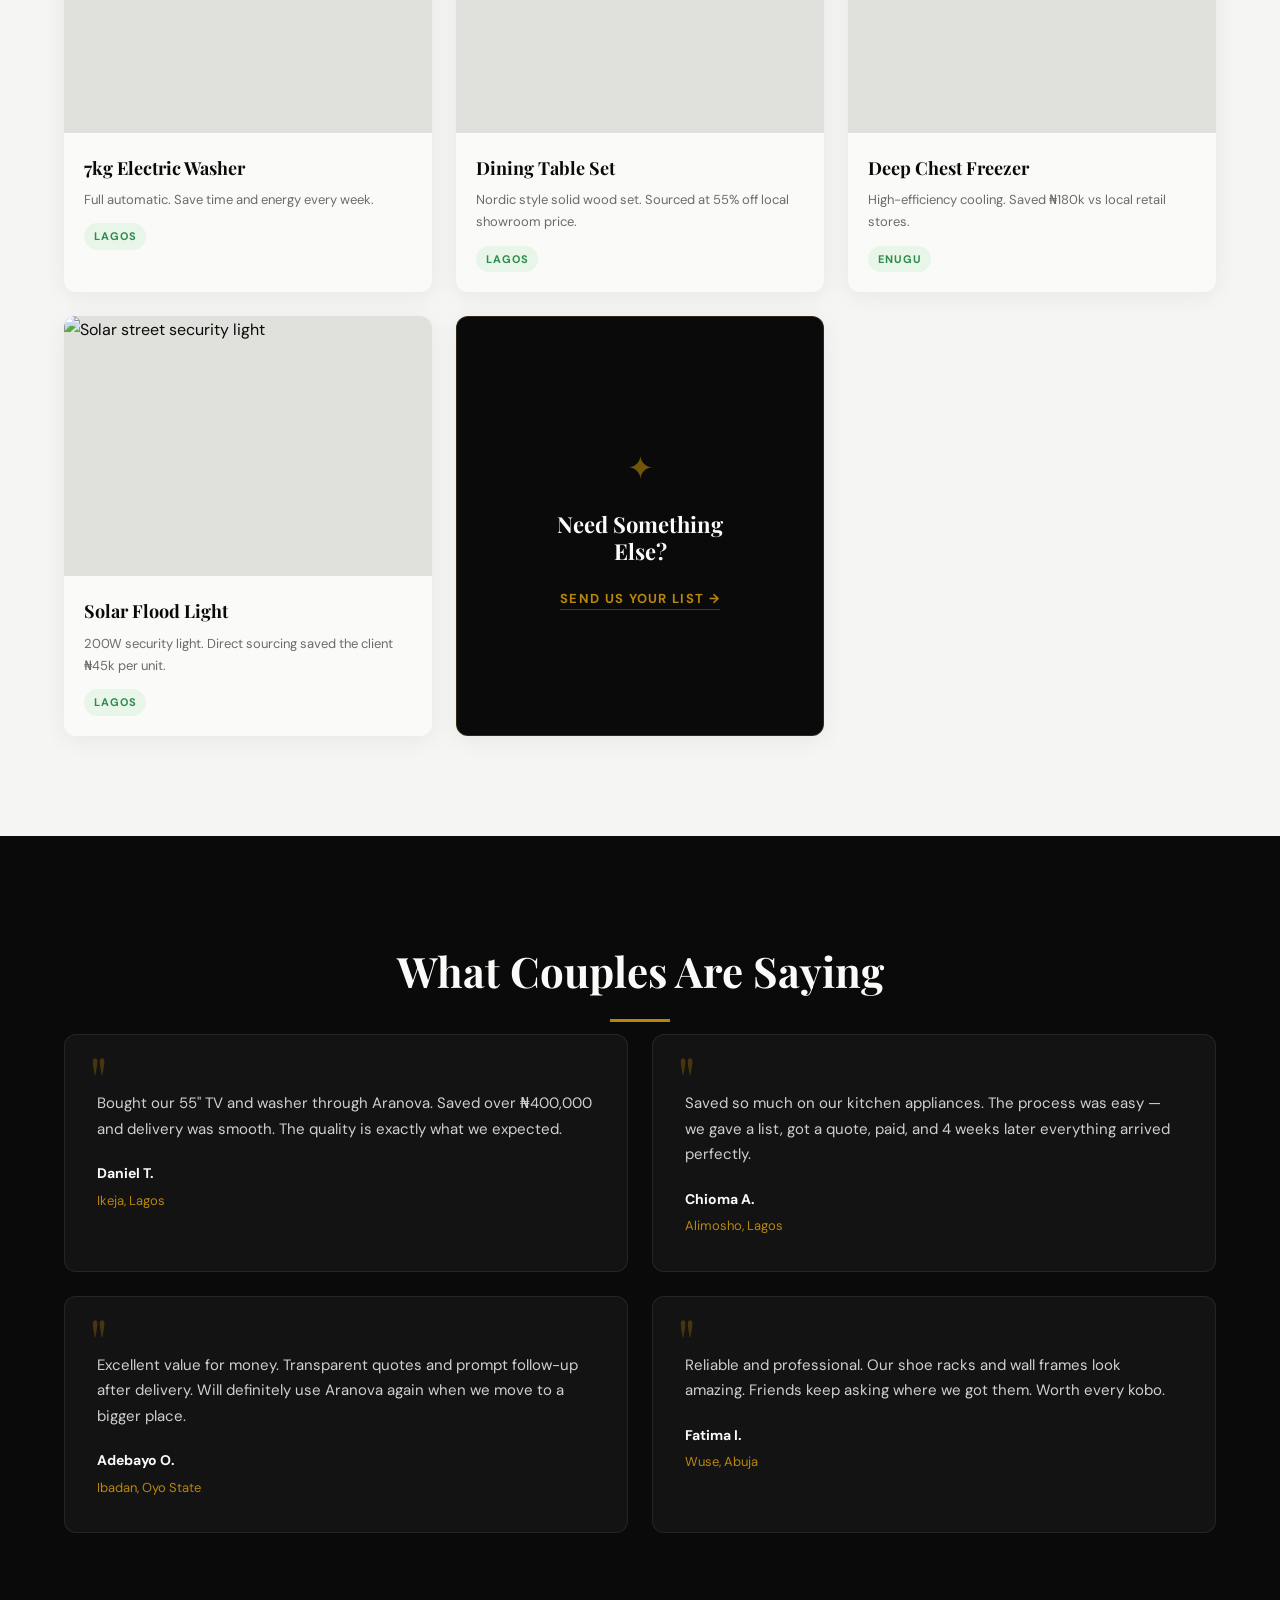
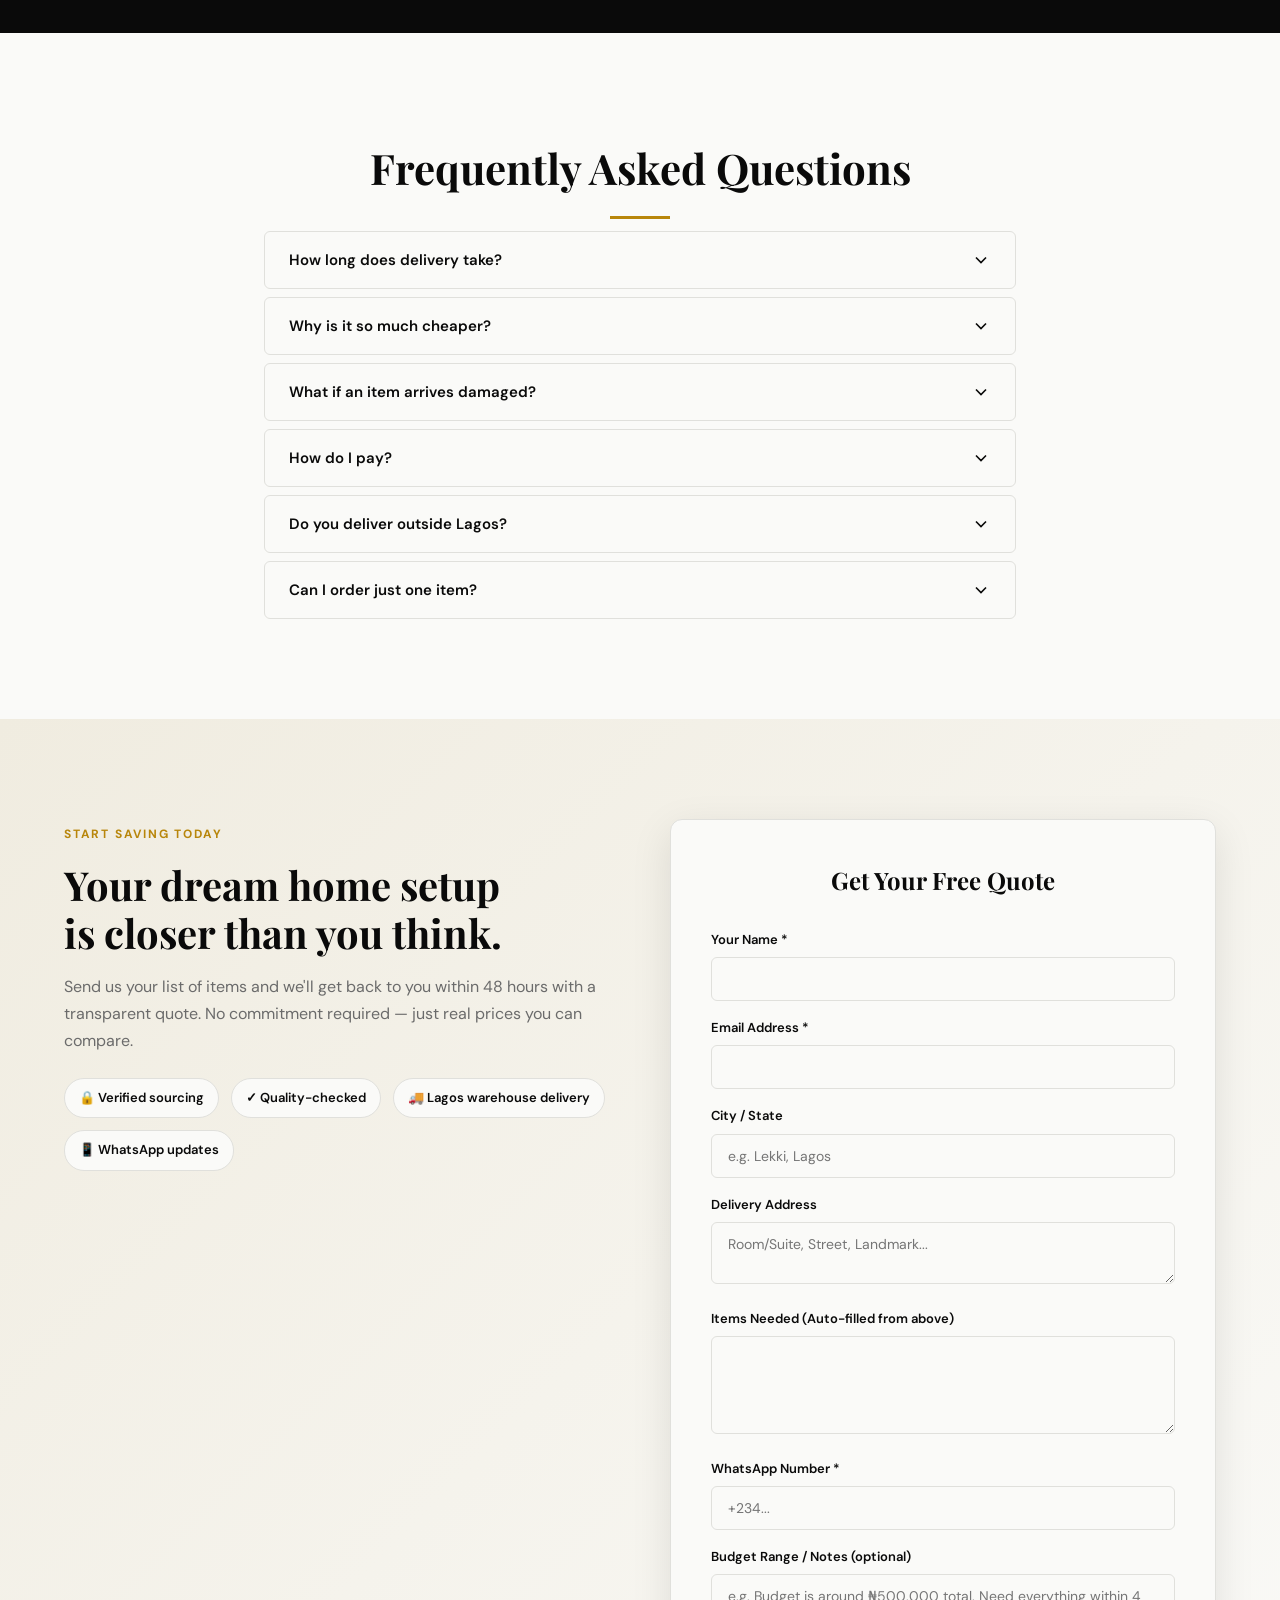
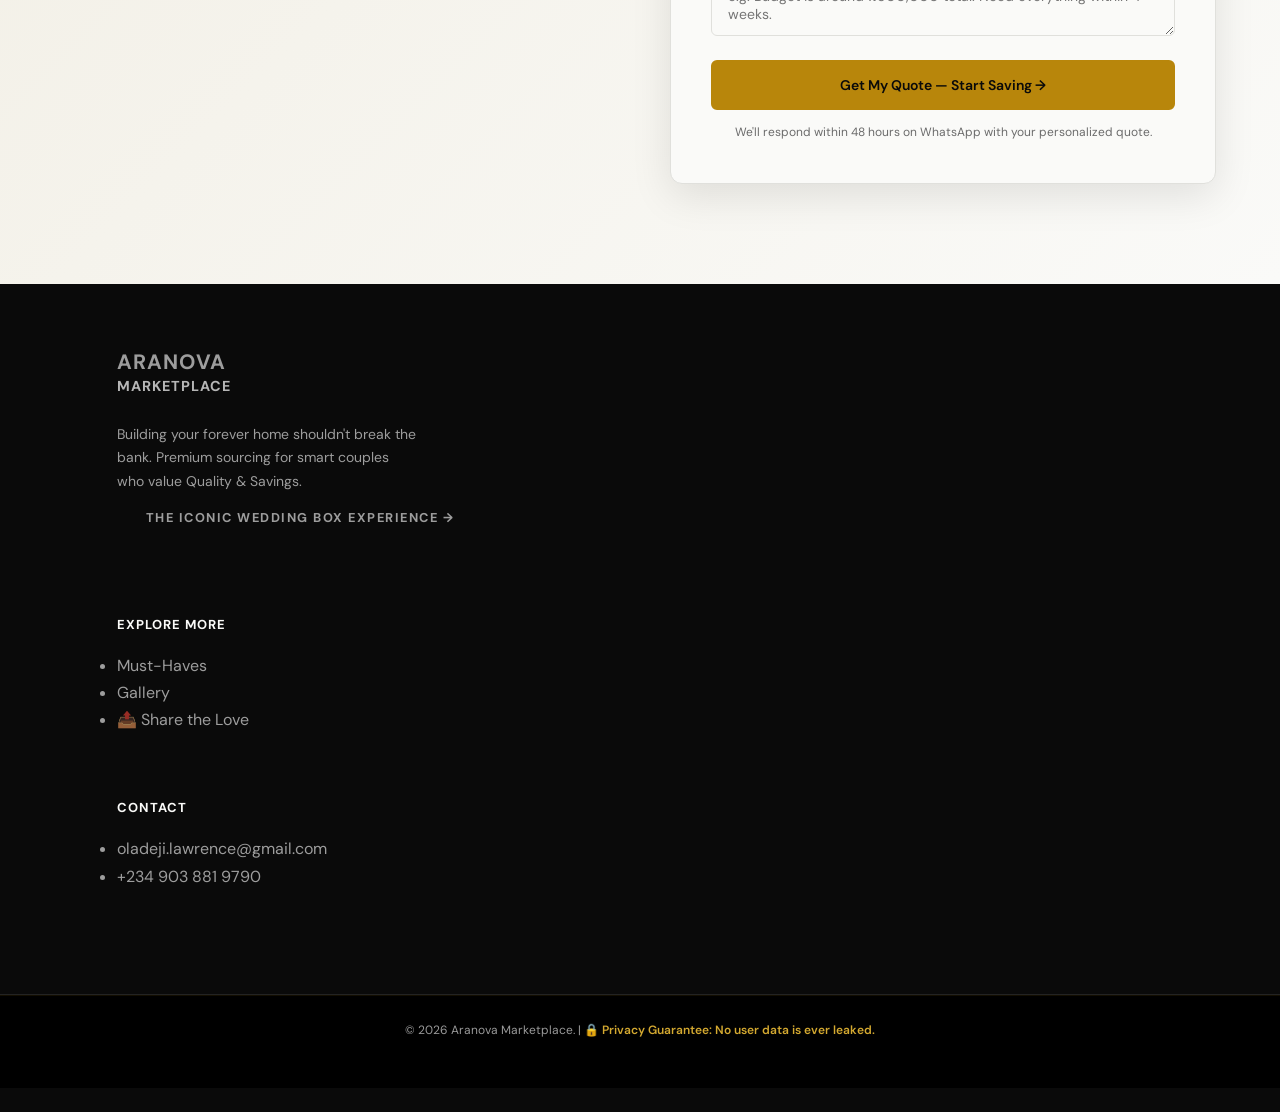
==== commit 50e40b78: "feat: complete luxury booking overhaul, brand assets, and marketplace Unsplash placeholders" ====
--- a/marketplace/index.html
+++ b/marketplace/index.html
@@ -336,27 +336,31 @@
                     <span class="essential-icon">😴</span>
                     <span class="essential-name">Mattress</span>
                 </button>
-                <button class="essential-item reveal" data-item="Shoe Rack (10-tier)">
+                <button class="essential-item reveal" data-item="Shoe Rack (10-tier)" data-savings="45000">
                     <span class="essential-icon">👟</span>
                     <span class="essential-name">Shoe Rack</span>
                 </button>
-                <button class="essential-item reveal" data-item="Vacuum Cleaner">
+                <button class="essential-item reveal" data-item="Vacuum Cleaner" data-savings="65000">
                     <span class="essential-icon">🧹</span>
                     <span class="essential-name">Vacuum Cleaner</span>
                 </button>
-                <button class="essential-item reveal" data-item="Wardrobe Organizer">
-                    <span class="essential-icon">👚</span>
-                    <span class="essential-name">Wardrobe Org.</span>
-                </button>
-                <button class="essential-item reveal" data-item="Kitchen Cookware Set">
+                <button class="essential-item reveal" data-item="Wardrobe Organizer" data-savings="35000">
+                    <span class="essential-icon">👔</span>
+                    <span class="essential-name">Wardrobe Organizer</span>
+                </button>
+                <button class="essential-item reveal" data-item="Air Purifier" data-savings="85000">
+                    <span class="essential-icon">🍃</span>
+                    <span class="essential-name">Air Purifier</span>
+                </button>
+                <button class="essential-item reveal" data-item="Kitchen Cookware Set" data-savings="90000">
                     <span class="essential-icon">🍳</span>
                     <span class="essential-name">Cookware Set</span>
                 </button>
-                <button class="essential-item reveal" data-item="Rice Cooker">
+                <button class="essential-item reveal" data-item="Rice Cooker" data-savings="40000">
                     <span class="essential-icon">🍚</span>
                     <span class="essential-name">Rice Cooker</span>
                 </button>
-                <button class="essential-item reveal" data-item="Water Dispenser">
+                <button class="essential-item reveal" data-item="Water Dispenser" data-savings="55000">
                     <span class="essential-icon">🚰</span>
                     <span class="essential-name">Water Dispenser</span>
                 </button>
@@ -379,8 +383,8 @@
             <div class="product-grid">
                 <div class="product-card reveal">
                     <div class="product-image">
-                        <img src="assets/smart-tv.jpg" alt="Smart TV set up in a modern living room" loading="lazy"
-                            width="400" height="400">
+                        <img src="https://images.unsplash.com/photo-1593359677879-a4bb92f829d1?auto=format&fit=crop&q=80&w=600"
+                            alt="Smart TV set up in a modern living room" loading="lazy" width="400" height="400">
                     </div>
                     <div class="product-info">
                         <h3>55" Smart TV</h3>
@@ -390,8 +394,8 @@
                 </div>
                 <div class="product-card reveal">
                     <div class="product-image">
-                        <img src="assets/wall-art.jpg" alt="3-piece abstract wall art art set" loading="lazy"
-                            width="400" height="400">
+                        <img src="https://images.unsplash.com/photo-1513519245088-0e12902e5a38?auto=format&fit=crop&q=80&w=600"
+                            alt="3-piece abstract wall art art set" loading="lazy" width="400" height="400">
                     </div>
                     <div class="product-info">
                         <h3>Abstract Wall Art</h3>
@@ -401,8 +405,8 @@
                 </div>
                 <div class="product-card reveal">
                     <div class="product-image">
-                        <img src="assets/electric-oven.jpg" alt="Electric oven toaster" loading="lazy" width="400"
-                            height="400">
+                        <img src="https://images.unsplash.com/photo-1584285458055-660cbf0d8a55?auto=format&fit=crop&q=80&w=600"
+                            alt="Electric oven toaster" loading="lazy" width="400" height="400">
                     </div>
                     <div class="product-info">
                         <h3>Electric Oven</h3>
@@ -412,8 +416,8 @@
                 </div>
                 <div class="product-card reveal">
                     <div class="product-image">
-                        <img src="assets/washing-machine.jpg" alt="7kg automatic washing machine" loading="lazy"
-                            width="400" height="500">
+                        <img src="https://images.unsplash.com/photo-1626806787461-102c1bfaaea1?auto=format&fit=crop&q=80&w=600"
+                            alt="7kg automatic washing machine" loading="lazy" width="400" height="500">
                     </div>
                     <div class="product-info">
                         <h3>7kg Electric Washer</h3>
@@ -423,13 +427,35 @@
                 </div>
                 <div class="product-card reveal">
                     <div class="product-image">
-                        <img src="assets/dining-set.jpg" alt="Round dining table with chairs" loading="lazy" width="400"
-                            height="400">
+                        <img src="https://images.unsplash.com/photo-1617806118233-18e1c12085c7?auto=format&fit=crop&q=80&w=600"
+                            alt="Round dining table with chairs" loading="lazy" width="400" height="400">
                     </div>
                     <div class="product-info">
                         <h3>Dining Table Set</h3>
-                        <p>Elegant round table with 2 cushioned chairs. Perfect for intimate meals.</p>
-                        <span class="product-tag">Abuja</span>
+                        <p>Nordic style solid wood set. Sourced at 55% off local showroom price.</p>
+                        <span class="product-tag">Lagos</span>
+                    </div>
+                </div>
+                <div class="product-card reveal">
+                    <div class="product-image">
+                        <img src="https://images.unsplash.com/photo-1588854337236-6889d631faa8?auto=format&fit=crop&q=80&w=600"
+                            alt="White chest deep freezer" loading="lazy" width="400" height="400">
+                    </div>
+                    <div class="product-info">
+                        <h3>Deep Chest Freezer</h3>
+                        <p>High-efficiency cooling. Saved ₦180k vs local retail stores.</p>
+                        <span class="product-tag">Enugu</span>
+                    </div>
+                </div>
+                <div class="product-card reveal">
+                    <div class="product-image">
+                        <img src="https://images.unsplash.com/photo-1584622781564-1d987f7333c1?auto=format&fit=crop&q=80&w=600"
+                            alt="Solar street security light" loading="lazy" width="400" height="400">
+                    </div>
+                    <div class="product-info">
+                        <h3>Solar Flood Light</h3>
+                        <p>200W security light. Direct sourcing saved the client ₦45k per unit.</p>
+                        <span class="product-tag">Lagos</span>
                     </div>
                 </div>
                 <!-- 6th CTA card -->
@@ -617,25 +643,21 @@
                         <input type="email" id="formEmail" name="email" required autocomplete="email">
                     </div>
                     <div class="form-group">
+                        <label for="formCity">City / State</label>
+                        <input type="text" id="formCity" name="city" placeholder="e.g. Lekki, Lagos" required>
+                    </div>
+                    <div class="form-group">
+                        <label for="formAddress">Delivery Address</label>
+                        <textarea id="formAddress" name="address" placeholder="Room/Suite, Street, Landmark..." rows="2"
+                            required></textarea>
+                    </div>
+                    <div class="form-group">
+                        <label for="formItems">Items Needed (Auto-filled from above)</label>
+                        <textarea id="formItems" name="items" rows="4" readonly required></textarea>
+                    </div>
+                    <div class="form-group">
                         <label for="formPhone">WhatsApp Number *</label>
                         <input type="tel" id="formPhone" name="phone" required placeholder="+234..." autocomplete="tel">
-                    </div>
-                    <div class="form-group">
-                        <label for="formCity">Delivery City / State *</label>
-                        <select id="formCity" name="delivery_city" required>
-                            <option value="">Select…</option>
-                            <option>Lagos — Mainland</option>
-                            <option>Lagos — Island</option>
-                            <option>Ibadan, Oyo</option>
-                            <option>Abuja, FCT</option>
-                            <option>Port Harcourt, Rivers</option>
-                            <option>Other (specify in notes)</option>
-                        </select>
-                    </div>
-                    <div class="form-group">
-                        <label for="formItems">List of Items You Need *</label>
-                        <textarea id="formItems" name="items" rows="5" required
-                            placeholder="e.g.&#10;1x 55&quot; Smart TV&#10;1x Air Fryer 8L&#10;2x Pedestal Fan 18&quot;&#10;1x Electric Washer 7kg"></textarea>
                     </div>
                     <div class="form-group">
                         <label for="formBudget">Budget Range / Notes (optional)</label>
@@ -655,36 +677,37 @@
     <!-- FOOTER                                       -->
     <!-- ============================================ -->
     <footer class="footer">
-        <div class="container">
-            <div class="footer-top">
-                <div class="footer-logo">
-                    <span class="footer-brand">ARANOVA</span>
-                    <span class="footer-brand-sub">marketplace</span>
-                    <p>Direct sourcing. Big savings. Trusted quality.</p>
-                </div>
-                <div class="footer-steps">
-                    <h4>Quick Start</h4>
-                    <ol>
-                        <li>Send your list</li>
-                        <li>Receive quote (48hrs)</li>
-                        <li>Pay securely</li>
-                        <li>Receive goods (3–5 weeks)</li>
-                    </ol>
-                </div>
-                <div class="footer-contact">
-                    <h4>Contact</h4>
-                    <ul>
-                        <li><a href="../index.html" style="color: var(--gold-deep); font-weight: 600;">The Iconic
-                                Wedding Box Experience →</a></li>
-                        <li><a href="mailto:oladeji.lawrence@gmail.com">oladeji.lawrence@gmail.com</a></li>
-                        <li><a href="https://wa.me/2349038819790?text=Hi%20Aranova%20Marketplace%2C%20I%27d%20like%20to%20get%20a%20quote%20for%20some%20items."
-                                target="_blank" rel="noopener">+234 903 881 9790</a></li>
-                    </ul>
-                </div>
-            </div>
-            <div class="footer-bottom">
-                <p>&copy; 2026 Aranova Marketplace. **Privacy Guarantee**: No user data is shared with third parties.
-                    All orders are encrypted and handled directly via WhatsApp for your security.</p>
+        <div class="footer-top">
+            <div class="container">
+                <div class="footer-grid">
+                    <div class="footer-col reveal">
+                        <h3 class="luxury-logo">ARANOVA <span class="sub">marketplace</span></h3>
+                        <p>Building your forever home shouldn't break the bank. Premium sourcing for smart couples who
+                            value Quality & Savings.</p>
+                        <a href="../index.html" class="btn btn-gold-luxury">The Iconic Wedding Box Experience →</a>
+                    </div>
+                    <div class="footer-col reveal">
+                        <h4>Explore More</h4>
+                        <ul>
+                            <li><a href="#essentials">Must-Haves</a></li>
+                            <li><a href="#gallery">Gallery</a></li>
+                            <li><a href="javascript:void(0)" onclick="shareToSocial()">📤 Share the Love</a></li>
+                        </ul>
+                    </div>
+                    <div class="footer-col reveal">
+                        <h4>Contact</h4>
+                        <ul>
+                            <li><a href="mailto:oladeji.lawrence@gmail.com">oladeji.lawrence@gmail.com</a></li>
+                            <li><a href="https://wa.me/2349038819790" target="_blank">+234 903 881 9790</a></li>
+                        </ul>
+                    </div>
+                </div>
+            </div>
+        </div>
+        <div class="footer-bottom">
+            <div class="container">
+                <p>&copy; 2026 Aranova Marketplace. | <span class="privacy-lock">🔒 Privacy Guarantee: No user data is
+                        ever leaked.</span></p>
             </div>
         </div>
     </footer>
--- a/marketplace/marketplace.css
+++ b/marketplace/marketplace.css
@@ -792,7 +792,61 @@
     border-radius: 20px;
 }
 
-/* CTA Card */
+/* Luxury Button & Footer */
+.btn-gold-luxury {
+    border: 1.5px solid var(--gold-deep);
+    color: var(--gold-deep);
+    background: transparent;
+    padding: 0.8rem 1.8rem;
+    border-radius: 40px;
+    font-weight: 700;
+    text-transform: uppercase;
+    letter-spacing: 1.5px;
+    font-size: 0.8rem;
+    transition: all 0.4s cubic-bezier(0.175, 0.885, 0.32, 1.275);
+    display: inline-block;
+}
+
+.btn-gold-luxury:hover {
+    background: var(--gold-deep);
+    color: #fff !important;
+    transform: translateY(-3px);
+    box-shadow: 0 10px 25px rgba(184, 134, 11, 0.25);
+}
+
+.footer-bottom {
+    background: #000;
+    padding: 5rem 0 3rem;
+    border-top: 1px solid rgba(184, 134, 11, 0.1);
+}
+
+.footer-grid {
+    display: grid;
+    grid-template-columns: repeat(auto-fit, minmax(280px, 1fr));
+    gap: 4rem;
+    margin-bottom: 4rem;
+}
+
+.footer-col h3 {
+    color: var(--gold-deep);
+    margin-bottom: 1.5rem;
+    font-size: 1.3rem;
+    letter-spacing: 1px;
+}
+
+.footer-legal {
+    text-align: center;
+    border-top: 1px solid rgba(255, 255, 255, 0.05);
+    padding-top: 2rem;
+    font-size: 0.85rem;
+    opacity: 0.6;
+}
+
+.privacy-lock {
+    color: var(--gold-light);
+    font-weight: 600;
+}
+
 .product-cta-card {
     display: flex;
     align-items: center;
@@ -1542,7 +1596,24 @@
     box-shadow: 0 12px 32px rgba(0, 0, 0, 0.2);
 }
 
-/* ─── Enhanced Savings Row ─── */
+/* ─── Enhanced Savings ─── */
+.luxury-logo {
+    color: var(--gold-deep);
+    font-size: 1.8rem;
+    letter-spacing: 3px;
+    margin-bottom: 1.5rem;
+    text-transform: uppercase;
+}
+
+.luxury-logo .sub {
+    font-size: 0.9rem;
+    letter-spacing: 1px;
+    color: #fff;
+    opacity: 0.7;
+    display: block;
+    margin-top: -5px;
+}
+
 .savings-table tbody tr {
     transition: background 0.2s, transform 0.15s;
 }
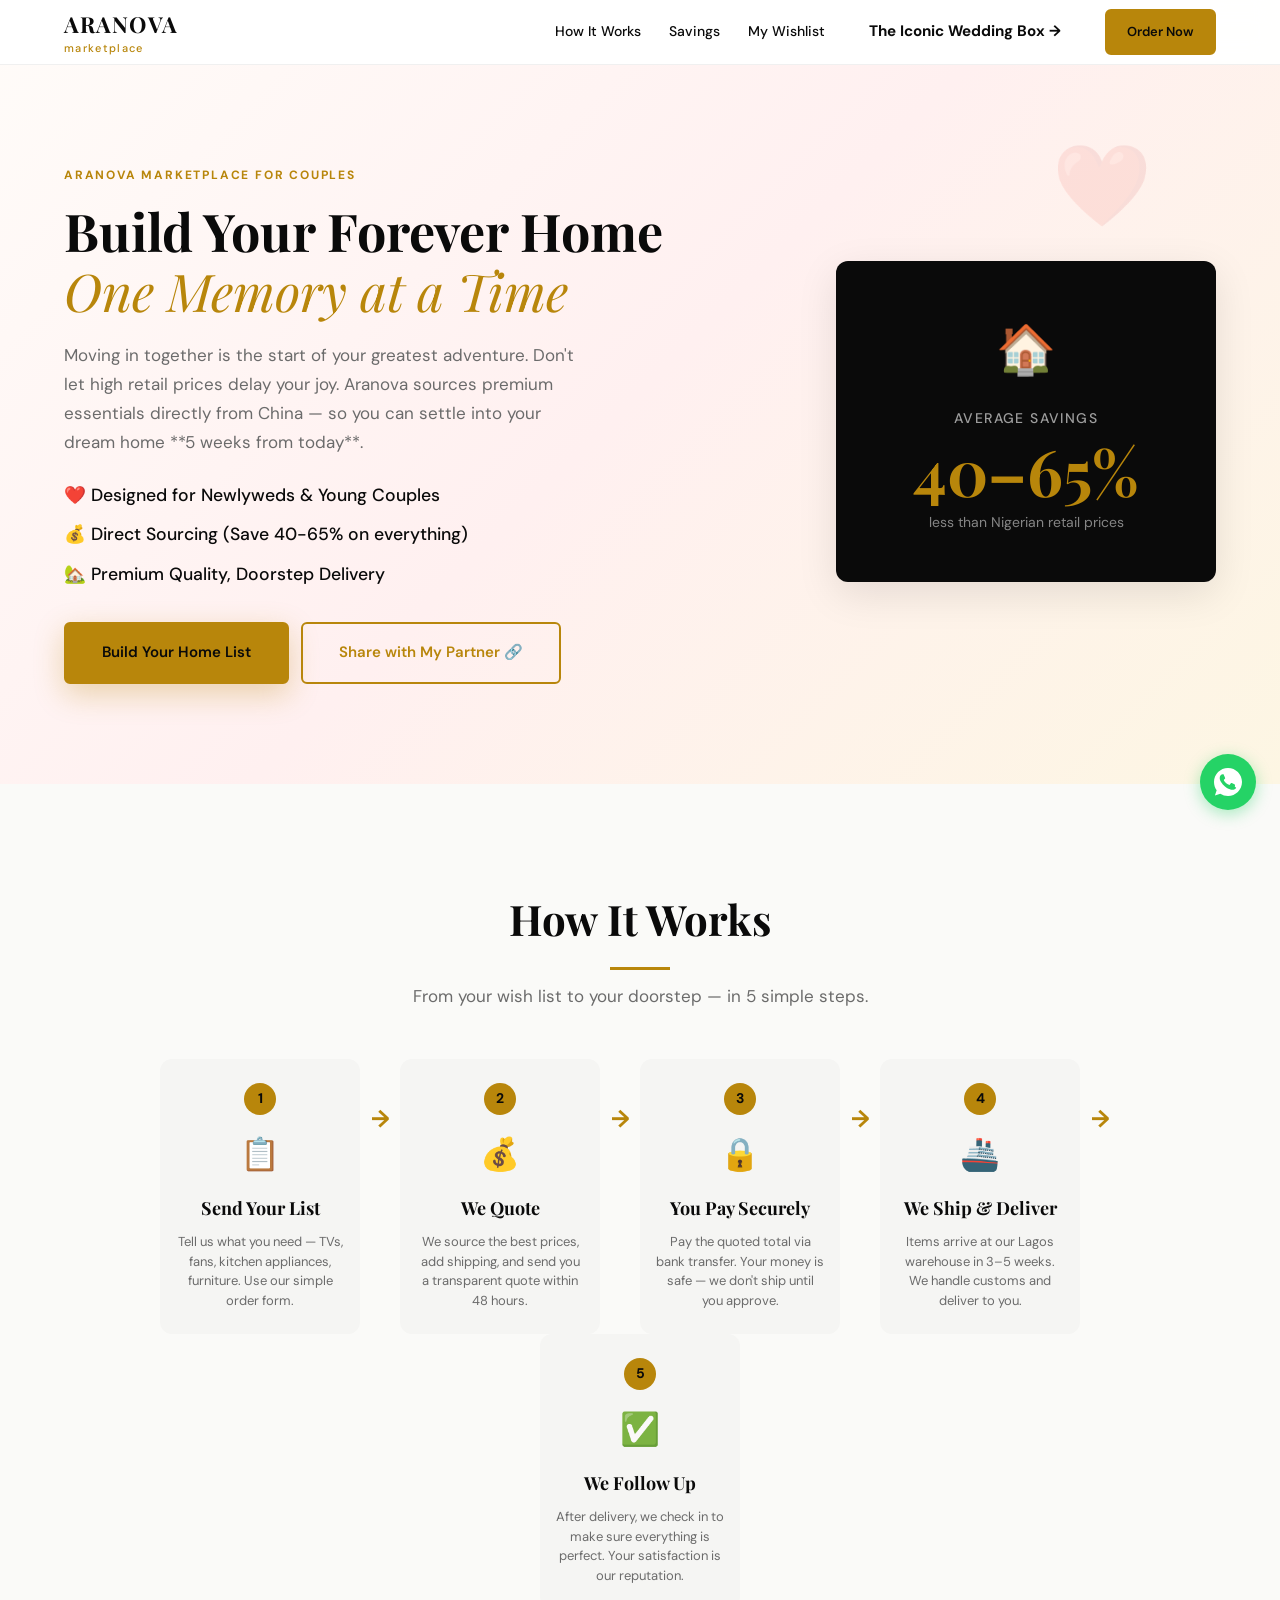
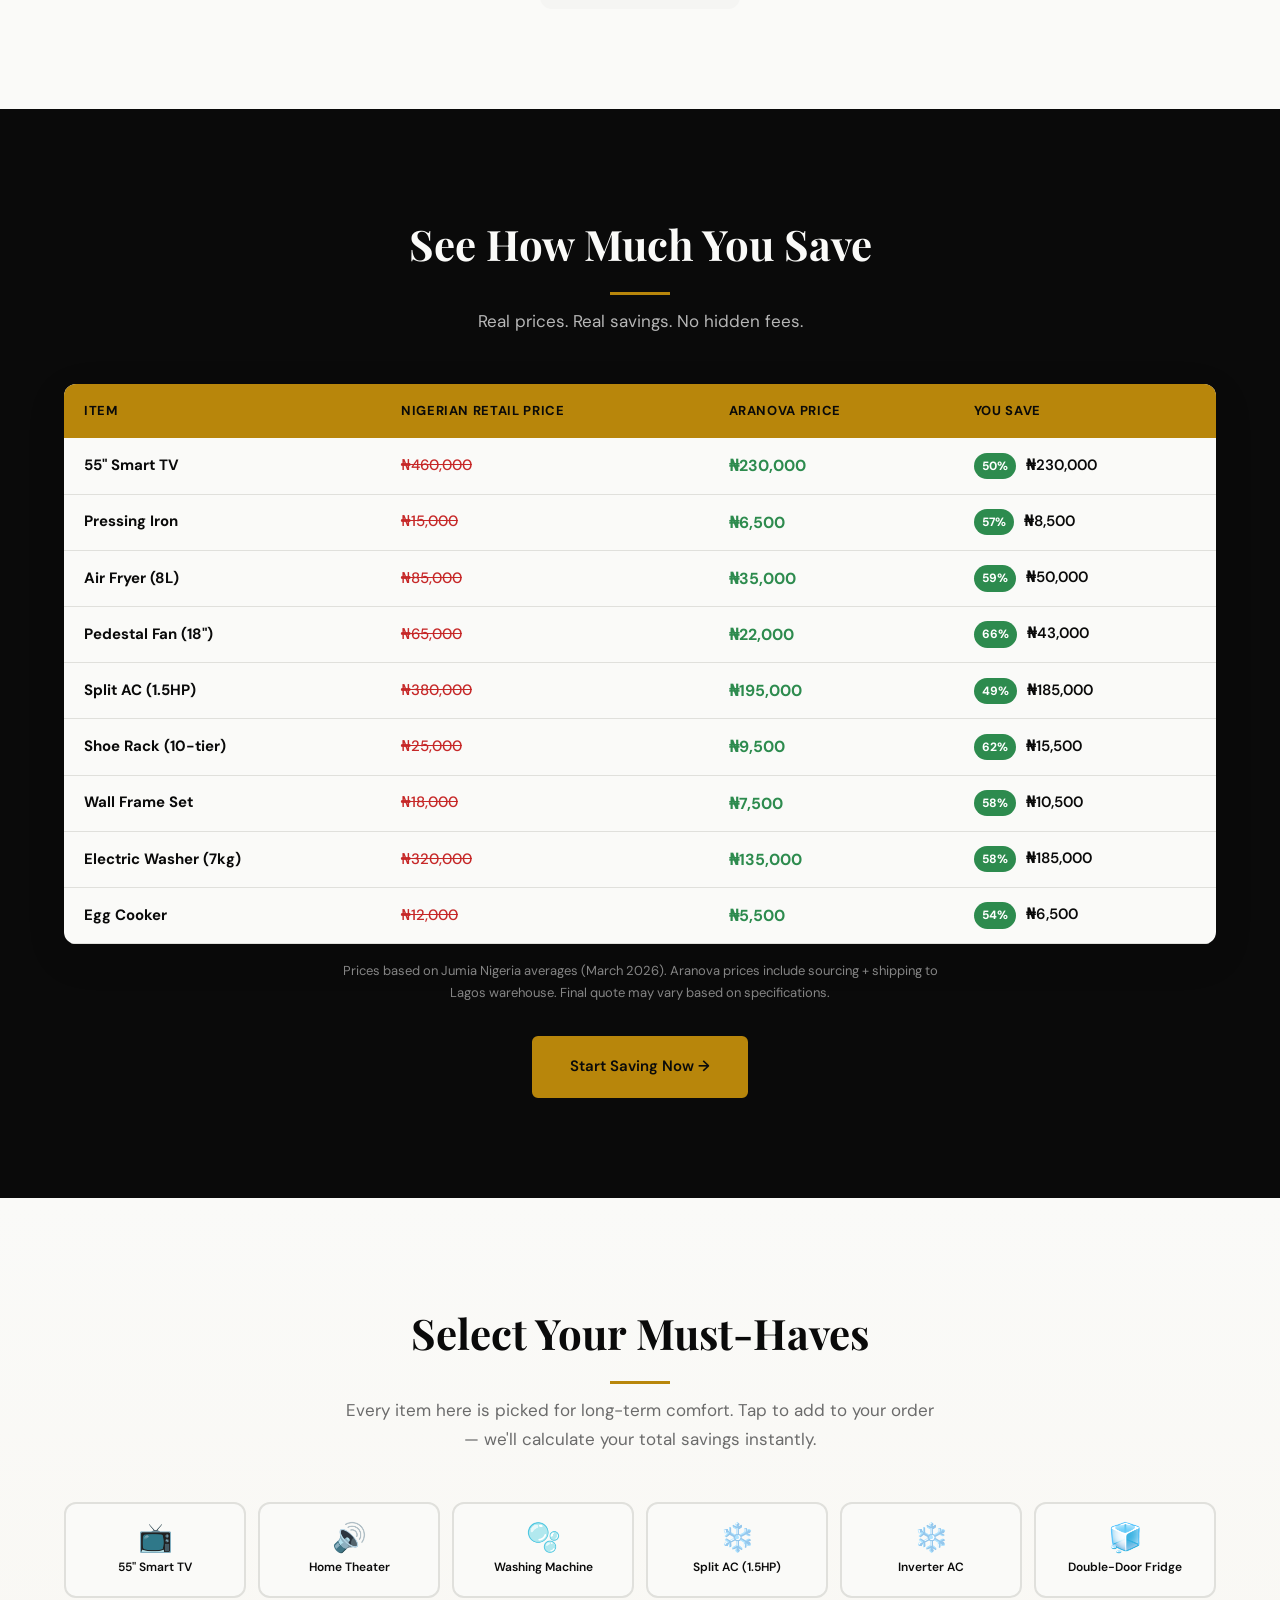
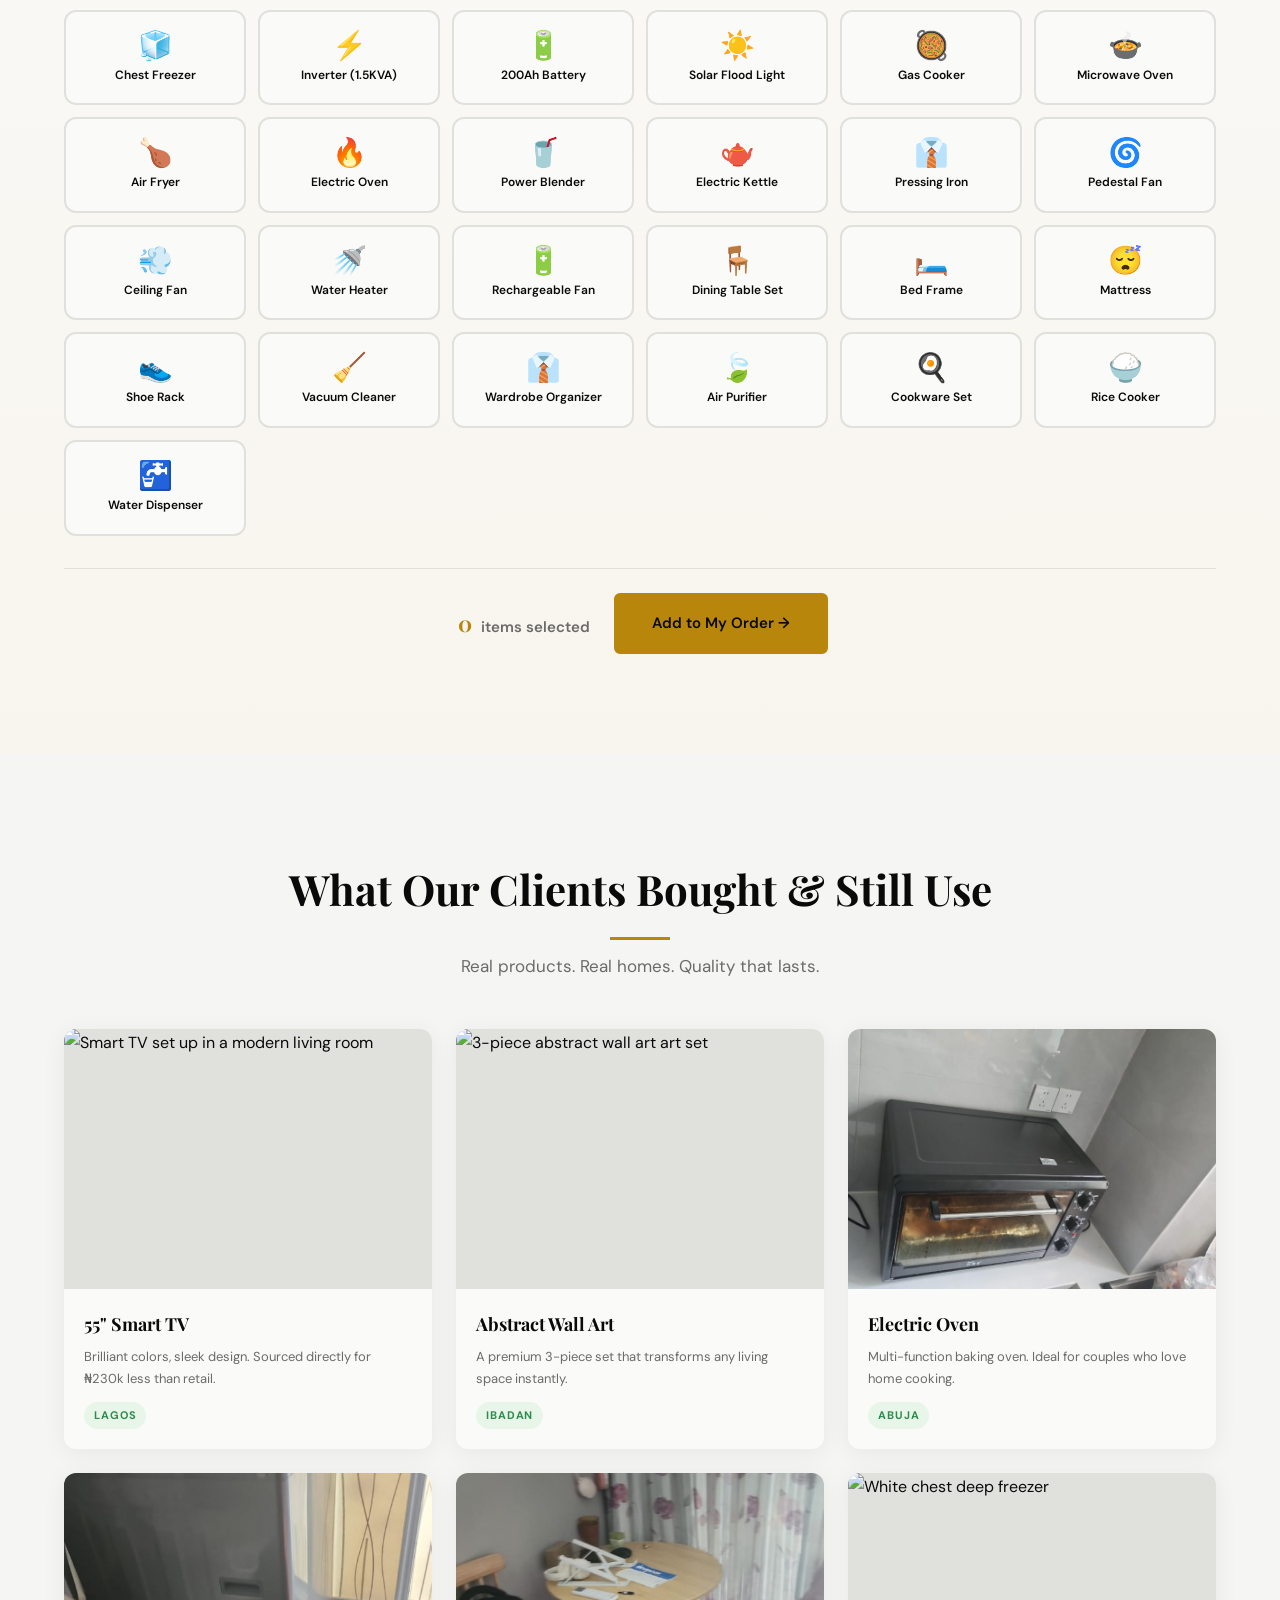
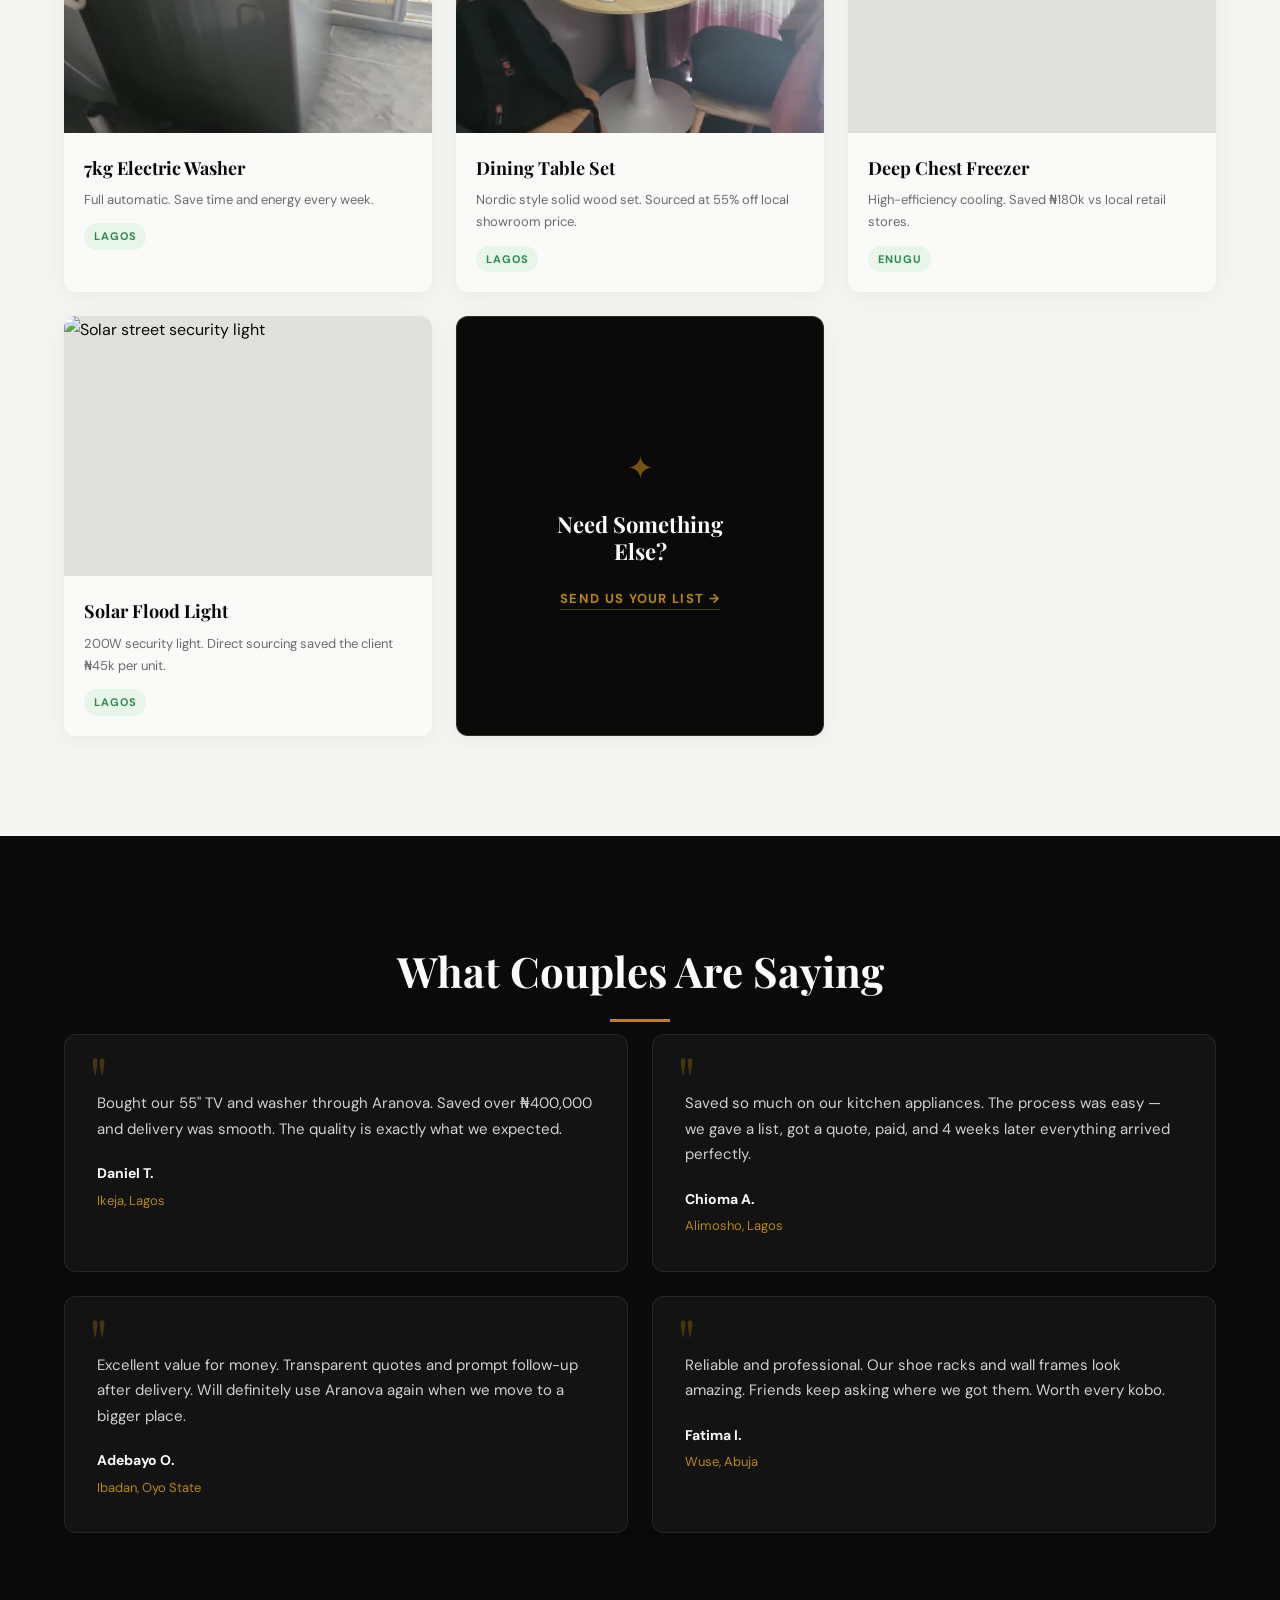
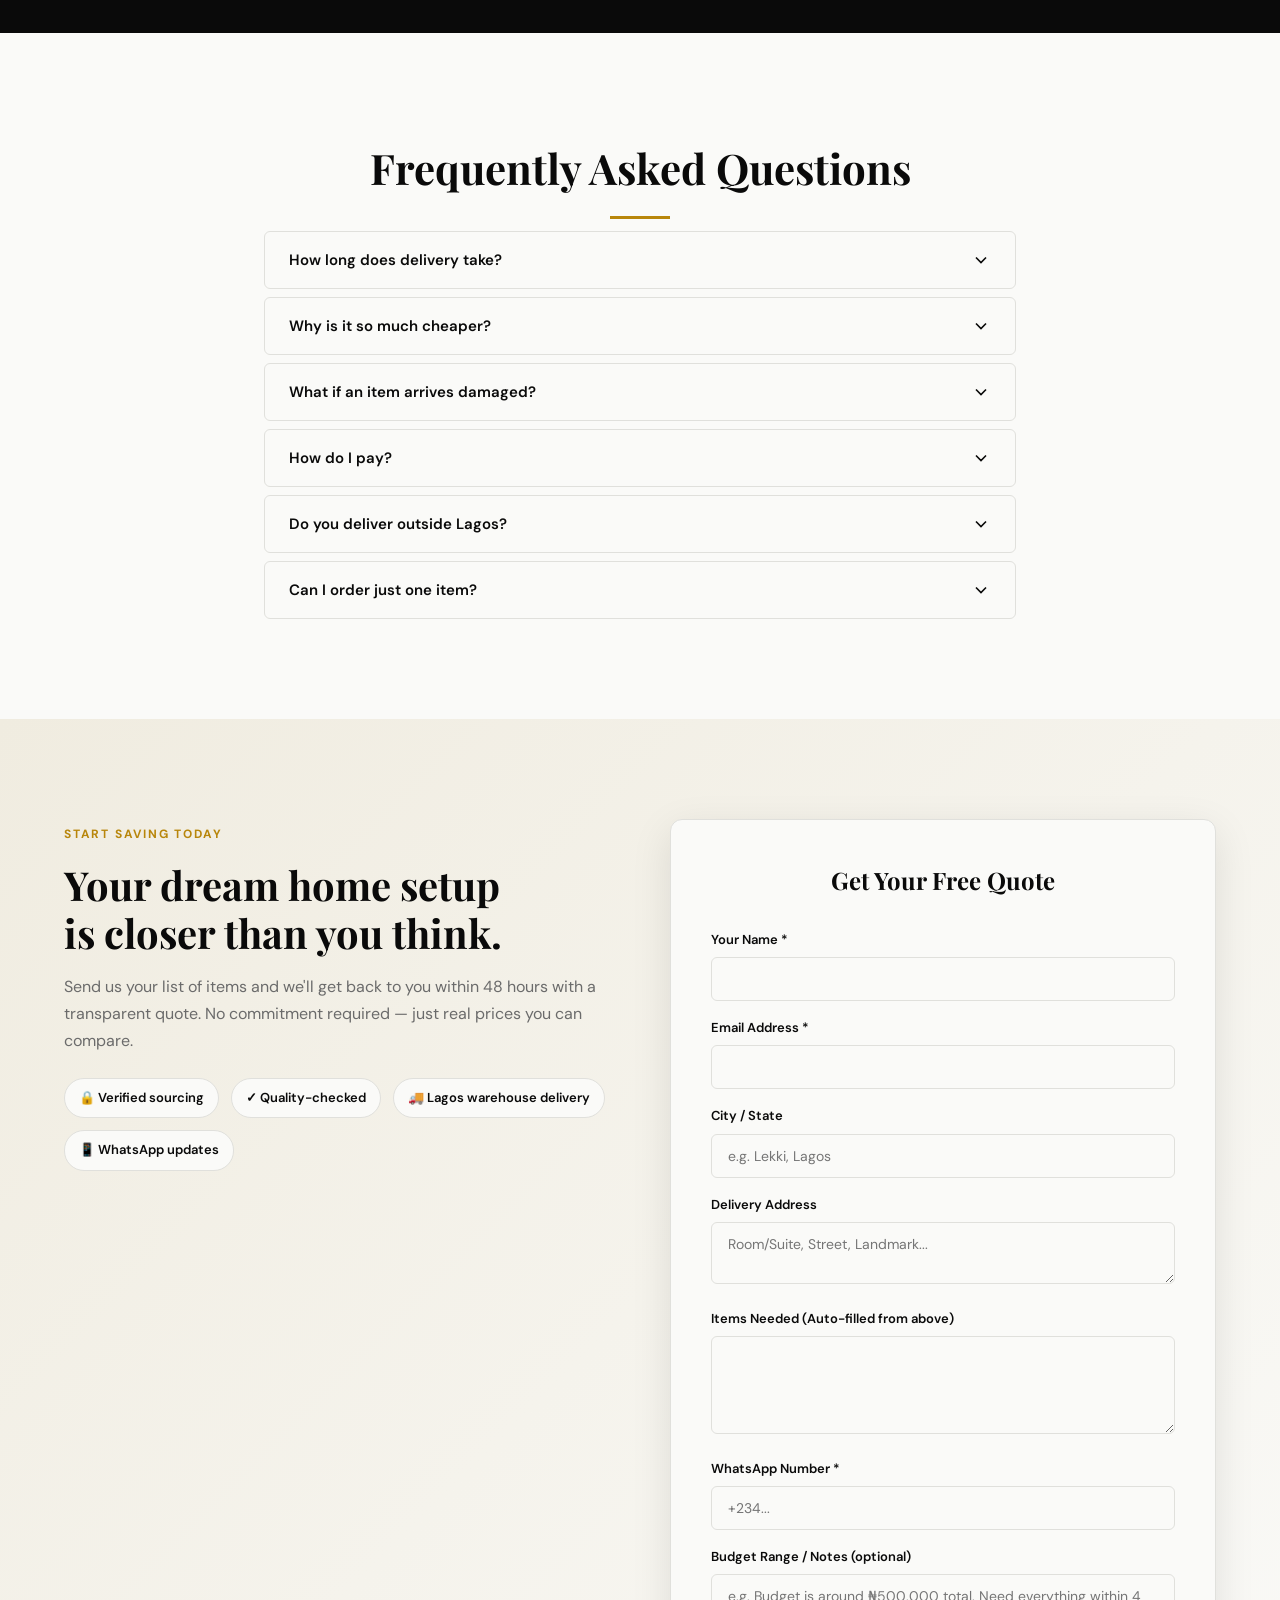
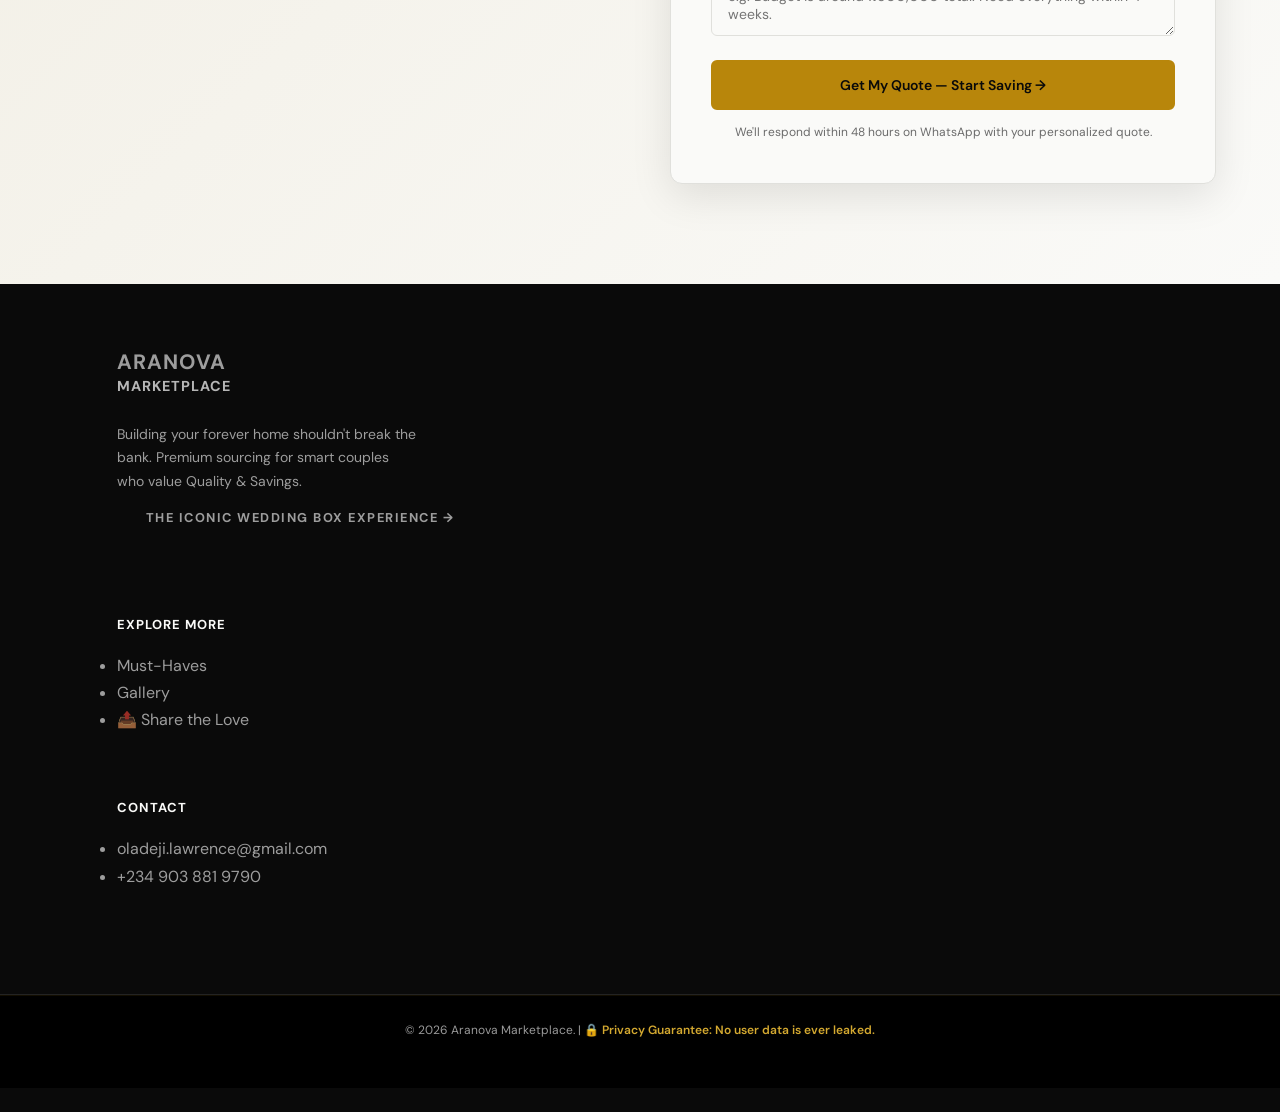
==== commit 00846abd: "chore: revert marketplace image paths to support authentic local photography" ====
--- a/marketplace/index.html
+++ b/marketplace/index.html
@@ -383,8 +383,8 @@
             <div class="product-grid">
                 <div class="product-card reveal">
                     <div class="product-image">
-                        <img src="https://images.unsplash.com/photo-1593359677879-a4bb92f829d1?auto=format&fit=crop&q=80&w=600"
-                            alt="Smart TV set up in a modern living room" loading="lazy" width="400" height="400">
+                        <img src="assets/smart-tv.jpg" alt="Smart TV set up in a modern living room" loading="lazy"
+                            width="400" height="400">
                     </div>
                     <div class="product-info">
                         <h3>55" Smart TV</h3>
@@ -394,8 +394,8 @@
                 </div>
                 <div class="product-card reveal">
                     <div class="product-image">
-                        <img src="https://images.unsplash.com/photo-1513519245088-0e12902e5a38?auto=format&fit=crop&q=80&w=600"
-                            alt="3-piece abstract wall art art set" loading="lazy" width="400" height="400">
+                        <img src="assets/wall-art.jpg" alt="3-piece abstract wall art art set" loading="lazy"
+                            width="400" height="400">
                     </div>
                     <div class="product-info">
                         <h3>Abstract Wall Art</h3>
@@ -405,8 +405,8 @@
                 </div>
                 <div class="product-card reveal">
                     <div class="product-image">
-                        <img src="https://images.unsplash.com/photo-1584285458055-660cbf0d8a55?auto=format&fit=crop&q=80&w=600"
-                            alt="Electric oven toaster" loading="lazy" width="400" height="400">
+                        <img src="assets/electric-oven.jpg" alt="Electric oven toaster" loading="lazy" width="400"
+                            height="400">
                     </div>
                     <div class="product-info">
                         <h3>Electric Oven</h3>
@@ -416,8 +416,8 @@
                 </div>
                 <div class="product-card reveal">
                     <div class="product-image">
-                        <img src="https://images.unsplash.com/photo-1626806787461-102c1bfaaea1?auto=format&fit=crop&q=80&w=600"
-                            alt="7kg automatic washing machine" loading="lazy" width="400" height="500">
+                        <img src="assets/washing-machine.jpg" alt="7kg automatic washing machine" loading="lazy"
+                            width="400" height="500">
                     </div>
                     <div class="product-info">
                         <h3>7kg Electric Washer</h3>
@@ -427,8 +427,8 @@
                 </div>
                 <div class="product-card reveal">
                     <div class="product-image">
-                        <img src="https://images.unsplash.com/photo-1617806118233-18e1c12085c7?auto=format&fit=crop&q=80&w=600"
-                            alt="Round dining table with chairs" loading="lazy" width="400" height="400">
+                        <img src="assets/dining-set.jpg" alt="Round dining table with chairs" loading="lazy" width="400"
+                            height="400">
                     </div>
                     <div class="product-info">
                         <h3>Dining Table Set</h3>
@@ -438,8 +438,8 @@
                 </div>
                 <div class="product-card reveal">
                     <div class="product-image">
-                        <img src="https://images.unsplash.com/photo-1588854337236-6889d631faa8?auto=format&fit=crop&q=80&w=600"
-                            alt="White chest deep freezer" loading="lazy" width="400" height="400">
+                        <img src="assets/chest-freezer.jpg" alt="White chest deep freezer" loading="lazy" width="400"
+                            height="400">
                     </div>
                     <div class="product-info">
                         <h3>Deep Chest Freezer</h3>
@@ -449,8 +449,8 @@
                 </div>
                 <div class="product-card reveal">
                     <div class="product-image">
-                        <img src="https://images.unsplash.com/photo-1584622781564-1d987f7333c1?auto=format&fit=crop&q=80&w=600"
-                            alt="Solar street security light" loading="lazy" width="400" height="400">
+                        <img src="assets/solar-light.jpg" alt="Solar street security light" loading="lazy" width="400"
+                            height="400">
                     </div>
                     <div class="product-info">
                         <h3>Solar Flood Light</h3>
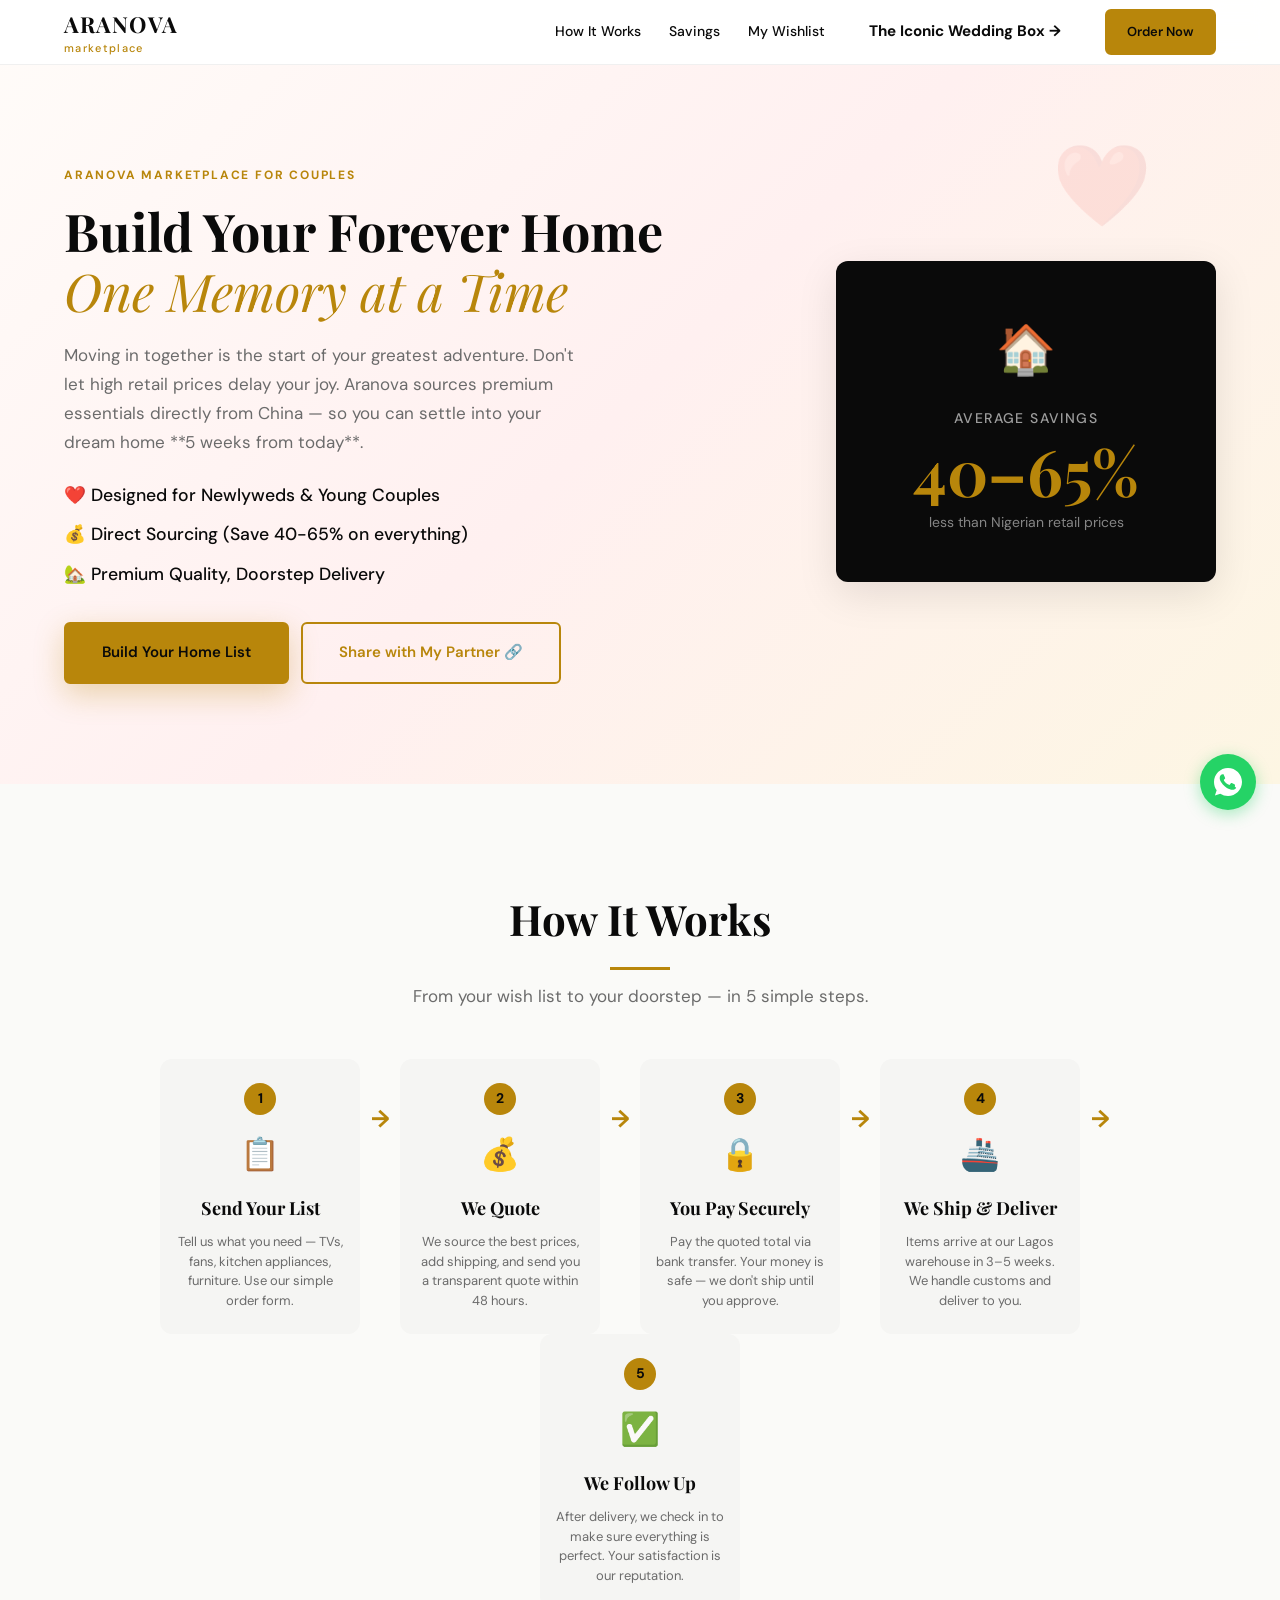
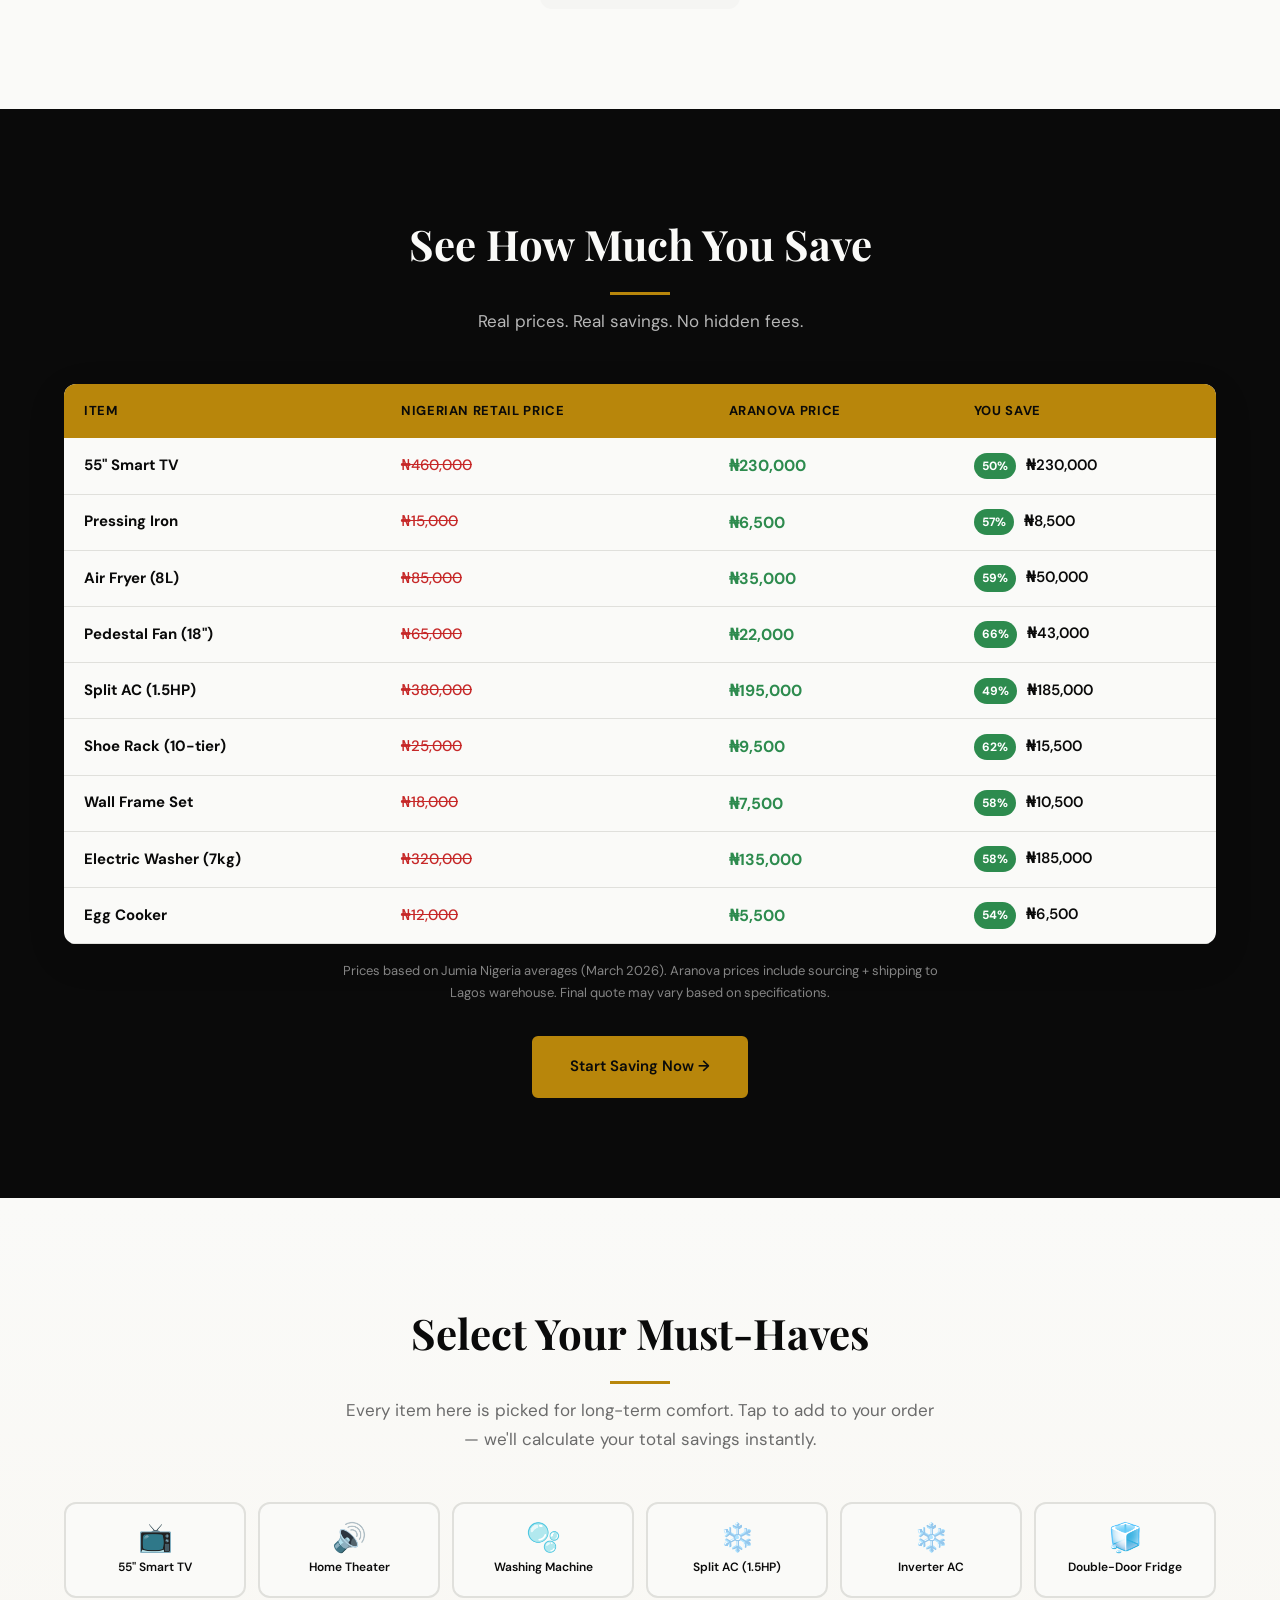
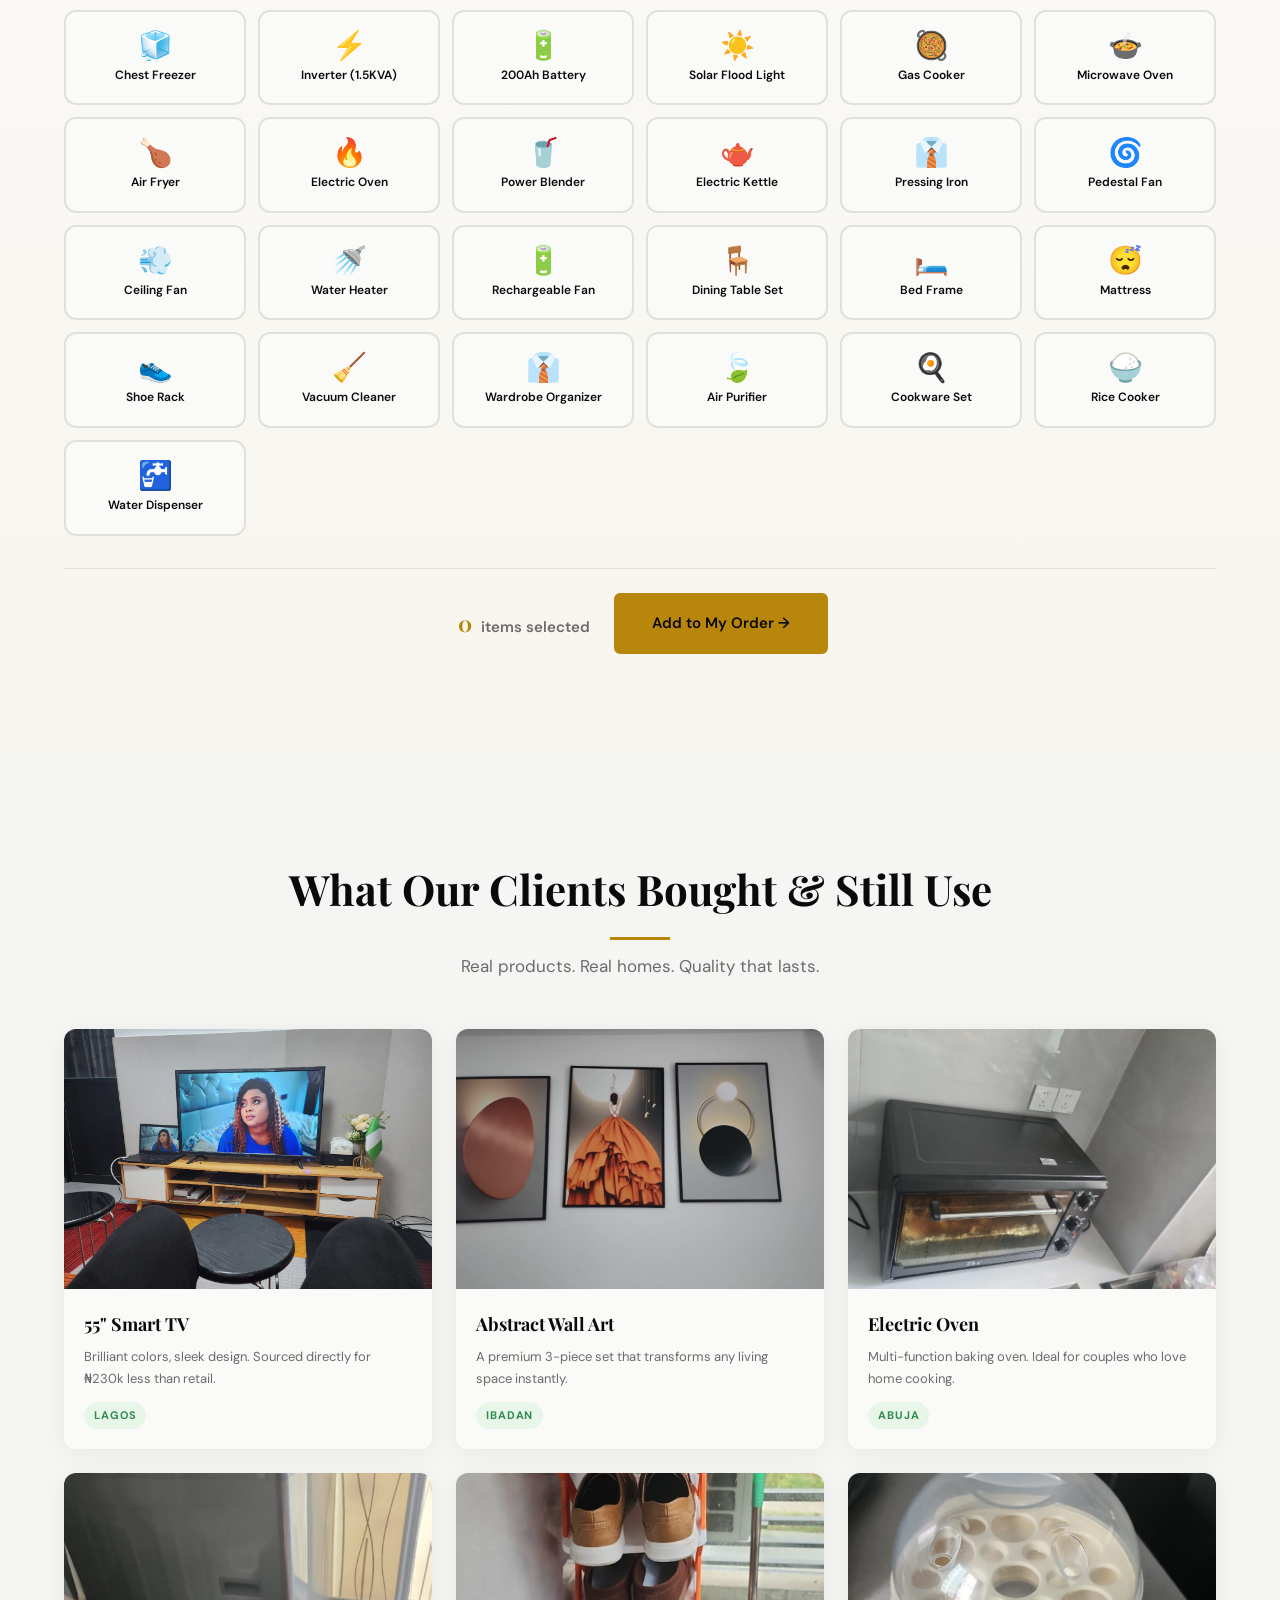
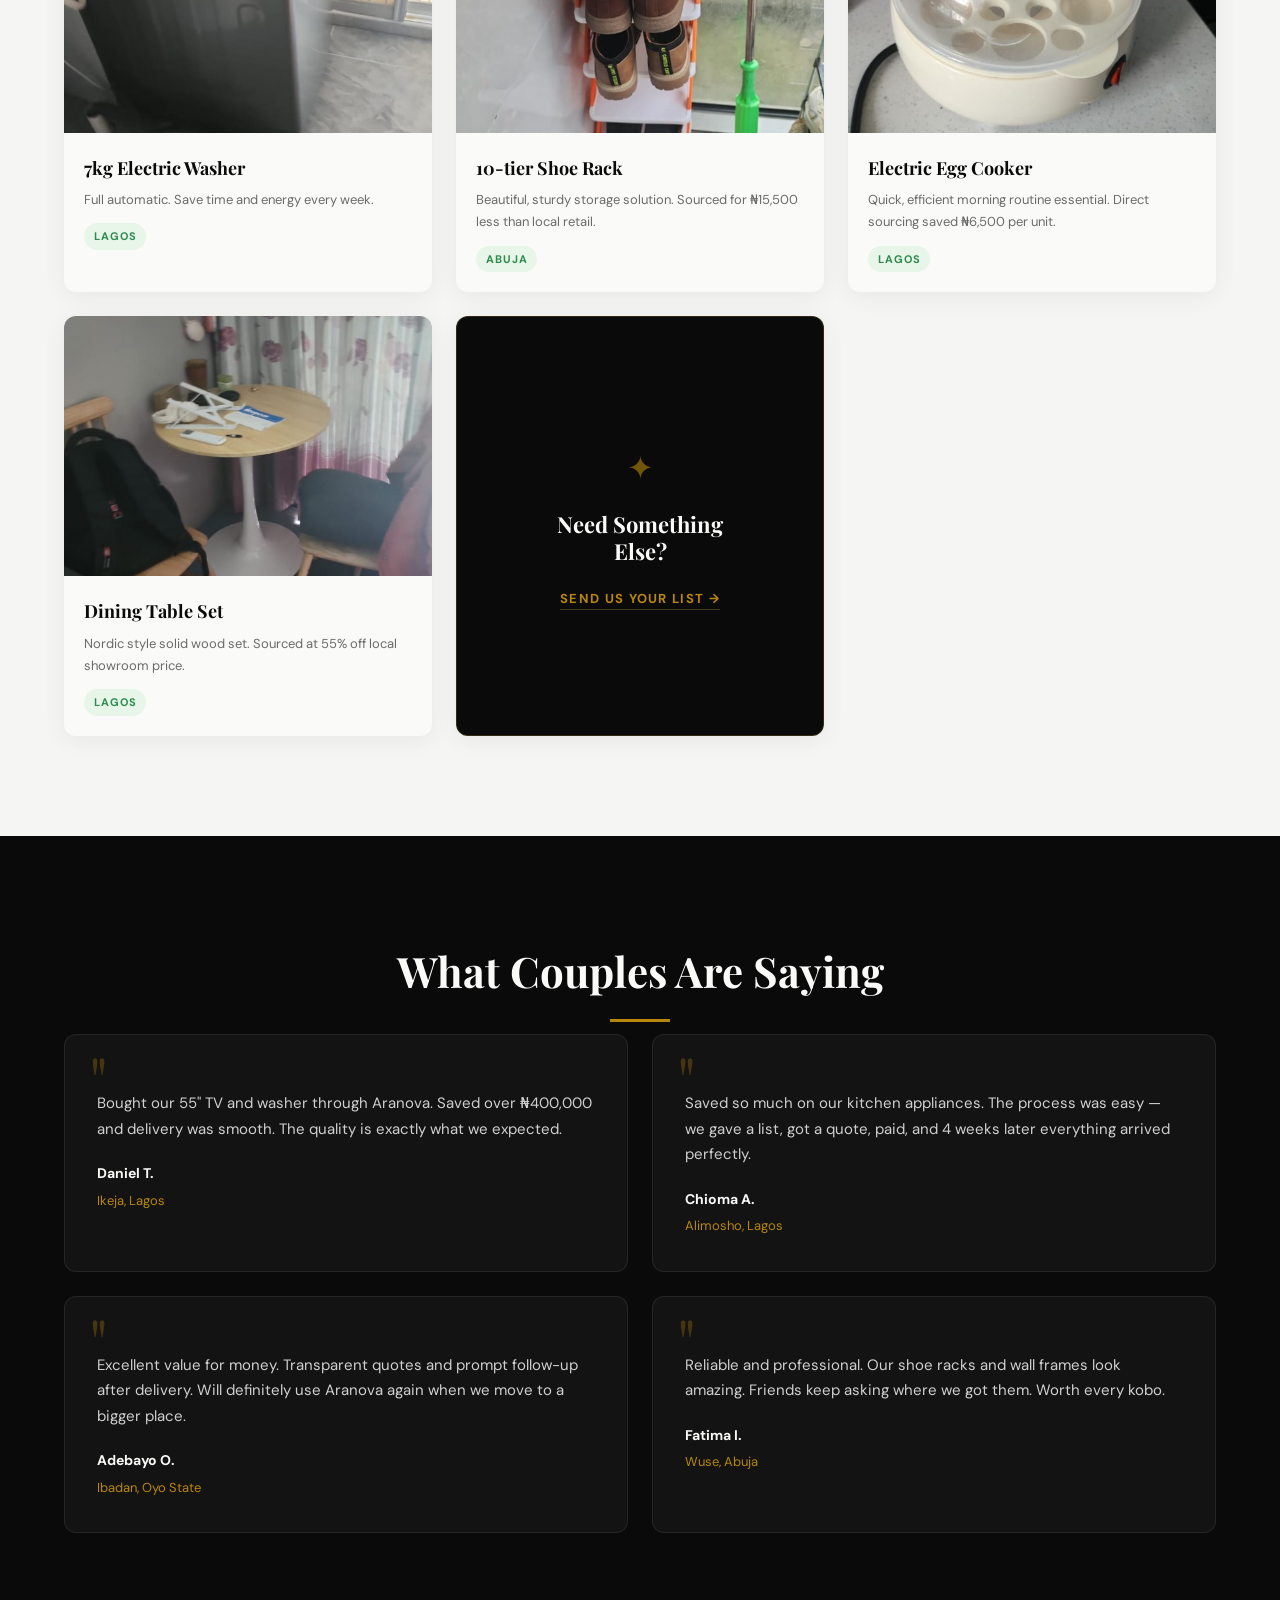
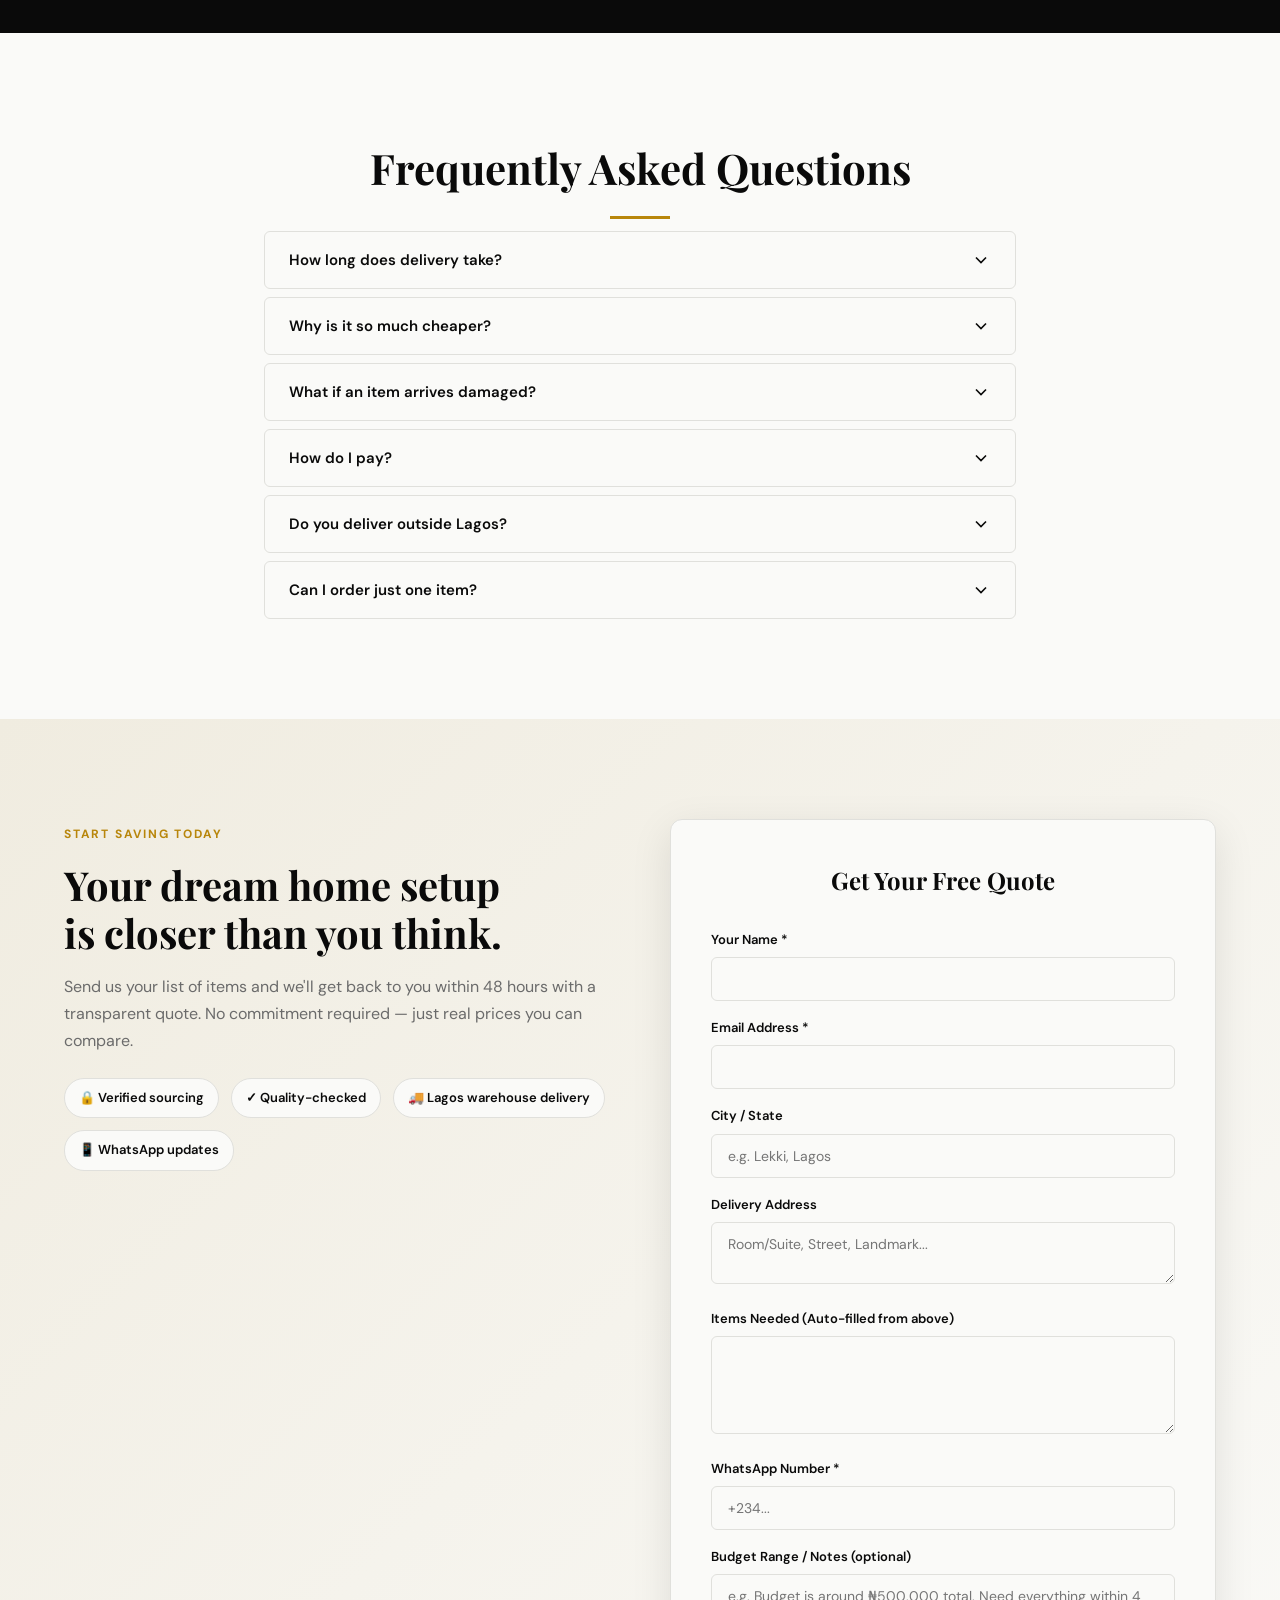
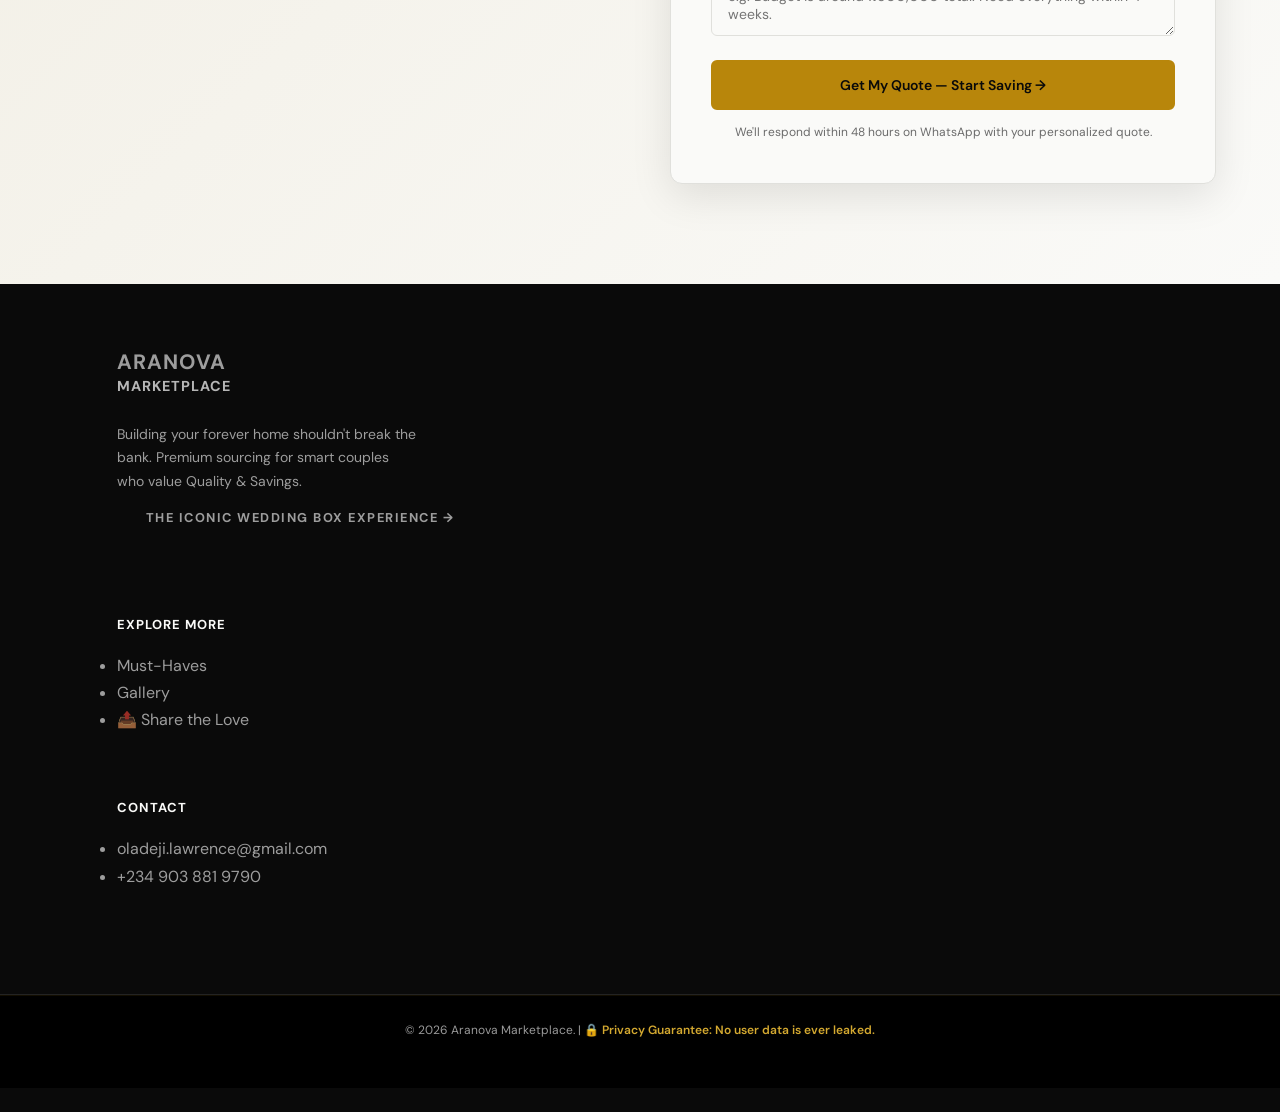
==== commit f021e99f: "fix: update marketplace gallery with Egg Cooker and Shoe Rack authentic assets" ====
--- a/marketplace/index.html
+++ b/marketplace/index.html
@@ -383,7 +383,7 @@
             <div class="product-grid">
                 <div class="product-card reveal">
                     <div class="product-image">
-                        <img src="assets/smart-tv.jpg" alt="Smart TV set up in a modern living room" loading="lazy"
+                        <img src="assets/smart-tv.jpeg" alt="Smart TV set up in a modern living room" loading="lazy"
                             width="400" height="400">
                     </div>
                     <div class="product-info">
@@ -394,7 +394,7 @@
                 </div>
                 <div class="product-card reveal">
                     <div class="product-image">
-                        <img src="assets/wall-art.jpg" alt="3-piece abstract wall art art set" loading="lazy"
+                        <img src="assets/wall-art.jpeg" alt="3-piece abstract wall art art set" loading="lazy"
                             width="400" height="400">
                     </div>
                     <div class="product-info">
@@ -427,34 +427,33 @@
                 </div>
                 <div class="product-card reveal">
                     <div class="product-image">
+                        <img src="assets/shoe-rack.jpg" alt="10-tier Shoe Rack" loading="lazy" width="400" height="400">
+                    </div>
+                    <div class="product-info">
+                        <h3>10-tier Shoe Rack</h3>
+                        <p>Beautiful, sturdy storage solution. Sourced for ₦15,500 less than local retail.</p>
+                        <span class="product-tag">Abuja</span>
+                    </div>
+                </div>
+                <div class="product-card reveal">
+                    <div class="product-image">
+                        <img src="assets/egg-cooker.jpg" alt="Electric Egg Cooker" loading="lazy" width="400"
+                            height="400">
+                    </div>
+                    <div class="product-info">
+                        <h3>Electric Egg Cooker</h3>
+                        <p>Quick, efficient morning routine essential. Direct sourcing saved ₦6,500 per unit.</p>
+                        <span class="product-tag">Lagos</span>
+                    </div>
+                </div>
+                <div class="product-card reveal">
+                    <div class="product-image">
                         <img src="assets/dining-set.jpg" alt="Round dining table with chairs" loading="lazy" width="400"
                             height="400">
                     </div>
                     <div class="product-info">
                         <h3>Dining Table Set</h3>
                         <p>Nordic style solid wood set. Sourced at 55% off local showroom price.</p>
-                        <span class="product-tag">Lagos</span>
-                    </div>
-                </div>
-                <div class="product-card reveal">
-                    <div class="product-image">
-                        <img src="assets/chest-freezer.jpg" alt="White chest deep freezer" loading="lazy" width="400"
-                            height="400">
-                    </div>
-                    <div class="product-info">
-                        <h3>Deep Chest Freezer</h3>
-                        <p>High-efficiency cooling. Saved ₦180k vs local retail stores.</p>
-                        <span class="product-tag">Enugu</span>
-                    </div>
-                </div>
-                <div class="product-card reveal">
-                    <div class="product-image">
-                        <img src="assets/solar-light.jpg" alt="Solar street security light" loading="lazy" width="400"
-                            height="400">
-                    </div>
-                    <div class="product-info">
-                        <h3>Solar Flood Light</h3>
-                        <p>200W security light. Direct sourcing saved the client ₦45k per unit.</p>
                         <span class="product-tag">Lagos</span>
                     </div>
                 </div>
